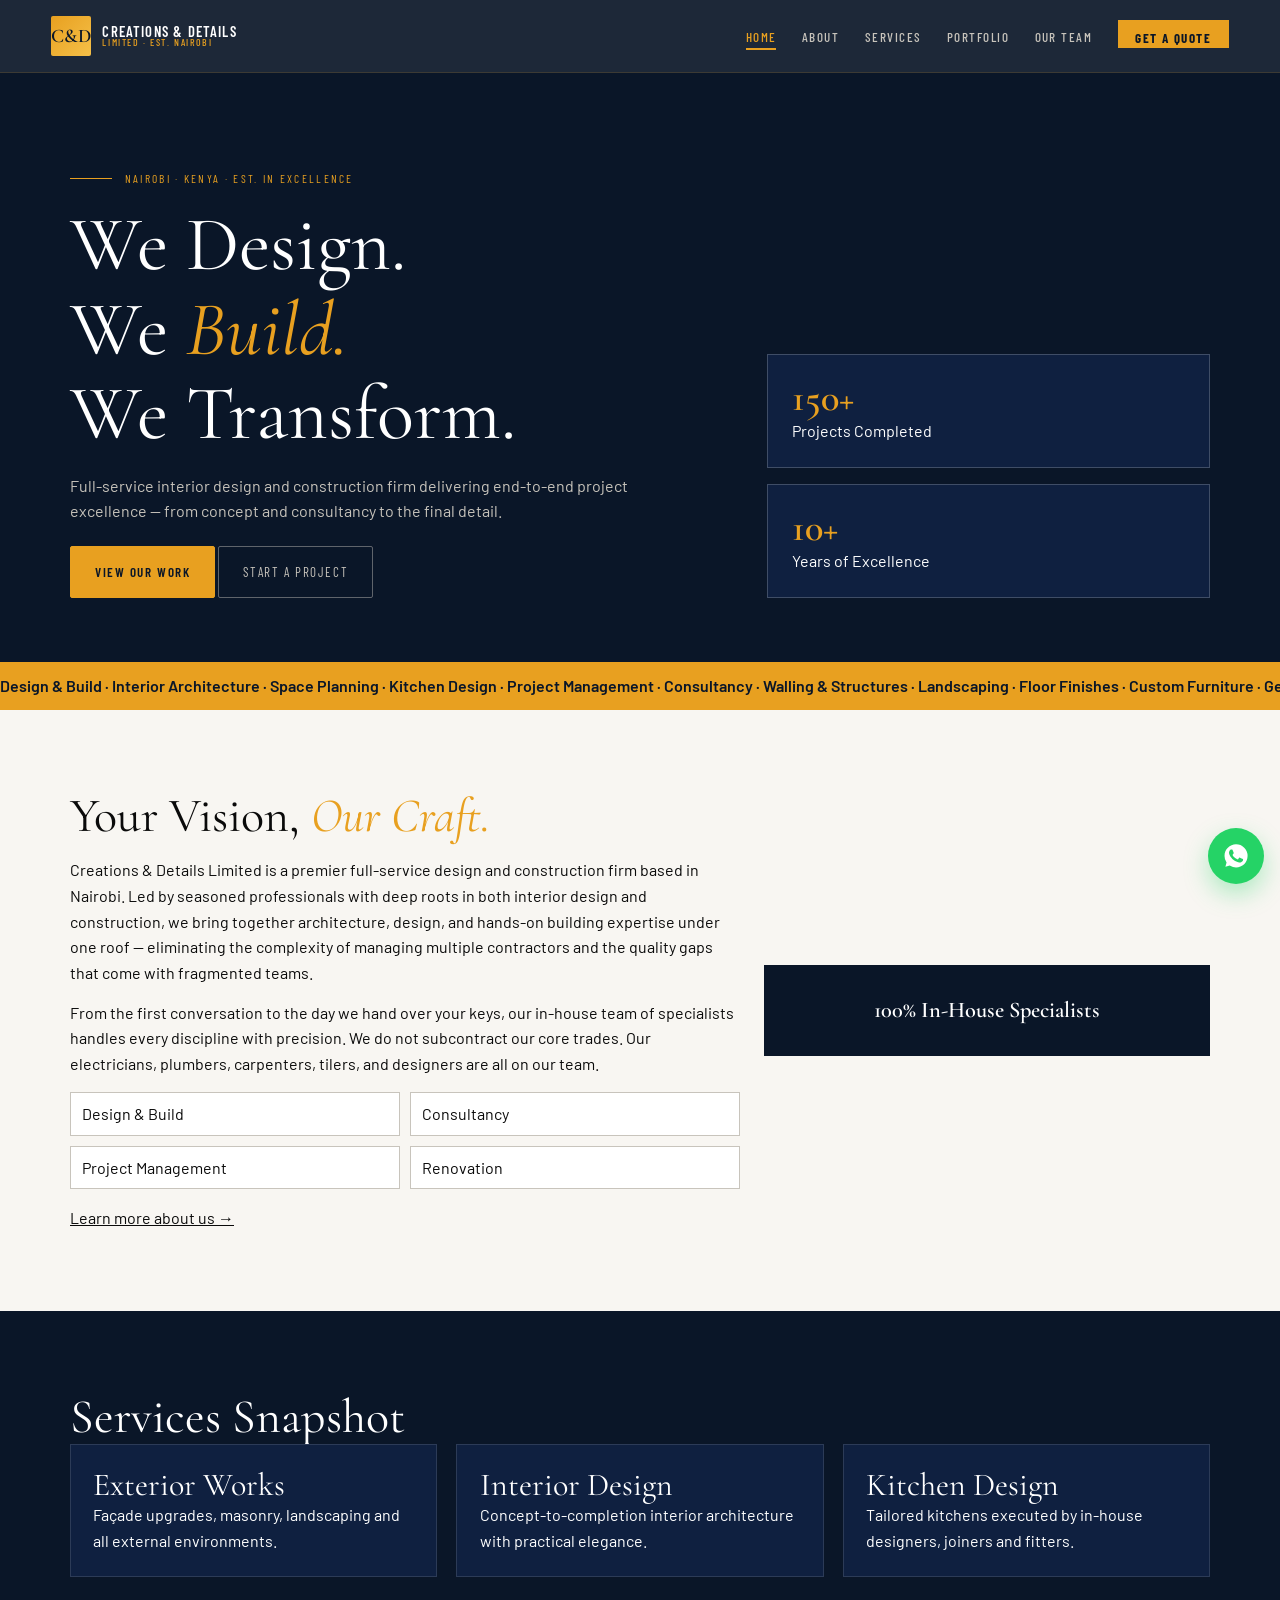
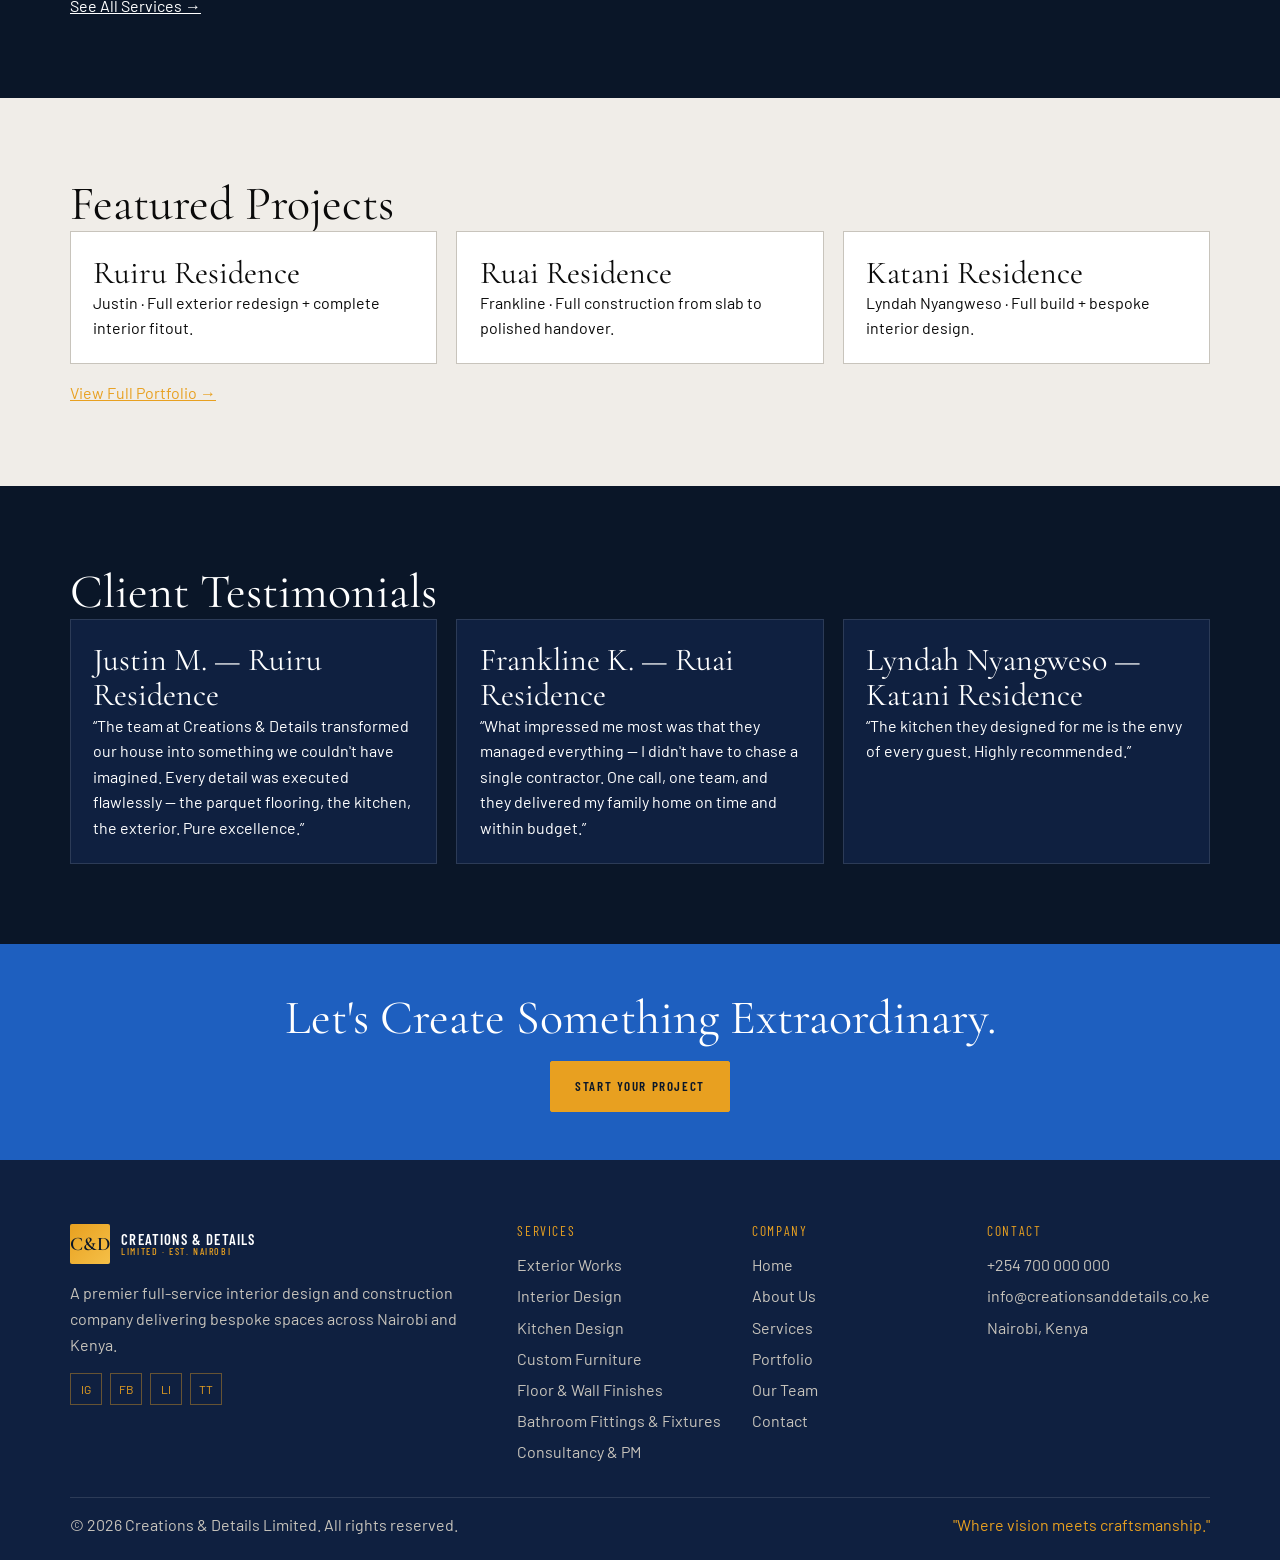
==== index.html @ 7156cb8f "Restructure site into multi-page static architecture" ====
<!DOCTYPE html>
<html lang="en">
<head>
<title>Creations & Details Limited | Interior Design & Construction Nairobi</title>
<meta name="description" content="Full-service interior design and construction company in Nairobi. Design, Build, Renovate. Expert team for kitchens, interiors, exteriors & custom furniture.">
<meta charset="UTF-8">
<meta name="viewport" content="width=device-width, initial-scale=1.0">
<link rel="preconnect" href="https://fonts.googleapis.com">
<link rel="preconnect" href="https://fonts.gstatic.com" crossorigin>
<link href="https://fonts.googleapis.com/css2?family=Cormorant+Garamond:ital,wght@0,300;0,400;0,600;1,300;1,400&family=Barlow:wght@300;400;500;600;700&family=Barlow+Condensed:wght@400;500;600;700&display=swap" rel="stylesheet">
<link rel="stylesheet" href="assets/css/global.css">
<link rel="stylesheet" href="assets/css/home.css">
</head>
<body>
<nav id="main-nav">
  <div class="nav-logo">
    <div class="logo-mark">C&amp;D</div>
    <div class="logo-text">
      <span class="logo-name">Creations &amp; Details</span>
      <span class="logo-sub">Limited · Est. Nairobi</span>
    </div>
  </div>
  <ul class="nav-links">
    <li><a href="index.html">Home</a></li>
    <li><a href="about.html">About</a></li>
    <li><a href="services.html">Services</a></li>
    <li><a href="portfolio.html">Portfolio</a></li>
    <li><a href="team.html">Our Team</a></li>
    <li><a href="contact.html" class="nav-cta">Get a Quote</a></li>
  </ul>
  <button class="nav-hamburger" aria-label="Open menu">&#9776;</button>
</nav>
<div class="nav-mobile-overlay" id="mobileMenu">
  <div class="mobile-top">
    <strong>Menu</strong>
    <button class="mobile-close" aria-label="Close menu">&times;</button>
  </div>
  <ul class="mobile-links">
    <li><a href="index.html">Home</a></li>
    <li><a href="about.html">About</a></li>
    <li><a href="services.html">Services</a></li>
    <li><a href="portfolio.html">Portfolio</a></li>
    <li><a href="team.html">Our Team</a></li>
    <li><a href="contact.html">Get a Quote</a></li>
  </ul>
</div>
<main>
<section class="home-hero">
  <div class="container hero-grid">
    <div>
      <div class="eyebrow reveal" style="animation-delay:.1s"><span class="eyebrow-line"></span><span class="eyebrow-text">Nairobi · Kenya · Est. In Excellence</span></div>
      <h1 class="reveal" style="animation-delay:.2s">We Design.<br>We <em>Build.</em><br>We Transform.</h1>
      <p class="hero-subtitle reveal" style="animation-delay:.3s">Full-service interior design and construction firm delivering end-to-end project excellence — from concept and consultancy to the final detail.</p>
      <div class="hero-actions reveal" style="animation-delay:.4s">
        <a class="btn-primary" href="portfolio.html">View Our Work</a>
        <a class="btn-outline" href="contact.html">Start a Project</a>
      </div>
    </div>
    <div class="hero-stats">
      <article class="stat-card"><strong>150+</strong><span>Projects Completed</span></article>
      <article class="stat-card"><strong>10+</strong><span>Years of Excellence</span></article>
    </div>
  </div>
</section>
<section class="marquee-strip"><div class="marquee-track"><span>Design &amp; Build · Interior Architecture · Space Planning · Kitchen Design · Project Management · Consultancy · Walling &amp; Structures · Landscaping · Floor Finishes · Custom Furniture · General Renovations · </span><span>Design &amp; Build · Interior Architecture · Space Planning · Kitchen Design · Project Management · Consultancy · Walling &amp; Structures · Landscaping · Floor Finishes · Custom Furniture · General Renovations · </span></div></section>
<section class="section section-light"><div class="container about-teaser"><div><h2>Your Vision, <em>Our Craft.</em></h2><p>Creations &amp; Details Limited is a premier full-service design and construction firm based in Nairobi. Led by seasoned professionals with deep roots in both interior design and construction, we bring together architecture, design, and hands-on building expertise under one roof — eliminating the complexity of managing multiple contractors and the quality gaps that come with fragmented teams.</p><p>From the first conversation to the day we hand over your keys, our in-house team of specialists handles every discipline with precision. We do not subcontract our core trades. Our electricians, plumbers, carpenters, tilers, and designers are all on our team.</p><div class="pillars"><span>Design &amp; Build</span><span>Consultancy</span><span>Project Management</span><span>Renovation</span></div><a href="about.html">Learn more about us →</a></div><aside class="specialist-badge">100% In-House Specialists</aside></div></section>
<section class="section section-dark"><div class="container"><h2>Services Snapshot</h2><div class="card-grid-3"><article class="card"><h3>Exterior Works</h3><p>Façade upgrades, masonry, landscaping and all external environments.</p></article><article class="card"><h3>Interior Design</h3><p>Concept-to-completion interior architecture with practical elegance.</p></article><article class="card"><h3>Kitchen Design</h3><p>Tailored kitchens executed by in-house designers, joiners and fitters.</p></article></div><p class="section-link"><a href="services.html">See All Services →</a></p></div></section>
<section class="section section-gray"><div class="container"><h2>Featured Projects</h2><div class="card-grid-3"><article class="card"><h3>Ruiru Residence</h3><p>Justin · Full exterior redesign + complete interior fitout.</p></article><article class="card"><h3>Ruai Residence</h3><p>Frankline · Full construction from slab to polished handover.</p></article><article class="card"><h3>Katani Residence</h3><p>Lyndah Nyangweso · Full build + bespoke interior design.</p></article></div><p class="section-link"><a href="portfolio.html">View Full Portfolio →</a></p></div></section>
<section class="section section-dark"><div class="container"><h2>Client Testimonials</h2><div class="card-grid-3"><article class="card"><h3>Justin M. — Ruiru Residence</h3><p>“The team at Creations &amp; Details transformed our house into something we couldn't have imagined. Every detail was executed flawlessly — the parquet flooring, the kitchen, the exterior. Pure excellence.”</p></article><article class="card"><h3>Frankline K. — Ruai Residence</h3><p>“What impressed me most was that they managed everything — I didn't have to chase a single contractor. One call, one team, and they delivered my family home on time and within budget.”</p></article><article class="card"><h3>Lyndah Nyangweso — Katani Residence</h3><p>“The kitchen they designed for me is the envy of every guest. Highly recommended.”</p></article></div></div></section>
<section class="cta-strip"><div class="container"><h2>Let's Create Something Extraordinary.</h2><a class="btn-primary" href="contact.html">Start Your Project</a></div></section>
</main>
<footer>
  <div class="footer-grid">
    <div class="footer-about">
      <div class="nav-logo">
        <div class="logo-mark">C&amp;D</div>
        <div class="logo-text">
          <span class="logo-name">Creations &amp; Details</span>
          <span class="logo-sub">Limited · Est. Nairobi</span>
        </div>
      </div>
      <p>A premier full-service interior design and construction company delivering bespoke spaces across Nairobi and Kenya.</p>
      <!-- PLACEHOLDER: Update social profile links with real handles -->
      <div class="footer-social">
        <a class="social-link" href="#" title="Instagram">IG</a>
        <a class="social-link" href="#" title="Facebook">FB</a>
        <a class="social-link" href="#" title="LinkedIn">LI</a>
        <a class="social-link" href="#" title="TikTok">TT</a>
      </div>
    </div>
    <div class="footer-col">
      <h4>Services</h4>
      <ul>
        <li><a href="services.html#exterior">Exterior Works</a></li>
        <li><a href="services.html#interior">Interior Design</a></li>
        <li><a href="services.html#kitchen">Kitchen Design</a></li>
        <li><a href="services.html#furniture">Custom Furniture</a></li>
        <li><a href="services.html#finishes">Floor &amp; Wall Finishes</a></li>
        <li><a href="services.html#fittings">Bathroom Fittings &amp; Fixtures</a></li>
        <li><a href="services.html#consultancy">Consultancy &amp; PM</a></li>
      </ul>
    </div>
    <div class="footer-col">
      <h4>Company</h4>
      <ul>
        <li><a href="index.html">Home</a></li>
        <li><a href="about.html">About Us</a></li>
        <li><a href="services.html">Services</a></li>
        <li><a href="portfolio.html">Portfolio</a></li>
        <li><a href="team.html">Our Team</a></li>
        <li><a href="contact.html">Contact</a></li>
      </ul>
    </div>
    <div class="footer-col">
      <h4>Contact</h4>
      <ul>
        <!-- PLACEHOLDER: Replace with real phone number -->
        <li><a href="tel:+254700000000">+254 700 000 000</a></li>
        <!-- PLACEHOLDER: Replace with real email address -->
        <li><a href="mailto:info@creationsanddetails.co.ke">info@creationsanddetails.co.ke</a></li>
        <!-- PLACEHOLDER: Replace with full office address -->
        <li><a href="contact.html">Nairobi, Kenya</a></li>
      </ul>
    </div>
  </div>
  <div class="footer-bottom">
    <p class="footer-copy">© 2026 Creations &amp; Details Limited. All rights reserved.</p>
    <span class="footer-tagline">"Where vision meets craftsmanship."</span>
  </div>
</footer>
<!-- PLACEHOLDER: Replace with real WhatsApp number -->
<a class="whatsapp-btn" href="https://wa.me/254700000000" target="_blank" title="Chat on WhatsApp" aria-label="Chat on WhatsApp">
  <svg width="28" height="28" viewBox="0 0 24 24" fill="currentColor" aria-hidden="true"><path d="M17.472 14.382c-.297-.149-1.758-.867-2.03-.967-.273-.099-.471-.148-.67.15-.197.297-.767.966-.94 1.164-.173.199-.347.223-.644.075-.297-.15-1.255-.463-2.39-1.475-.883-.788-1.48-1.761-1.653-2.059-.173-.297-.018-.458.13-.606.134-.133.298-.347.446-.52.149-.174.198-.298.298-.497.099-.198.05-.371-.025-.52-.075-.149-.669-1.612-.916-2.207-.242-.579-.487-.5-.669-.51-.173-.008-.371-.01-.57-.01-.198 0-.52.074-.792.372-.272.297-1.04 1.016-1.04 2.479 0 1.462 1.065 2.875 1.213 3.074.149.198 2.096 3.2 5.077 4.487.709.306 1.262.489 1.694.625.712.227 1.36.195 1.871.118.571-.085 1.758-.719 2.006-1.413.248-.694.248-1.289.173-1.413-.074-.124-.272-.198-.57-.347m-5.421 7.403h-.004a9.87 9.87 0 01-5.031-1.378l-.361-.214-3.741.982.998-3.648-.235-.374a9.86 9.86 0 01-1.51-5.26c.001-5.45 4.436-9.884 9.888-9.884 2.64 0 5.122 1.03 6.988 2.898a9.825 9.825 0 012.893 6.994c-.003 5.45-4.437 9.884-9.885 9.884"/></svg>
</a>
<script src="assets/js/global.js"></script>
<script src="assets/js/home.js"></script>
</body>
</html>
---- assets/css/global.css ----
*, *::before, *::after { box-sizing: border-box; margin: 0; padding: 0; }

:root {
  --navy: #0A1628;
  --navy-mid: #0F2040;
  --navy-light: #162B52;
  --blue: #1E5FBF;
  --blue-bright: #2B7FFF;
  --blue-glow: #4B9FFF;
  --amber: #E8A020;
  --amber-light: #F5C048;
  --off-white: #F8F6F2;
  --gray-100: #F0EDE8;
  --gray-300: #C8C4BC;
  --gray-500: #888076;
  --gray-700: #3C3830;
  --text-dark: #0A0A0A;
  --font-display: 'Cormorant Garamond', Georgia, serif;
  --font-body: 'Barlow', sans-serif;
  --font-ui: 'Barlow Condensed', sans-serif;
}

html { scroll-behavior: smooth; }
body {
  font-family: var(--font-body);
  color: var(--text-dark);
  background: #fff;
  line-height: 1.6;
}
body.menu-open { overflow: hidden; }
a { color: inherit; }
img { max-width: 100%; display: block; }
main { overflow: hidden; }

.container { width: min(1140px, 92vw); margin: 0 auto; }
.section { padding: 5rem 0; }
.section-dark { background: var(--navy); color: #fff; }
.section-light { background: var(--off-white); }
.section-gray { background: var(--gray-100); }

h1, h2, h3, h4 { font-family: var(--font-display); line-height: 1.1; font-weight: 400; }
h1 { font-size: clamp(2.1rem, 6vw, 5rem); }
h2 { font-size: clamp(1.8rem, 4vw, 3rem); }
h3 { font-size: clamp(1.35rem, 3vw, 2rem); }
p { color: inherit; }

.section-label { font-family: var(--font-ui); letter-spacing: .16em; text-transform: uppercase; font-size: .78rem; }
.eyebrow-line { width: 42px; height: 1px; background: var(--amber); }
.eyebrow-text { font-family: var(--font-ui); letter-spacing: .2em; text-transform: uppercase; font-size: .72rem; color: var(--amber); }
.eyebrow { display: flex; gap: .8rem; align-items: center; margin-bottom: 1rem; }

.btn-primary, .btn-outline {
  display: inline-flex; align-items: center; justify-content: center;
  padding: .9rem 1.5rem; text-decoration: none; border-radius: 2px;
  font-family: var(--font-ui); letter-spacing: .12em; text-transform: uppercase; font-size: .82rem;
  transition: .25s ease;
}
.btn-primary { background: var(--amber); color: var(--navy); border: 1px solid var(--amber); font-weight: 600; }
.btn-primary:hover { background: var(--amber-light); border-color: var(--amber-light); transform: translateY(-1px); }
.btn-outline { color: var(--gray-300); border: 1px solid rgba(200,196,188,.45); }
.btn-outline:hover { color: var(--amber); border-color: var(--amber); }

#main-nav {
  position: sticky; top: 0; z-index: 1000;
  background: rgba(10,22,40,.92);
  border-bottom: 1px solid rgba(232,160,32,.15);
  backdrop-filter: blur(10px);
  display: flex; justify-content: space-between; align-items: center;
  gap: 1rem; padding: 1rem 4vw;
}
#main-nav.scrolled { background: rgba(10,22,40,.98); border-bottom-color: rgba(232,160,32,.28); }
.nav-logo { display: flex; align-items: center; gap: .7rem; }
.logo-mark {
  width: 40px; height: 40px; border-radius: 2px; background: linear-gradient(135deg,var(--amber),var(--amber-light));
  display: grid; place-items: center; color: var(--navy); font-family: var(--font-display); font-size: 1.2rem; font-weight: 600;
}
.logo-text { display: grid; line-height: 1.05; }
.logo-name { font: 600 .92rem/1 var(--font-ui); letter-spacing: .08em; text-transform: uppercase; color: #fff; }
.logo-sub { font: 500 .62rem/1 var(--font-ui); letter-spacing: .16em; text-transform: uppercase; color: var(--amber); }
.nav-links { list-style: none; display: flex; gap: 1.6rem; align-items: center; }
.nav-links a {
  color: var(--gray-300); text-decoration: none; font: 500 .82rem/1 var(--font-ui); letter-spacing: .11em; text-transform: uppercase;
  border-bottom: 2px solid transparent; padding-bottom: .2rem;
}
.nav-links a:hover { color: var(--amber); }
.nav-links a.active { color: var(--amber); border-bottom-color: var(--amber); }
.nav-cta { background: var(--amber); color: var(--navy) !important; padding: .6rem 1.1rem; border-bottom: none !important; font-weight: 700 !important; }
.nav-cta.active { border-bottom-color: transparent !important; box-shadow: inset 0 -2px 0 var(--navy); }
.nav-hamburger { display: none; border: 1px solid var(--amber); background: transparent; color: var(--amber); padding: .45rem .7rem; font-size: 1.1rem; cursor: pointer; }

.nav-mobile-overlay {
  position: fixed; inset: 0; z-index: 1200;
  background: var(--amber);
  color: var(--navy);
  transform: translateY(-100%);
  transition: transform .3s ease;
  display: grid; align-content: start;
  padding: 1rem 6vw 2rem;
}
.nav-mobile-overlay.open { transform: translateY(0); }
.mobile-top { display: flex; justify-content: space-between; align-items: center; margin-bottom: 2rem; }
.mobile-close { border: 1px solid var(--navy); background: transparent; color: var(--navy); font-size: 1.2rem; padding: .35rem .6rem; cursor: pointer; }
.mobile-links { list-style: none; display: grid; gap: 1rem; }
.mobile-links a {
  text-decoration: none; color: var(--navy);
  font: 600 1.1rem/1.1 var(--font-ui); letter-spacing: .12em; text-transform: uppercase;
}
.mobile-links a.active { color: #fff; }

.page-hero-inner {
  background: var(--navy);
  color: #fff;
  text-align: center;
  padding: 6rem 0 4rem;
}
.page-hero-inner p { max-width: 760px; margin: 1rem auto 0; color: var(--gray-300); }
.breadcrumb { margin-top: 1rem; color: var(--gray-300); font-size: .9rem; }
.breadcrumb a { color: var(--amber); text-decoration: none; }

.card-grid-3 { display: grid; grid-template-columns: repeat(3, minmax(0,1fr)); gap: 1.2rem; }
.card { background: #fff; border: 1px solid var(--gray-300); padding: 1.4rem; }
.section-dark .card { background: var(--navy-mid); border-color: rgba(255,255,255,.12); }

footer { background: var(--navy-mid); color: #fff; padding: 4rem 0 1.4rem; }
.footer-grid {
  width: min(1140px, 92vw); margin: 0 auto;
  display: grid; grid-template-columns: 2fr 1fr 1fr 1fr; gap: 1.4rem;
}
.footer-about p { color: var(--gray-300); margin: 1rem 0; }
.footer-social { display: flex; gap: .5rem; }
.social-link {
  width: 2rem; height: 2rem; border: 1px solid rgba(232,160,32,.4);
  display: grid; place-items: center; text-decoration: none; color: var(--amber); font-size: .75rem;
}
.footer-col h4 { font-family: var(--font-ui); letter-spacing: .12em; text-transform: uppercase; margin-bottom: .8rem; font-size: .85rem; color: var(--amber); }
.footer-col ul { list-style: none; display: grid; gap: .35rem; }
.footer-col a { text-decoration: none; color: var(--gray-300); }
.footer-col a:hover { color: #fff; }
.footer-bottom {
  width: min(1140px, 92vw); margin: 2rem auto 0;
  border-top: 1px solid rgba(255,255,255,.12);
  padding-top: .9rem;
  display: flex; justify-content: space-between; gap: 1rem; color: var(--gray-300);
}
.footer-tagline { color: var(--amber); }

.whatsapp-btn {
  position: fixed; right: 1rem; bottom: 1rem; z-index: 1500;
  width: 56px; height: 56px; border-radius: 50%;
  display: grid; place-items: center;
  background: #25d366; color: #fff;
  box-shadow: 0 10px 24px rgba(37,211,102,.35);
}

::-webkit-scrollbar { width: 10px; }
::-webkit-scrollbar-thumb { background: var(--blue); border-radius: 30px; }
::-webkit-scrollbar-track { background: var(--gray-100); }

@media (max-width: 1024px) {
  .card-grid-3 { grid-template-columns: repeat(2, minmax(0,1fr)); }
  .footer-grid { grid-template-columns: repeat(2, minmax(0,1fr)); }
}

@media (max-width: 767px) {
  #main-nav { padding: .9rem 4vw; }
  .nav-links { display: none; }
  .nav-hamburger { display: block; }
  .section { padding: 4rem 0; }
  .card-grid-3 { grid-template-columns: 1fr; }
  .footer-grid { grid-template-columns: 1fr; }
  .footer-bottom { flex-direction: column; }
}
---- assets/css/home.css ----
body{background:#fff;color:var(--text-dark)}
.home-hero{background:var(--navy);color:#fff;padding:6rem 0 4rem}
.hero-grid{display:grid;grid-template-columns:1.2fr .8fr;gap:2rem;align-items:end}
.home-hero em{color:var(--amber);font-style:italic}.hero-subtitle{max-width:620px;color:var(--gray-300);margin:1rem 0 1.4rem}
.hero-stats{display:grid;gap:1rem}.stat-card{background:var(--navy-mid);border:1px solid rgba(255,255,255,.2);padding:1.5rem}.stat-card strong{display:block;font:600 2.4rem/1 var(--font-display);color:var(--amber)}
.reveal{opacity:0;transform:translateY(16px);animation:rise .7s ease forwards}.hero-loaded .reveal{animation-play-state:running}@keyframes rise{to{opacity:1;transform:none}}
.marquee-strip{background:var(--amber);color:var(--navy);overflow:hidden;padding:.7rem 0}.marquee-track{display:flex;white-space:nowrap;animation:marquee 24s linear infinite}.marquee-track span{padding-right:2rem;font-weight:600}
@keyframes marquee{from{transform:translateX(0)}to{transform:translateX(-50%)}}
.about-teaser{display:grid;grid-template-columns:1.2fr .8fr;gap:1.5rem;align-items:center}.about-teaser em{color:var(--amber)}.about-teaser p{margin:.9rem 0}
.pillars{display:grid;grid-template-columns:repeat(2,minmax(0,1fr));gap:.6rem;margin:1rem 0}.pillars span{background:#fff;border:1px solid var(--gray-300);padding:.5rem .7rem}
.specialist-badge{background:var(--navy);color:#fff;padding:2rem;text-align:center;font:600 1.4rem/1.2 var(--font-display)}
.section-link{margin-top:1rem}.section-link a{color:var(--amber)}
.section-dark h2,.section-dark .section-link a{color:#fff}.cta-strip{background:var(--blue);color:#fff;padding:3rem 0;text-align:center}.cta-strip h2{margin-bottom:1rem}
@media(max-width:1024px){.hero-grid,.about-teaser{grid-template-columns:1fr}.hero-stats{grid-template-columns:repeat(2,minmax(0,1fr))}}
@media(max-width:767px){.home-hero{padding:5rem 0 3.5rem}.hero-stats{grid-template-columns:1fr}}
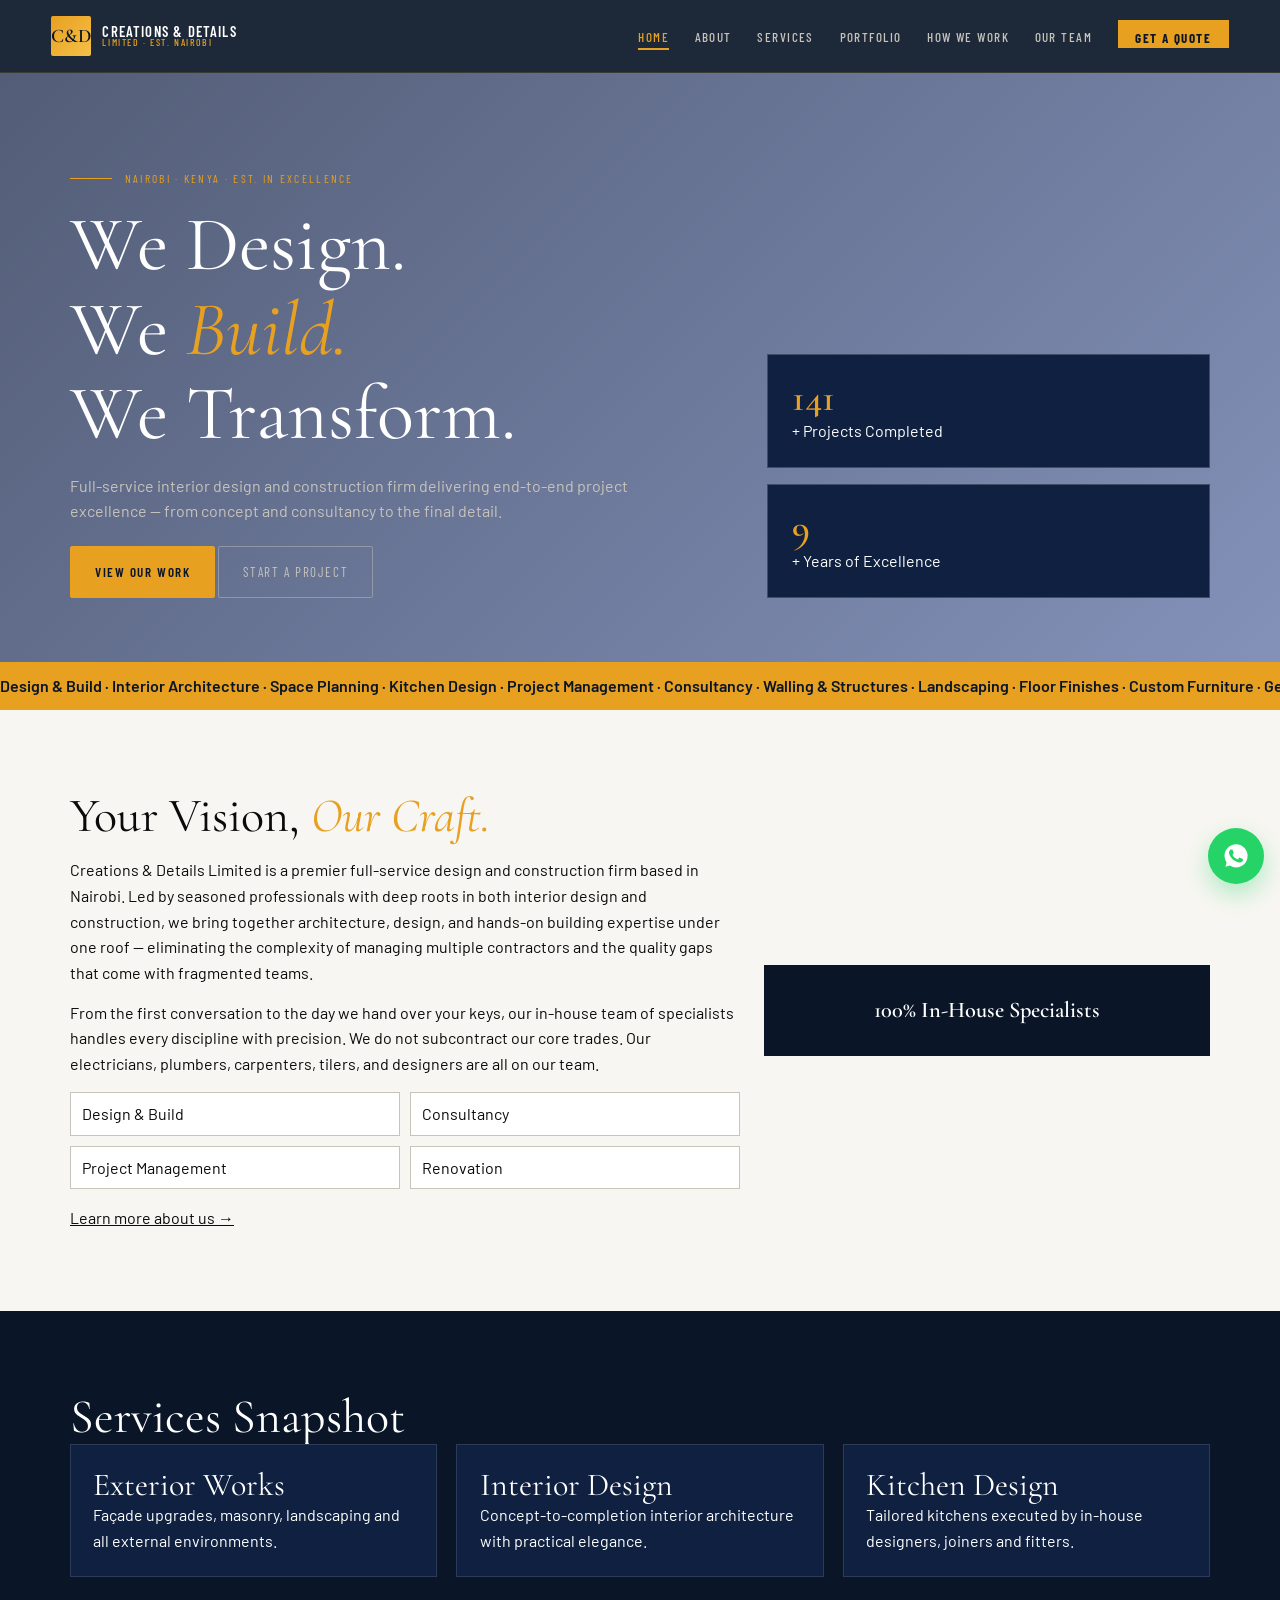
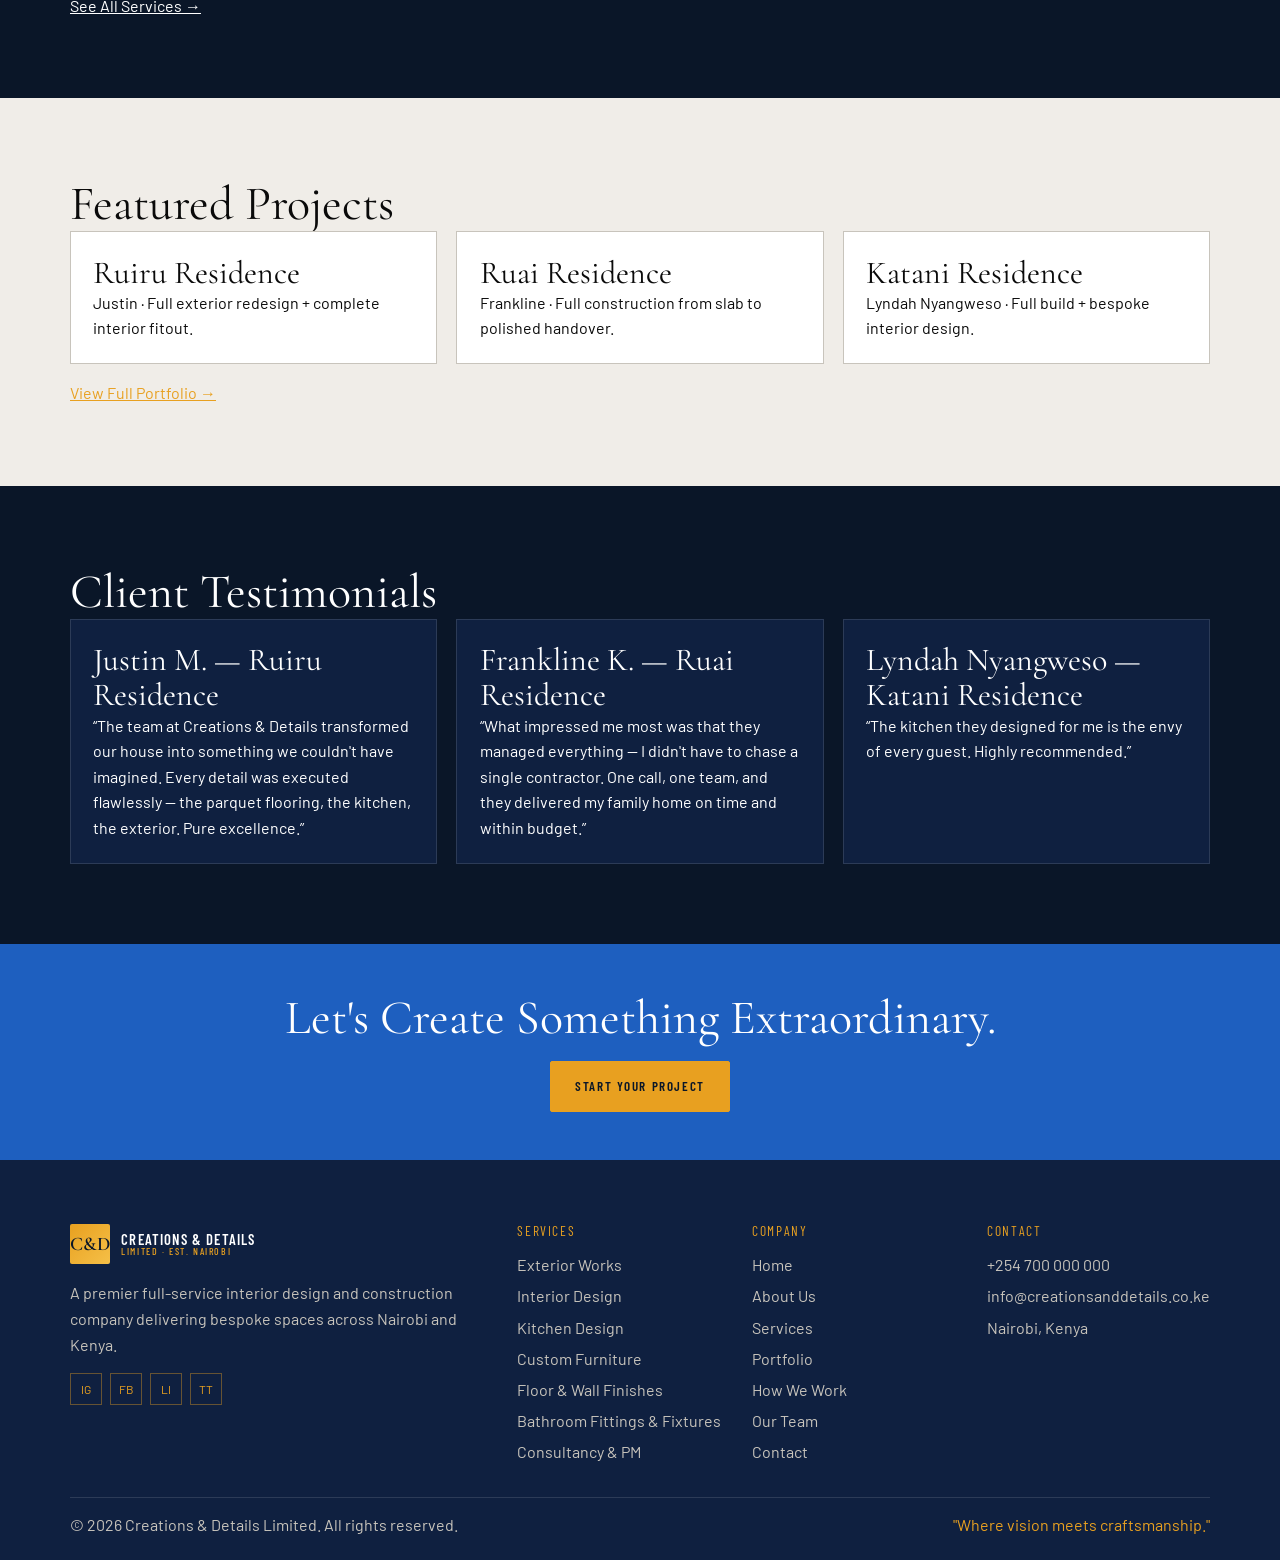
==== commit bdd6e748: "feat: implement tier 1 and tier 2 site upgrades" ====
--- a/index.html
+++ b/index.html
@@ -1,138 +1,259 @@
 <!DOCTYPE html>
 <html lang="en">
 <head>
-<title>Creations & Details Limited | Interior Design & Construction Nairobi</title>
-<meta name="description" content="Full-service interior design and construction company in Nairobi. Design, Build, Renovate. Expert team for kitchens, interiors, exteriors & custom furniture.">
-<meta charset="UTF-8">
-<meta name="viewport" content="width=device-width, initial-scale=1.0">
-<link rel="preconnect" href="https://fonts.googleapis.com">
-<link rel="preconnect" href="https://fonts.gstatic.com" crossorigin>
-<link href="https://fonts.googleapis.com/css2?family=Cormorant+Garamond:ital,wght@0,300;0,400;0,600;1,300;1,400&family=Barlow:wght@300;400;500;600;700&family=Barlow+Condensed:wght@400;500;600;700&display=swap" rel="stylesheet">
-<link rel="stylesheet" href="assets/css/global.css">
-<link rel="stylesheet" href="assets/css/home.css">
+  <title>Creations & Details Limited | Interior Design & Construction Nairobi</title>
+  <meta name="description" content="Full-service interior design and construction company in Nairobi. Design, Build, Renovate. Expert team for kitchens, interiors, exteriors & custom furniture.">
+  <meta charset="UTF-8">
+  <meta name="viewport" content="width=device-width, initial-scale=1.0">
+
+  <meta property="og:title" content="Creations & Details Limited | Interior Design Nairobi">
+  <meta property="og:description" content="Full-service design & construction firm in Nairobi. We design, build and transform spaces — one accountable in-house team.">
+  <meta property="og:image" content="https://creations-details.vercel.app/assets/images/portfolio/katani_exterior_01_completed_front.jpg">
+  <meta property="og:url" content="https://creations-details.vercel.app/index.html">
+  <meta property="og:type" content="website">
+  <meta name="twitter:card" content="summary_large_image">
+  <meta name="twitter:title" content="Creations & Details Limited">
+  <meta name="twitter:image" content="https://creations-details.vercel.app/assets/images/portfolio/katani_exterior_01_completed_front.jpg">
+  <link rel="canonical" href="https://creationsanddetails.co.ke/index.html">
+
+  <script async src="https://www.googletagmanager.com/gtag/js?id=G-XXXXXXXXXX"></script>
+  <script>
+    window.dataLayer = window.dataLayer || [];
+    function gtag(){dataLayer.push(arguments);}
+    gtag('js', new Date());
+    gtag('config', 'G-XXXXXXXXXX');
+  </script>
+
+  <script type="application/ld+json">
+  {
+    "@context": "https://schema.org",
+    "@type": "LocalBusiness",
+    "name": "Creations & Details Limited",
+    "description": "Full-service interior design and construction firm in Nairobi, Kenya.",
+    "url": "https://creationsanddetails.co.ke",
+    "telephone": "+254700000000",
+    "email": "info@creationsanddetails.co.ke",
+    "address": {
+      "@type": "PostalAddress",
+      "addressLocality": "Nairobi",
+      "addressCountry": "KE"
+    },
+    "geo": {
+      "@type": "GeoCoordinates",
+      "latitude": -1.286389,
+      "longitude": 36.817223
+    },
+    "openingHours": "Mo-Sa 08:00-18:00",
+    "priceRange": "KES 500K–5M+",
+    "image": "https://creationsanddetails.co.ke/assets/images/portfolio/katani_exterior_01_completed_front.jpg",
+    "sameAs": [
+      "https://www.instagram.com/creationsanddetails",
+      "https://www.facebook.com/creationsanddetails"
+    ]
+  }
+  </script>
+
+  <link rel="preconnect" href="https://fonts.googleapis.com">
+  <link rel="preconnect" href="https://fonts.gstatic.com" crossorigin>
+  <link href="https://fonts.googleapis.com/css2?family=Cormorant+Garamond:ital,wght@0,300;0,400;0,600;1,300;1,400&family=Barlow:wght@300;400;500;600;700&family=Barlow+Condensed:wght@400;500;600;700&display=swap" rel="stylesheet">
+  <link rel="stylesheet" href="assets/css/global.css">
+  <link rel="stylesheet" href="assets/css/home.css">
 </head>
 <body>
-<nav id="main-nav">
-  <div class="nav-logo">
-    <div class="logo-mark">C&amp;D</div>
-    <div class="logo-text">
-      <span class="logo-name">Creations &amp; Details</span>
-      <span class="logo-sub">Limited · Est. Nairobi</span>
-    </div>
+  <nav id="main-nav">
+    <div class="nav-logo">
+      <div class="logo-mark">C&amp;D</div>
+      <div class="logo-text">
+        <span class="logo-name">Creations &amp; Details</span>
+        <span class="logo-sub">Limited · Est. Nairobi</span>
+      </div>
+    </div>
+    <ul class="nav-links">
+      <li><a href="index.html">Home</a></li>
+      <li><a href="about.html">About</a></li>
+      <li><a href="services.html">Services</a></li>
+      <li><a href="portfolio.html">Portfolio</a></li>
+      <li><a href="process.html">How We Work</a></li>
+      <li><a href="team.html">Our Team</a></li>
+      <li><a href="contact.html" class="nav-cta">Get a Quote</a></li>
+    </ul>
+    <button class="nav-hamburger" aria-label="Open menu">&#9776;</button>
+  </nav>
+
+  <div class="nav-mobile-overlay" id="mobileMenu">
+    <div class="mobile-top">
+      <strong>Menu</strong>
+      <button class="mobile-close" aria-label="Close menu">&times;</button>
+    </div>
+    <ul class="mobile-links">
+      <li><a href="index.html">Home</a></li>
+      <li><a href="about.html">About</a></li>
+      <li><a href="services.html">Services</a></li>
+      <li><a href="portfolio.html">Portfolio</a></li>
+      <li><a href="process.html">How We Work</a></li>
+      <li><a href="team.html">Our Team</a></li>
+      <li><a href="contact.html">Get a Quote</a></li>
+    </ul>
   </div>
-  <ul class="nav-links">
-    <li><a href="index.html">Home</a></li>
-    <li><a href="about.html">About</a></li>
-    <li><a href="services.html">Services</a></li>
-    <li><a href="portfolio.html">Portfolio</a></li>
-    <li><a href="team.html">Our Team</a></li>
-    <li><a href="contact.html" class="nav-cta">Get a Quote</a></li>
-  </ul>
-  <button class="nav-hamburger" aria-label="Open menu">&#9776;</button>
-</nav>
-<div class="nav-mobile-overlay" id="mobileMenu">
-  <div class="mobile-top">
-    <strong>Menu</strong>
-    <button class="mobile-close" aria-label="Close menu">&times;</button>
-  </div>
-  <ul class="mobile-links">
-    <li><a href="index.html">Home</a></li>
-    <li><a href="about.html">About</a></li>
-    <li><a href="services.html">Services</a></li>
-    <li><a href="portfolio.html">Portfolio</a></li>
-    <li><a href="team.html">Our Team</a></li>
-    <li><a href="contact.html">Get a Quote</a></li>
-  </ul>
-</div>
-<main>
-<section class="home-hero">
-  <div class="container hero-grid">
-    <div>
-      <div class="eyebrow reveal" style="animation-delay:.1s"><span class="eyebrow-line"></span><span class="eyebrow-text">Nairobi · Kenya · Est. In Excellence</span></div>
-      <h1 class="reveal" style="animation-delay:.2s">We Design.<br>We <em>Build.</em><br>We Transform.</h1>
-      <p class="hero-subtitle reveal" style="animation-delay:.3s">Full-service interior design and construction firm delivering end-to-end project excellence — from concept and consultancy to the final detail.</p>
-      <div class="hero-actions reveal" style="animation-delay:.4s">
-        <a class="btn-primary" href="portfolio.html">View Our Work</a>
-        <a class="btn-outline" href="contact.html">Start a Project</a>
-      </div>
-    </div>
-    <div class="hero-stats">
-      <article class="stat-card"><strong>150+</strong><span>Projects Completed</span></article>
-      <article class="stat-card"><strong>10+</strong><span>Years of Excellence</span></article>
-    </div>
-  </div>
-</section>
-<section class="marquee-strip"><div class="marquee-track"><span>Design &amp; Build · Interior Architecture · Space Planning · Kitchen Design · Project Management · Consultancy · Walling &amp; Structures · Landscaping · Floor Finishes · Custom Furniture · General Renovations · </span><span>Design &amp; Build · Interior Architecture · Space Planning · Kitchen Design · Project Management · Consultancy · Walling &amp; Structures · Landscaping · Floor Finishes · Custom Furniture · General Renovations · </span></div></section>
-<section class="section section-light"><div class="container about-teaser"><div><h2>Your Vision, <em>Our Craft.</em></h2><p>Creations &amp; Details Limited is a premier full-service design and construction firm based in Nairobi. Led by seasoned professionals with deep roots in both interior design and construction, we bring together architecture, design, and hands-on building expertise under one roof — eliminating the complexity of managing multiple contractors and the quality gaps that come with fragmented teams.</p><p>From the first conversation to the day we hand over your keys, our in-house team of specialists handles every discipline with precision. We do not subcontract our core trades. Our electricians, plumbers, carpenters, tilers, and designers are all on our team.</p><div class="pillars"><span>Design &amp; Build</span><span>Consultancy</span><span>Project Management</span><span>Renovation</span></div><a href="about.html">Learn more about us →</a></div><aside class="specialist-badge">100% In-House Specialists</aside></div></section>
-<section class="section section-dark"><div class="container"><h2>Services Snapshot</h2><div class="card-grid-3"><article class="card"><h3>Exterior Works</h3><p>Façade upgrades, masonry, landscaping and all external environments.</p></article><article class="card"><h3>Interior Design</h3><p>Concept-to-completion interior architecture with practical elegance.</p></article><article class="card"><h3>Kitchen Design</h3><p>Tailored kitchens executed by in-house designers, joiners and fitters.</p></article></div><p class="section-link"><a href="services.html">See All Services →</a></p></div></section>
-<section class="section section-gray"><div class="container"><h2>Featured Projects</h2><div class="card-grid-3"><article class="card"><h3>Ruiru Residence</h3><p>Justin · Full exterior redesign + complete interior fitout.</p></article><article class="card"><h3>Ruai Residence</h3><p>Frankline · Full construction from slab to polished handover.</p></article><article class="card"><h3>Katani Residence</h3><p>Lyndah Nyangweso · Full build + bespoke interior design.</p></article></div><p class="section-link"><a href="portfolio.html">View Full Portfolio →</a></p></div></section>
-<section class="section section-dark"><div class="container"><h2>Client Testimonials</h2><div class="card-grid-3"><article class="card"><h3>Justin M. — Ruiru Residence</h3><p>“The team at Creations &amp; Details transformed our house into something we couldn't have imagined. Every detail was executed flawlessly — the parquet flooring, the kitchen, the exterior. Pure excellence.”</p></article><article class="card"><h3>Frankline K. — Ruai Residence</h3><p>“What impressed me most was that they managed everything — I didn't have to chase a single contractor. One call, one team, and they delivered my family home on time and within budget.”</p></article><article class="card"><h3>Lyndah Nyangweso — Katani Residence</h3><p>“The kitchen they designed for me is the envy of every guest. Highly recommended.”</p></article></div></div></section>
-<section class="cta-strip"><div class="container"><h2>Let's Create Something Extraordinary.</h2><a class="btn-primary" href="contact.html">Start Your Project</a></div></section>
-</main>
-<footer>
-  <div class="footer-grid">
-    <div class="footer-about">
-      <div class="nav-logo">
-        <div class="logo-mark">C&amp;D</div>
-        <div class="logo-text">
-          <span class="logo-name">Creations &amp; Details</span>
-          <span class="logo-sub">Limited · Est. Nairobi</span>
-        </div>
-      </div>
-      <p>A premier full-service interior design and construction company delivering bespoke spaces across Nairobi and Kenya.</p>
-      <!-- PLACEHOLDER: Update social profile links with real handles -->
-      <div class="footer-social">
-        <a class="social-link" href="#" title="Instagram">IG</a>
-        <a class="social-link" href="#" title="Facebook">FB</a>
-        <a class="social-link" href="#" title="LinkedIn">LI</a>
-        <a class="social-link" href="#" title="TikTok">TT</a>
-      </div>
-    </div>
-    <div class="footer-col">
-      <h4>Services</h4>
-      <ul>
-        <li><a href="services.html#exterior">Exterior Works</a></li>
-        <li><a href="services.html#interior">Interior Design</a></li>
-        <li><a href="services.html#kitchen">Kitchen Design</a></li>
-        <li><a href="services.html#furniture">Custom Furniture</a></li>
-        <li><a href="services.html#finishes">Floor &amp; Wall Finishes</a></li>
-        <li><a href="services.html#fittings">Bathroom Fittings &amp; Fixtures</a></li>
-        <li><a href="services.html#consultancy">Consultancy &amp; PM</a></li>
-      </ul>
-    </div>
-    <div class="footer-col">
-      <h4>Company</h4>
-      <ul>
-        <li><a href="index.html">Home</a></li>
-        <li><a href="about.html">About Us</a></li>
-        <li><a href="services.html">Services</a></li>
-        <li><a href="portfolio.html">Portfolio</a></li>
-        <li><a href="team.html">Our Team</a></li>
-        <li><a href="contact.html">Contact</a></li>
-      </ul>
-    </div>
-    <div class="footer-col">
-      <h4>Contact</h4>
-      <ul>
-        <!-- PLACEHOLDER: Replace with real phone number -->
-        <li><a href="tel:+254700000000">+254 700 000 000</a></li>
-        <!-- PLACEHOLDER: Replace with real email address -->
-        <li><a href="mailto:info@creationsanddetails.co.ke">info@creationsanddetails.co.ke</a></li>
-        <!-- PLACEHOLDER: Replace with full office address -->
-        <li><a href="contact.html">Nairobi, Kenya</a></li>
-      </ul>
-    </div>
-  </div>
-  <div class="footer-bottom">
-    <p class="footer-copy">© 2026 Creations &amp; Details Limited. All rights reserved.</p>
-    <span class="footer-tagline">"Where vision meets craftsmanship."</span>
-  </div>
-</footer>
-<!-- PLACEHOLDER: Replace with real WhatsApp number -->
-<a class="whatsapp-btn" href="https://wa.me/254700000000" target="_blank" title="Chat on WhatsApp" aria-label="Chat on WhatsApp">
-  <svg width="28" height="28" viewBox="0 0 24 24" fill="currentColor" aria-hidden="true"><path d="M17.472 14.382c-.297-.149-1.758-.867-2.03-.967-.273-.099-.471-.148-.67.15-.197.297-.767.966-.94 1.164-.173.199-.347.223-.644.075-.297-.15-1.255-.463-2.39-1.475-.883-.788-1.48-1.761-1.653-2.059-.173-.297-.018-.458.13-.606.134-.133.298-.347.446-.52.149-.174.198-.298.298-.497.099-.198.05-.371-.025-.52-.075-.149-.669-1.612-.916-2.207-.242-.579-.487-.5-.669-.51-.173-.008-.371-.01-.57-.01-.198 0-.52.074-.792.372-.272.297-1.04 1.016-1.04 2.479 0 1.462 1.065 2.875 1.213 3.074.149.198 2.096 3.2 5.077 4.487.709.306 1.262.489 1.694.625.712.227 1.36.195 1.871.118.571-.085 1.758-.719 2.006-1.413.248-.694.248-1.289.173-1.413-.074-.124-.272-.198-.57-.347m-5.421 7.403h-.004a9.87 9.87 0 01-5.031-1.378l-.361-.214-3.741.982.998-3.648-.235-.374a9.86 9.86 0 01-1.51-5.26c.001-5.45 4.436-9.884 9.888-9.884 2.64 0 5.122 1.03 6.988 2.898a9.825 9.825 0 012.893 6.994c-.003 5.45-4.437 9.884-9.885 9.884"/></svg>
-</a>
-<script src="assets/js/global.js"></script>
-<script src="assets/js/home.js"></script>
+
+  <main>
+    <section class="home-hero">
+      <div class="container hero-grid">
+        <div>
+          <div class="eyebrow reveal" style="animation-delay:.1s">
+            <span class="eyebrow-line"></span>
+            <span class="eyebrow-text">Nairobi · Kenya · Est. In Excellence</span>
+          </div>
+          <h1 class="reveal" style="animation-delay:.2s">We Design.<br>We <em>Build.</em><br>We Transform.</h1>
+          <p class="hero-subtitle reveal" style="animation-delay:.3s">Full-service interior design and construction firm delivering end-to-end project excellence — from concept and consultancy to the final detail.</p>
+          <div class="hero-actions reveal" style="animation-delay:.4s">
+            <a class="btn-primary" href="portfolio.html">View Our Work</a>
+            <a class="btn-outline" href="contact.html">Start a Project</a>
+          </div>
+        </div>
+        <div class="hero-stats">
+          <article class="stat-card stat-box">
+            <strong class="stat-number" data-target="150">0</strong>
+            <span>+ Projects Completed</span>
+          </article>
+          <article class="stat-card stat-box">
+            <strong class="stat-number" data-target="10">0</strong>
+            <span>+ Years of Excellence</span>
+          </article>
+        </div>
+      </div>
+    </section>
+
+    <section class="marquee-strip">
+      <div class="marquee-track">
+        <span>Design &amp; Build · Interior Architecture · Space Planning · Kitchen Design · Project Management · Consultancy · Walling &amp; Structures · Landscaping · Floor Finishes · Custom Furniture · General Renovations · </span>
+        <span>Design &amp; Build · Interior Architecture · Space Planning · Kitchen Design · Project Management · Consultancy · Walling &amp; Structures · Landscaping · Floor Finishes · Custom Furniture · General Renovations · </span>
+      </div>
+    </section>
+
+    <section class="section section-light">
+      <div class="container about-teaser">
+        <div>
+          <h2>Your Vision, <em>Our Craft.</em></h2>
+          <p>Creations &amp; Details Limited is a premier full-service design and construction firm based in Nairobi. Led by seasoned professionals with deep roots in both interior design and construction, we bring together architecture, design, and hands-on building expertise under one roof — eliminating the complexity of managing multiple contractors and the quality gaps that come with fragmented teams.</p>
+          <p>From the first conversation to the day we hand over your keys, our in-house team of specialists handles every discipline with precision. We do not subcontract our core trades. Our electricians, plumbers, carpenters, tilers, and designers are all on our team.</p>
+          <div class="pillars">
+            <span>Design &amp; Build</span>
+            <span>Consultancy</span>
+            <span>Project Management</span>
+            <span>Renovation</span>
+          </div>
+          <a href="about.html">Learn more about us →</a>
+        </div>
+        <aside class="specialist-badge">100% In-House Specialists</aside>
+      </div>
+    </section>
+
+    <section class="section section-dark">
+      <div class="container">
+        <h2>Services Snapshot</h2>
+        <div class="card-grid-3">
+          <article class="card service-card"><h3>Exterior Works</h3><p>Façade upgrades, masonry, landscaping and all external environments.</p></article>
+          <article class="card service-card"><h3>Interior Design</h3><p>Concept-to-completion interior architecture with practical elegance.</p></article>
+          <article class="card service-card"><h3>Kitchen Design</h3><p>Tailored kitchens executed by in-house designers, joiners and fitters.</p></article>
+        </div>
+        <p class="section-link"><a href="services.html">See All Services →</a></p>
+      </div>
+    </section>
+
+    <section class="section section-gray">
+      <div class="container">
+        <h2>Featured Projects</h2>
+        <div class="card-grid-3">
+          <article class="card portfolio-card"><h3>Ruiru Residence</h3><p>Justin · Full exterior redesign + complete interior fitout.</p></article>
+          <article class="card portfolio-card"><h3>Ruai Residence</h3><p>Frankline · Full construction from slab to polished handover.</p></article>
+          <article class="card portfolio-card"><h3>Katani Residence</h3><p>Lyndah Nyangweso · Full build + bespoke interior design.</p></article>
+        </div>
+        <p class="section-link"><a href="portfolio.html">View Full Portfolio →</a></p>
+      </div>
+    </section>
+
+    <section class="section section-dark">
+      <div class="container">
+        <h2>Client Testimonials</h2>
+        <div class="card-grid-3">
+          <article class="card testimonial-card"><h3>Justin M. — Ruiru Residence</h3><p>“The team at Creations &amp; Details transformed our house into something we couldn't have imagined. Every detail was executed flawlessly — the parquet flooring, the kitchen, the exterior. Pure excellence.”</p></article>
+          <article class="card testimonial-card"><h3>Frankline K. — Ruai Residence</h3><p>“What impressed me most was that they managed everything — I didn't have to chase a single contractor. One call, one team, and they delivered my family home on time and within budget.”</p></article>
+          <article class="card testimonial-card"><h3>Lyndah Nyangweso — Katani Residence</h3><p>“The kitchen they designed for me is the envy of every guest. Highly recommended.”</p></article>
+        </div>
+      </div>
+    </section>
+
+    <section class="cta-strip">
+      <div class="container">
+        <h2>Let's Create Something Extraordinary.</h2>
+        <a class="btn-primary" href="contact.html">Start Your Project</a>
+      </div>
+    </section>
+  </main>
+
+  <footer>
+    <div class="footer-grid">
+      <div class="footer-about">
+        <div class="nav-logo">
+          <div class="logo-mark">C&amp;D</div>
+          <div class="logo-text">
+            <span class="logo-name">Creations &amp; Details</span>
+            <span class="logo-sub">Limited · Est. Nairobi</span>
+          </div>
+        </div>
+        <p>A premier full-service interior design and construction company delivering bespoke spaces across Nairobi and Kenya.</p>
+        <div class="footer-social">
+          <a class="social-link" href="https://www.instagram.com/creationsanddetails" target="_blank" rel="noopener" title="Instagram">IG</a>
+          <a class="social-link" href="https://www.facebook.com/creationsanddetails" target="_blank" rel="noopener" title="Facebook">FB</a>
+          <a class="social-link" href="https://www.linkedin.com/company/creations-and-details" target="_blank" rel="noopener" title="LinkedIn">LI</a>
+          <a class="social-link" href="https://www.tiktok.com/@creationsanddetails" target="_blank" rel="noopener" title="TikTok">TT</a>
+        </div>
+      </div>
+      <div class="footer-col">
+        <h4>Services</h4>
+        <ul>
+          <li><a href="services.html#exterior">Exterior Works</a></li>
+          <li><a href="services.html#interior">Interior Design</a></li>
+          <li><a href="services.html#kitchen">Kitchen Design</a></li>
+          <li><a href="services.html#furniture">Custom Furniture</a></li>
+          <li><a href="services.html#finishes">Floor &amp; Wall Finishes</a></li>
+          <li><a href="services.html#fittings">Bathroom Fittings &amp; Fixtures</a></li>
+          <li><a href="services.html#consultancy">Consultancy &amp; PM</a></li>
+        </ul>
+      </div>
+      <div class="footer-col">
+        <h4>Company</h4>
+        <ul>
+          <li><a href="index.html">Home</a></li>
+          <li><a href="about.html">About Us</a></li>
+          <li><a href="services.html">Services</a></li>
+          <li><a href="portfolio.html">Portfolio</a></li>
+          <li><a href="process.html">How We Work</a></li>
+          <li><a href="team.html">Our Team</a></li>
+          <li><a href="contact.html">Contact</a></li>
+        </ul>
+      </div>
+      <div class="footer-col">
+        <h4>Contact</h4>
+        <ul>
+          <li><a href="tel:+254700000000">+254 700 000 000</a></li>
+          <li><a href="mailto:info@creationsanddetails.co.ke">info@creationsanddetails.co.ke</a></li>
+          <li><a href="contact.html">Nairobi, Kenya</a></li>
+        </ul>
+      </div>
+    </div>
+    <div class="footer-bottom">
+      <p class="footer-copy">© 2026 Creations &amp; Details Limited. All rights reserved.</p>
+      <span class="footer-tagline">"Where vision meets craftsmanship."</span>
+    </div>
+  </footer>
+
+  <a class="whatsapp-btn" href="https://wa.me/254700000000" target="_blank" rel="noopener" title="Chat on WhatsApp" aria-label="Chat on WhatsApp">
+    <svg width="28" height="28" viewBox="0 0 24 24" fill="currentColor" aria-hidden="true"><path d="M17.472 14.382c-.297-.149-1.758-.867-2.03-.967-.273-.099-.471-.148-.67.15-.197.297-.767.966-.94 1.164-.173.199-.347.223-.644.075-.297-.15-1.255-.463-2.39-1.475-.883-.788-1.48-1.761-1.653-2.059-.173-.297-.018-.458.13-.606.134-.133.298-.347.446-.52.149-.174.198-.298.298-.497.099-.198.05-.371-.025-.52-.075-.149-.669-1.612-.916-2.207-.242-.579-.487-.5-.669-.51-.173-.008-.371-.01-.57-.01-.198 0-.52.074-.792.372-.272.297-1.04 1.016-1.04 2.479 0 1.462 1.065 2.875 1.213 3.074.149.198 2.096 3.2 5.077 4.487.709.306 1.262.489 1.694.625.712.227 1.36.195 1.871.118.571-.085 1.758-.719 2.006-1.413.248-.694.248-1.289.173-1.413-.074-.124-.272-.198-.57-.347m-5.421 7.403h-.004a9.87 9.87 0 01-5.031-1.378l-.361-.214-3.741.982.998-3.648-.235-.374a9.86 9.86 0 01-1.51-5.26c.001-5.45 4.436-9.884 9.888-9.884 2.64 0 5.122 1.03 6.988 2.898a9.825 9.825 0 012.893 6.994c-.003 5.45-4.437 9.884-9.885 9.884"/></svg>
+  </a>
+
+  <script src="assets/js/global.js"></script>
+  <script src="assets/js/home.js"></script>
 </body>
 </html>
--- a/assets/css/global.css
+++ b/assets/css/global.css
@@ -27,6 +27,7 @@
   background: #fff;
   line-height: 1.6;
 }
+
 body.menu-open { overflow: hidden; }
 a { color: inherit; }
 img { max-width: 100%; display: block; }
@@ -49,39 +50,70 @@
 .eyebrow-text { font-family: var(--font-ui); letter-spacing: .2em; text-transform: uppercase; font-size: .72rem; color: var(--amber); }
 .eyebrow { display: flex; gap: .8rem; align-items: center; margin-bottom: 1rem; }
 
-.btn-primary, .btn-outline {
-  display: inline-flex; align-items: center; justify-content: center;
-  padding: .9rem 1.5rem; text-decoration: none; border-radius: 2px;
-  font-family: var(--font-ui); letter-spacing: .12em; text-transform: uppercase; font-size: .82rem;
+.btn-primary, .btn-outline, .btn-whatsapp {
+  display: inline-flex;
+  align-items: center;
+  justify-content: center;
+  padding: .9rem 1.5rem;
+  text-decoration: none;
+  border-radius: 2px;
+  font-family: var(--font-ui);
+  letter-spacing: .12em;
+  text-transform: uppercase;
+  font-size: .82rem;
   transition: .25s ease;
 }
+
 .btn-primary { background: var(--amber); color: var(--navy); border: 1px solid var(--amber); font-weight: 600; }
 .btn-primary:hover { background: var(--amber-light); border-color: var(--amber-light); transform: translateY(-1px); }
-.btn-outline { color: var(--gray-300); border: 1px solid rgba(200,196,188,.45); }
+.btn-outline { color: var(--gray-300); border: 1px solid rgba(200, 196, 188, .45); }
 .btn-outline:hover { color: var(--amber); border-color: var(--amber); }
+.btn-whatsapp { background: #25d366; color: #fff; border: 1px solid #25d366; }
+.btn-whatsapp:hover { background: #1fb657; border-color: #1fb657; }
 
 #main-nav {
-  position: sticky; top: 0; z-index: 1000;
-  background: rgba(10,22,40,.92);
-  border-bottom: 1px solid rgba(232,160,32,.15);
+  position: sticky;
+  top: 0;
+  z-index: 1000;
+  background: rgba(10, 22, 40, .92);
+  border-bottom: 1px solid rgba(232, 160, 32, .15);
   backdrop-filter: blur(10px);
-  display: flex; justify-content: space-between; align-items: center;
-  gap: 1rem; padding: 1rem 4vw;
-}
-#main-nav.scrolled { background: rgba(10,22,40,.98); border-bottom-color: rgba(232,160,32,.28); }
+  display: flex;
+  justify-content: space-between;
+  align-items: center;
+  gap: 1rem;
+  padding: 1rem 4vw;
+}
+
+#main-nav.scrolled { background: rgba(10, 22, 40, .98); border-bottom-color: rgba(232, 160, 32, .28); }
 .nav-logo { display: flex; align-items: center; gap: .7rem; }
 .logo-mark {
-  width: 40px; height: 40px; border-radius: 2px; background: linear-gradient(135deg,var(--amber),var(--amber-light));
-  display: grid; place-items: center; color: var(--navy); font-family: var(--font-display); font-size: 1.2rem; font-weight: 600;
-}
+  width: 40px;
+  height: 40px;
+  border-radius: 2px;
+  background: linear-gradient(135deg, var(--amber), var(--amber-light));
+  display: grid;
+  place-items: center;
+  color: var(--navy);
+  font-family: var(--font-display);
+  font-size: 1.2rem;
+  font-weight: 600;
+}
+
 .logo-text { display: grid; line-height: 1.05; }
 .logo-name { font: 600 .92rem/1 var(--font-ui); letter-spacing: .08em; text-transform: uppercase; color: #fff; }
 .logo-sub { font: 500 .62rem/1 var(--font-ui); letter-spacing: .16em; text-transform: uppercase; color: var(--amber); }
 .nav-links { list-style: none; display: flex; gap: 1.6rem; align-items: center; }
 .nav-links a {
-  color: var(--gray-300); text-decoration: none; font: 500 .82rem/1 var(--font-ui); letter-spacing: .11em; text-transform: uppercase;
-  border-bottom: 2px solid transparent; padding-bottom: .2rem;
-}
+  color: var(--gray-300);
+  text-decoration: none;
+  font: 500 .82rem/1 var(--font-ui);
+  letter-spacing: .11em;
+  text-transform: uppercase;
+  border-bottom: 2px solid transparent;
+  padding-bottom: .2rem;
+}
+
 .nav-links a:hover { color: var(--amber); }
 .nav-links a.active { color: var(--amber); border-bottom-color: var(--amber); }
 .nav-cta { background: var(--amber); color: var(--navy) !important; padding: .6rem 1.1rem; border-bottom: none !important; font-weight: 700 !important; }
@@ -89,22 +121,30 @@
 .nav-hamburger { display: none; border: 1px solid var(--amber); background: transparent; color: var(--amber); padding: .45rem .7rem; font-size: 1.1rem; cursor: pointer; }
 
 .nav-mobile-overlay {
-  position: fixed; inset: 0; z-index: 1200;
+  position: fixed;
+  inset: 0;
+  z-index: 1200;
   background: var(--amber);
   color: var(--navy);
   transform: translateY(-100%);
   transition: transform .3s ease;
-  display: grid; align-content: start;
+  display: grid;
+  align-content: start;
   padding: 1rem 6vw 2rem;
 }
+
 .nav-mobile-overlay.open { transform: translateY(0); }
 .mobile-top { display: flex; justify-content: space-between; align-items: center; margin-bottom: 2rem; }
 .mobile-close { border: 1px solid var(--navy); background: transparent; color: var(--navy); font-size: 1.2rem; padding: .35rem .6rem; cursor: pointer; }
 .mobile-links { list-style: none; display: grid; gap: 1rem; }
 .mobile-links a {
-  text-decoration: none; color: var(--navy);
-  font: 600 1.1rem/1.1 var(--font-ui); letter-spacing: .12em; text-transform: uppercase;
-}
+  text-decoration: none;
+  color: var(--navy);
+  font: 600 1.1rem/1.1 var(--font-ui);
+  letter-spacing: .12em;
+  text-transform: uppercase;
+}
+
 .mobile-links a.active { color: #fff; }
 
 .page-hero-inner {
@@ -113,43 +153,128 @@
   text-align: center;
   padding: 6rem 0 4rem;
 }
+
 .page-hero-inner p { max-width: 760px; margin: 1rem auto 0; color: var(--gray-300); }
 .breadcrumb { margin-top: 1rem; color: var(--gray-300); font-size: .9rem; }
 .breadcrumb a { color: var(--amber); text-decoration: none; }
 
-.card-grid-3 { display: grid; grid-template-columns: repeat(3, minmax(0,1fr)); gap: 1.2rem; }
+.page-hero {
+  color: #fff;
+  padding: 6rem 0 4rem;
+  background-size: cover;
+  background-position: center;
+}
+
+.page-hero p { max-width: 760px; color: var(--gray-300); margin-top: .8rem; }
+
+.card-grid-3 { display: grid; grid-template-columns: repeat(3, minmax(0, 1fr)); gap: 1.2rem; }
 .card { background: #fff; border: 1px solid var(--gray-300); padding: 1.4rem; }
-.section-dark .card { background: var(--navy-mid); border-color: rgba(255,255,255,.12); }
+.section-dark .card { background: var(--navy-mid); border-color: rgba(255, 255, 255, .12); }
+
+.service-card, .service-item, .portfolio-card, .team-card, .testimonial-card, .process-step, .stat-box, .card {
+  opacity: 0;
+  transform: translateY(24px);
+  transition: opacity .5s ease, transform .5s ease;
+}
+
+.service-card.revealed,
+.service-item.revealed,
+.portfolio-card.revealed,
+.team-card.revealed,
+.testimonial-card.revealed,
+.process-step.revealed,
+.stat-box.revealed,
+.card.revealed {
+  opacity: 1;
+  transform: translateY(0);
+}
+
+.process-detail-step {
+  display: grid;
+  grid-template-columns: 1fr 1fr;
+  gap: 4rem;
+  align-items: center;
+  padding: 4rem 0;
+  border-bottom: 1px solid #eee;
+}
+
+.process-detail-step.reverse { direction: rtl; }
+.process-detail-step.reverse > * { direction: ltr; }
+
+.process-detail-img {
+  height: 380px;
+  border-radius: 12px;
+  background-size: cover;
+  background-position: center;
+  box-shadow: 0 8px 32px rgba(0, 0, 0, .12);
+}
+
+.step-number {
+  display: inline-block;
+  font-size: .75rem;
+  font-weight: 700;
+  letter-spacing: .15em;
+  text-transform: uppercase;
+  color: #f59e0b;
+  margin-bottom: .5rem;
+}
+
+.process-detail-content h2 { font-size: 2rem; margin: .25rem 0 1rem; color: #0d1b3e; }
+.process-detail-content ul { margin-top: 1rem; padding-left: 1.25rem; color: #555; }
+.process-detail-content ul li { margin-bottom: .4rem; }
 
 footer { background: var(--navy-mid); color: #fff; padding: 4rem 0 1.4rem; }
 .footer-grid {
-  width: min(1140px, 92vw); margin: 0 auto;
-  display: grid; grid-template-columns: 2fr 1fr 1fr 1fr; gap: 1.4rem;
-}
+  width: min(1140px, 92vw);
+  margin: 0 auto;
+  display: grid;
+  grid-template-columns: 2fr 1fr 1fr 1fr;
+  gap: 1.4rem;
+}
+
 .footer-about p { color: var(--gray-300); margin: 1rem 0; }
 .footer-social { display: flex; gap: .5rem; }
 .social-link {
-  width: 2rem; height: 2rem; border: 1px solid rgba(232,160,32,.4);
-  display: grid; place-items: center; text-decoration: none; color: var(--amber); font-size: .75rem;
-}
+  width: 2rem;
+  height: 2rem;
+  border: 1px solid rgba(232, 160, 32, .4);
+  display: grid;
+  place-items: center;
+  text-decoration: none;
+  color: var(--amber);
+  font-size: .75rem;
+}
+
 .footer-col h4 { font-family: var(--font-ui); letter-spacing: .12em; text-transform: uppercase; margin-bottom: .8rem; font-size: .85rem; color: var(--amber); }
 .footer-col ul { list-style: none; display: grid; gap: .35rem; }
 .footer-col a { text-decoration: none; color: var(--gray-300); }
 .footer-col a:hover { color: #fff; }
 .footer-bottom {
-  width: min(1140px, 92vw); margin: 2rem auto 0;
-  border-top: 1px solid rgba(255,255,255,.12);
+  width: min(1140px, 92vw);
+  margin: 2rem auto 0;
+  border-top: 1px solid rgba(255, 255, 255, .12);
   padding-top: .9rem;
-  display: flex; justify-content: space-between; gap: 1rem; color: var(--gray-300);
-}
+  display: flex;
+  justify-content: space-between;
+  gap: 1rem;
+  color: var(--gray-300);
+}
+
 .footer-tagline { color: var(--amber); }
 
 .whatsapp-btn {
-  position: fixed; right: 1rem; bottom: 1rem; z-index: 1500;
-  width: 56px; height: 56px; border-radius: 50%;
-  display: grid; place-items: center;
-  background: #25d366; color: #fff;
-  box-shadow: 0 10px 24px rgba(37,211,102,.35);
+  position: fixed;
+  right: 1rem;
+  bottom: 1rem;
+  z-index: 1500;
+  width: 56px;
+  height: 56px;
+  border-radius: 50%;
+  display: grid;
+  place-items: center;
+  background: #25d366;
+  color: #fff;
+  box-shadow: 0 10px 24px rgba(37, 211, 102, .35);
 }
 
 ::-webkit-scrollbar { width: 10px; }
@@ -157,8 +282,20 @@
 ::-webkit-scrollbar-track { background: var(--gray-100); }
 
 @media (max-width: 1024px) {
-  .card-grid-3 { grid-template-columns: repeat(2, minmax(0,1fr)); }
-  .footer-grid { grid-template-columns: repeat(2, minmax(0,1fr)); }
+  .card-grid-3 { grid-template-columns: repeat(2, minmax(0, 1fr)); }
+  .footer-grid { grid-template-columns: repeat(2, minmax(0, 1fr)); }
+}
+
+@media (max-width: 768px) {
+  .process-detail-step,
+  .process-detail-step.reverse {
+    grid-template-columns: 1fr;
+    direction: ltr;
+    gap: 2rem;
+    padding: 2rem 0;
+  }
+
+  .process-detail-img { height: 240px; }
 }
 
 @media (max-width: 767px) {
--- a/assets/css/home.css
+++ b/assets/css/home.css
@@ -1,15 +1,55 @@
-body{background:#fff;color:var(--text-dark)}
-.home-hero{background:var(--navy);color:#fff;padding:6rem 0 4rem}
-.hero-grid{display:grid;grid-template-columns:1.2fr .8fr;gap:2rem;align-items:end}
-.home-hero em{color:var(--amber);font-style:italic}.hero-subtitle{max-width:620px;color:var(--gray-300);margin:1rem 0 1.4rem}
-.hero-stats{display:grid;gap:1rem}.stat-card{background:var(--navy-mid);border:1px solid rgba(255,255,255,.2);padding:1.5rem}.stat-card strong{display:block;font:600 2.4rem/1 var(--font-display);color:var(--amber)}
-.reveal{opacity:0;transform:translateY(16px);animation:rise .7s ease forwards}.hero-loaded .reveal{animation-play-state:running}@keyframes rise{to{opacity:1;transform:none}}
-.marquee-strip{background:var(--amber);color:var(--navy);overflow:hidden;padding:.7rem 0}.marquee-track{display:flex;white-space:nowrap;animation:marquee 24s linear infinite}.marquee-track span{padding-right:2rem;font-weight:600}
-@keyframes marquee{from{transform:translateX(0)}to{transform:translateX(-50%)}}
-.about-teaser{display:grid;grid-template-columns:1.2fr .8fr;gap:1.5rem;align-items:center}.about-teaser em{color:var(--amber)}.about-teaser p{margin:.9rem 0}
-.pillars{display:grid;grid-template-columns:repeat(2,minmax(0,1fr));gap:.6rem;margin:1rem 0}.pillars span{background:#fff;border:1px solid var(--gray-300);padding:.5rem .7rem}
-.specialist-badge{background:var(--navy);color:#fff;padding:2rem;text-align:center;font:600 1.4rem/1.2 var(--font-display)}
-.section-link{margin-top:1rem}.section-link a{color:var(--amber)}
-.section-dark h2,.section-dark .section-link a{color:#fff}.cta-strip{background:var(--blue);color:#fff;padding:3rem 0;text-align:center}.cta-strip h2{margin-bottom:1rem}
-@media(max-width:1024px){.hero-grid,.about-teaser{grid-template-columns:1fr}.hero-stats{grid-template-columns:repeat(2,minmax(0,1fr))}}
-@media(max-width:767px){.home-hero{padding:5rem 0 3.5rem}.hero-stats{grid-template-columns:1fr}}
+body { background: #fff; color: var(--text-dark); }
+
+.home-hero {
+  background-image:
+    linear-gradient(135deg, rgba(13, 27, 62, 0.75) 0%, rgba(30, 58, 138, 0.55) 100%),
+    url('/assets/images/portfolio/katani_exterior_01_completed_front.jpg');
+  background-size: cover;
+  background-position: center 40%;
+  background-attachment: fixed;
+  color: #fff;
+  padding: 6rem 0 4rem;
+  transition: background-image 1.5s ease-in-out;
+}
+
+.hero-grid { display: grid; grid-template-columns: 1.2fr .8fr; gap: 2rem; align-items: end; }
+.home-hero em { color: var(--amber); font-style: italic; }
+.hero-subtitle { max-width: 620px; color: var(--gray-300); margin: 1rem 0 1.4rem; }
+
+.hero-stats { display: grid; gap: 1rem; }
+.stat-card { background: var(--navy-mid); border: 1px solid rgba(255, 255, 255, .2); padding: 1.5rem; }
+.stat-card strong { display: block; font: 600 2.4rem/1 var(--font-display); color: var(--amber); }
+.stat-card span { color: #fff; }
+
+.reveal { opacity: 0; transform: translateY(16px); animation: rise .7s ease forwards; }
+.hero-loaded .reveal { animation-play-state: running; }
+@keyframes rise { to { opacity: 1; transform: none; } }
+
+.marquee-strip { background: var(--amber); color: var(--navy); overflow: hidden; padding: .7rem 0; }
+.marquee-track { display: flex; white-space: nowrap; animation: marquee 24s linear infinite; }
+.marquee-track span { padding-right: 2rem; font-weight: 600; }
+@keyframes marquee { from { transform: translateX(0); } to { transform: translateX(-50%); } }
+
+.about-teaser { display: grid; grid-template-columns: 1.2fr .8fr; gap: 1.5rem; align-items: center; }
+.about-teaser em { color: var(--amber); }
+.about-teaser p { margin: .9rem 0; }
+.pillars { display: grid; grid-template-columns: repeat(2, minmax(0, 1fr)); gap: .6rem; margin: 1rem 0; }
+.pillars span { background: #fff; border: 1px solid var(--gray-300); padding: .5rem .7rem; }
+.specialist-badge { background: var(--navy); color: #fff; padding: 2rem; text-align: center; font: 600 1.4rem/1.2 var(--font-display); }
+.section-link { margin-top: 1rem; }
+.section-link a { color: var(--amber); }
+.section-dark h2,
+.section-dark .section-link a { color: #fff; }
+.cta-strip { background: var(--blue); color: #fff; padding: 3rem 0; text-align: center; }
+.cta-strip h2 { margin-bottom: 1rem; }
+
+@media (max-width: 1024px) {
+  .hero-grid,
+  .about-teaser { grid-template-columns: 1fr; }
+  .hero-stats { grid-template-columns: repeat(2, minmax(0, 1fr)); }
+}
+
+@media (max-width: 767px) {
+  .home-hero { padding: 5rem 0 3.5rem; background-attachment: scroll; }
+  .hero-stats { grid-template-columns: 1fr; }
+}
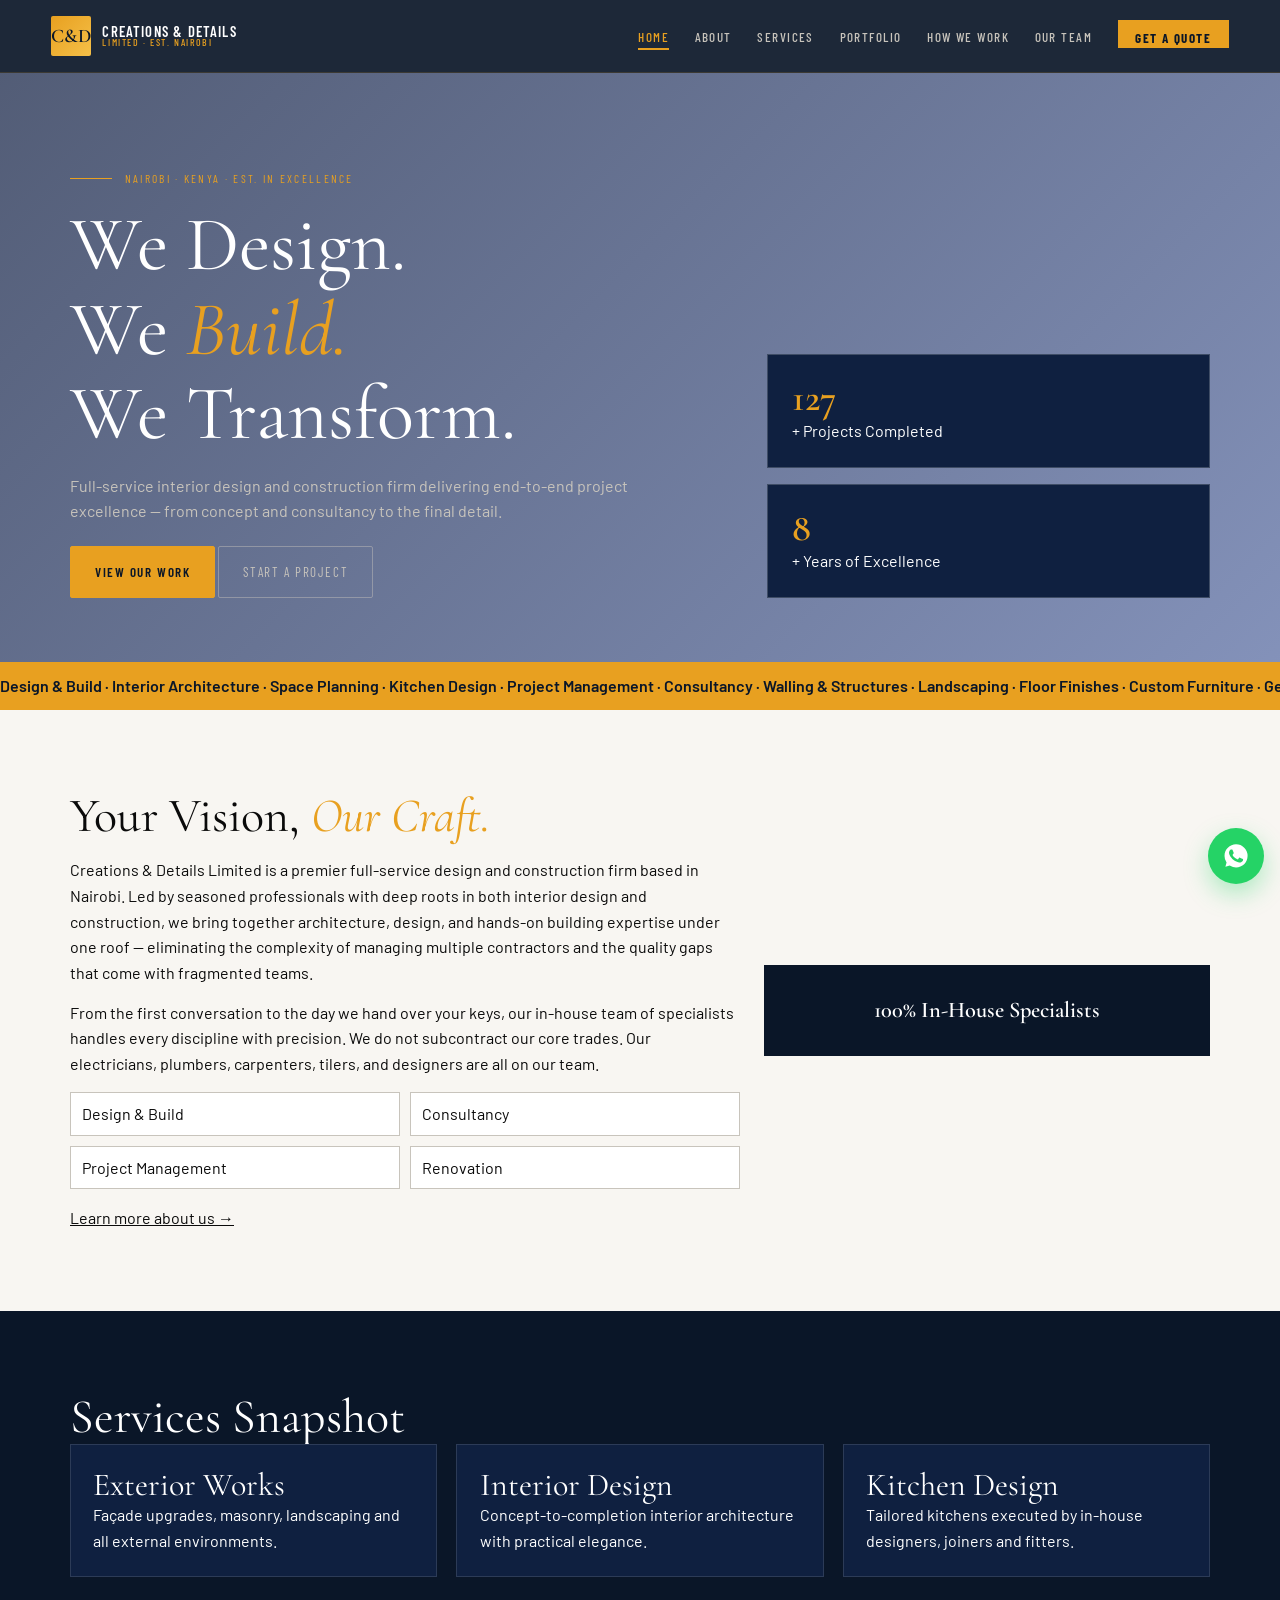
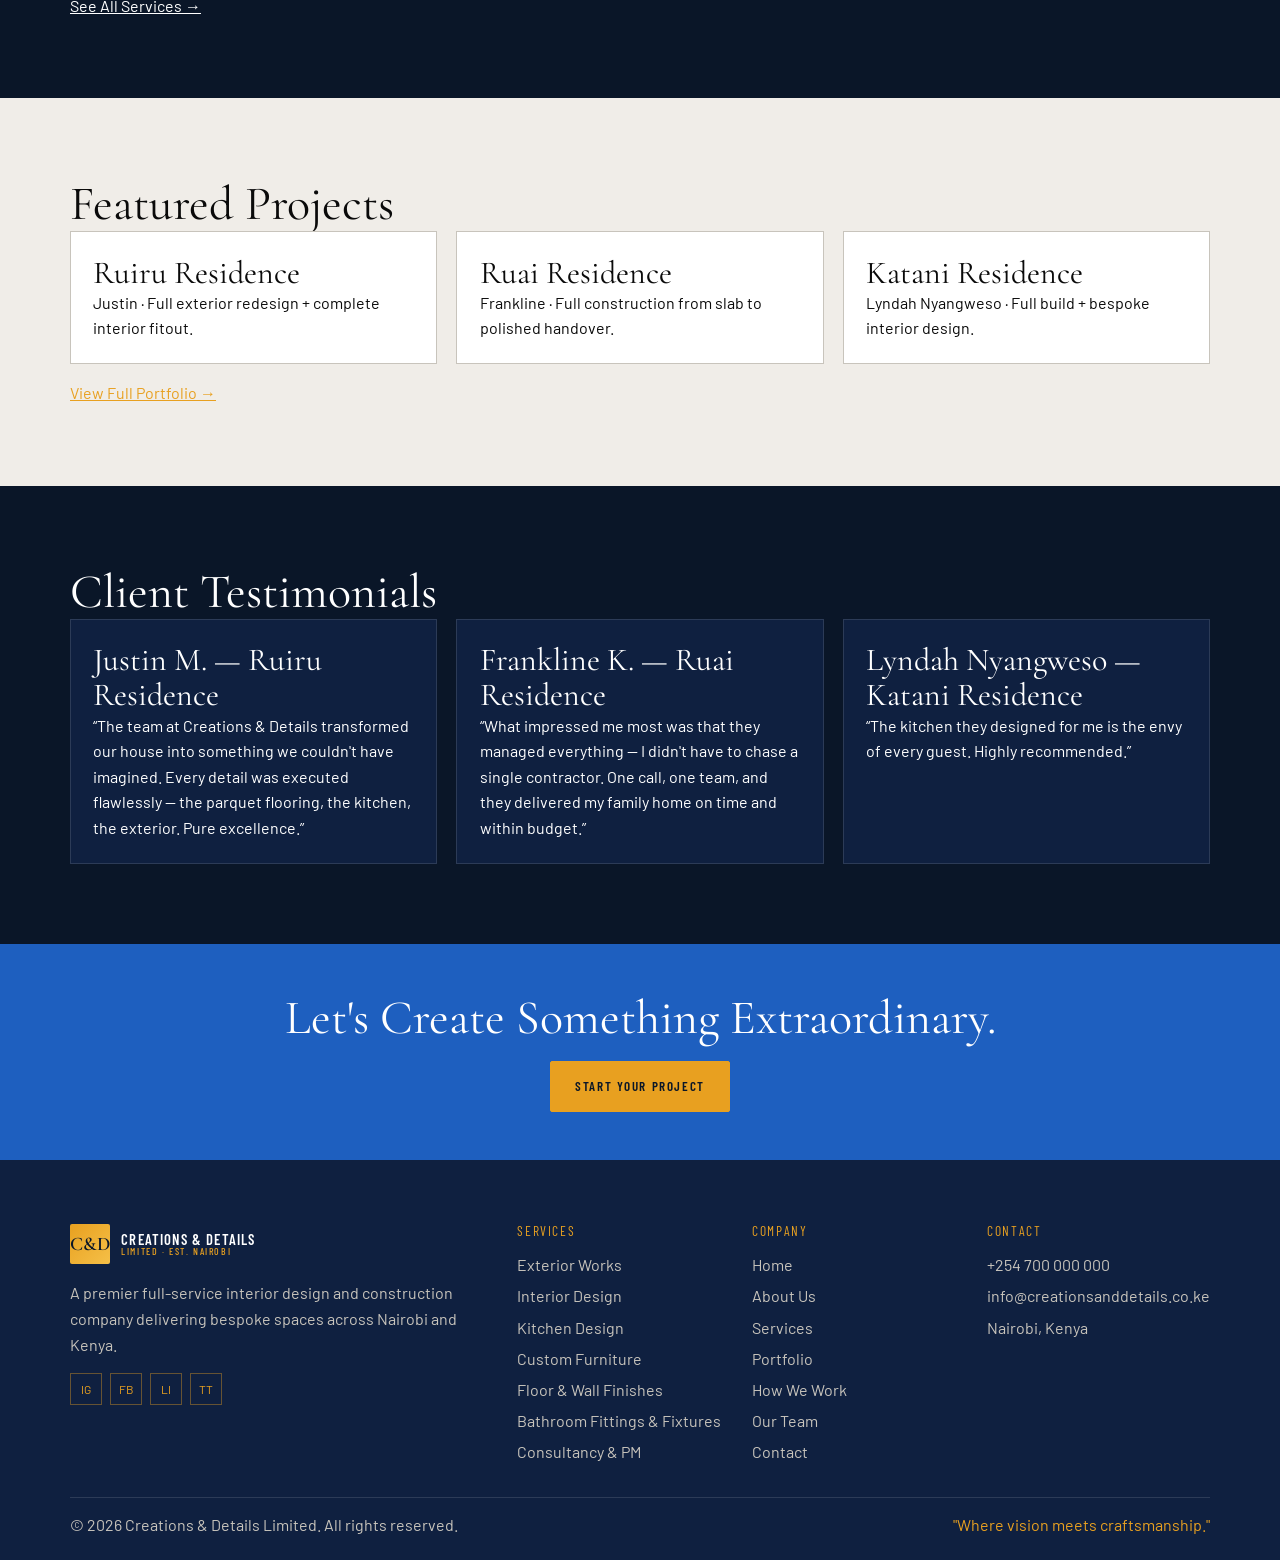
==== commit 86c17010: "chore: harden CSP by externalizing inline scripts" ====
--- a/index.html
+++ b/index.html
@@ -17,41 +17,10 @@
   <link rel="canonical" href="https://creationsanddetails.co.ke/index.html">
 
   <script async src="https://www.googletagmanager.com/gtag/js?id=G-XXXXXXXXXX"></script>
-  <script>
-    window.dataLayer = window.dataLayer || [];
-    function gtag(){dataLayer.push(arguments);}
-    gtag('js', new Date());
-    gtag('config', 'G-XXXXXXXXXX');
-  </script>
-
-  <script type="application/ld+json">
-  {
-    "@context": "https://schema.org",
-    "@type": "LocalBusiness",
-    "name": "Creations & Details Limited",
-    "description": "Full-service interior design and construction firm in Nairobi, Kenya.",
-    "url": "https://creationsanddetails.co.ke",
-    "telephone": "+254700000000",
-    "email": "info@creationsanddetails.co.ke",
-    "address": {
-      "@type": "PostalAddress",
-      "addressLocality": "Nairobi",
-      "addressCountry": "KE"
-    },
-    "geo": {
-      "@type": "GeoCoordinates",
-      "latitude": -1.286389,
-      "longitude": 36.817223
-    },
-    "openingHours": "Mo-Sa 08:00-18:00",
-    "priceRange": "KES 500K–5M+",
-    "image": "https://creationsanddetails.co.ke/assets/images/portfolio/katani_exterior_01_completed_front.jpg",
-    "sameAs": [
-      "https://www.instagram.com/creationsanddetails",
-      "https://www.facebook.com/creationsanddetails"
-    ]
-  }
-  </script>
+  <script src="assets/js/analytics.js" defer></script>
+
+  <script src="assets/js/structured-data.js" defer></script>
+
 
   <link rel="preconnect" href="https://fonts.googleapis.com">
   <link rel="preconnect" href="https://fonts.gstatic.com" crossorigin>
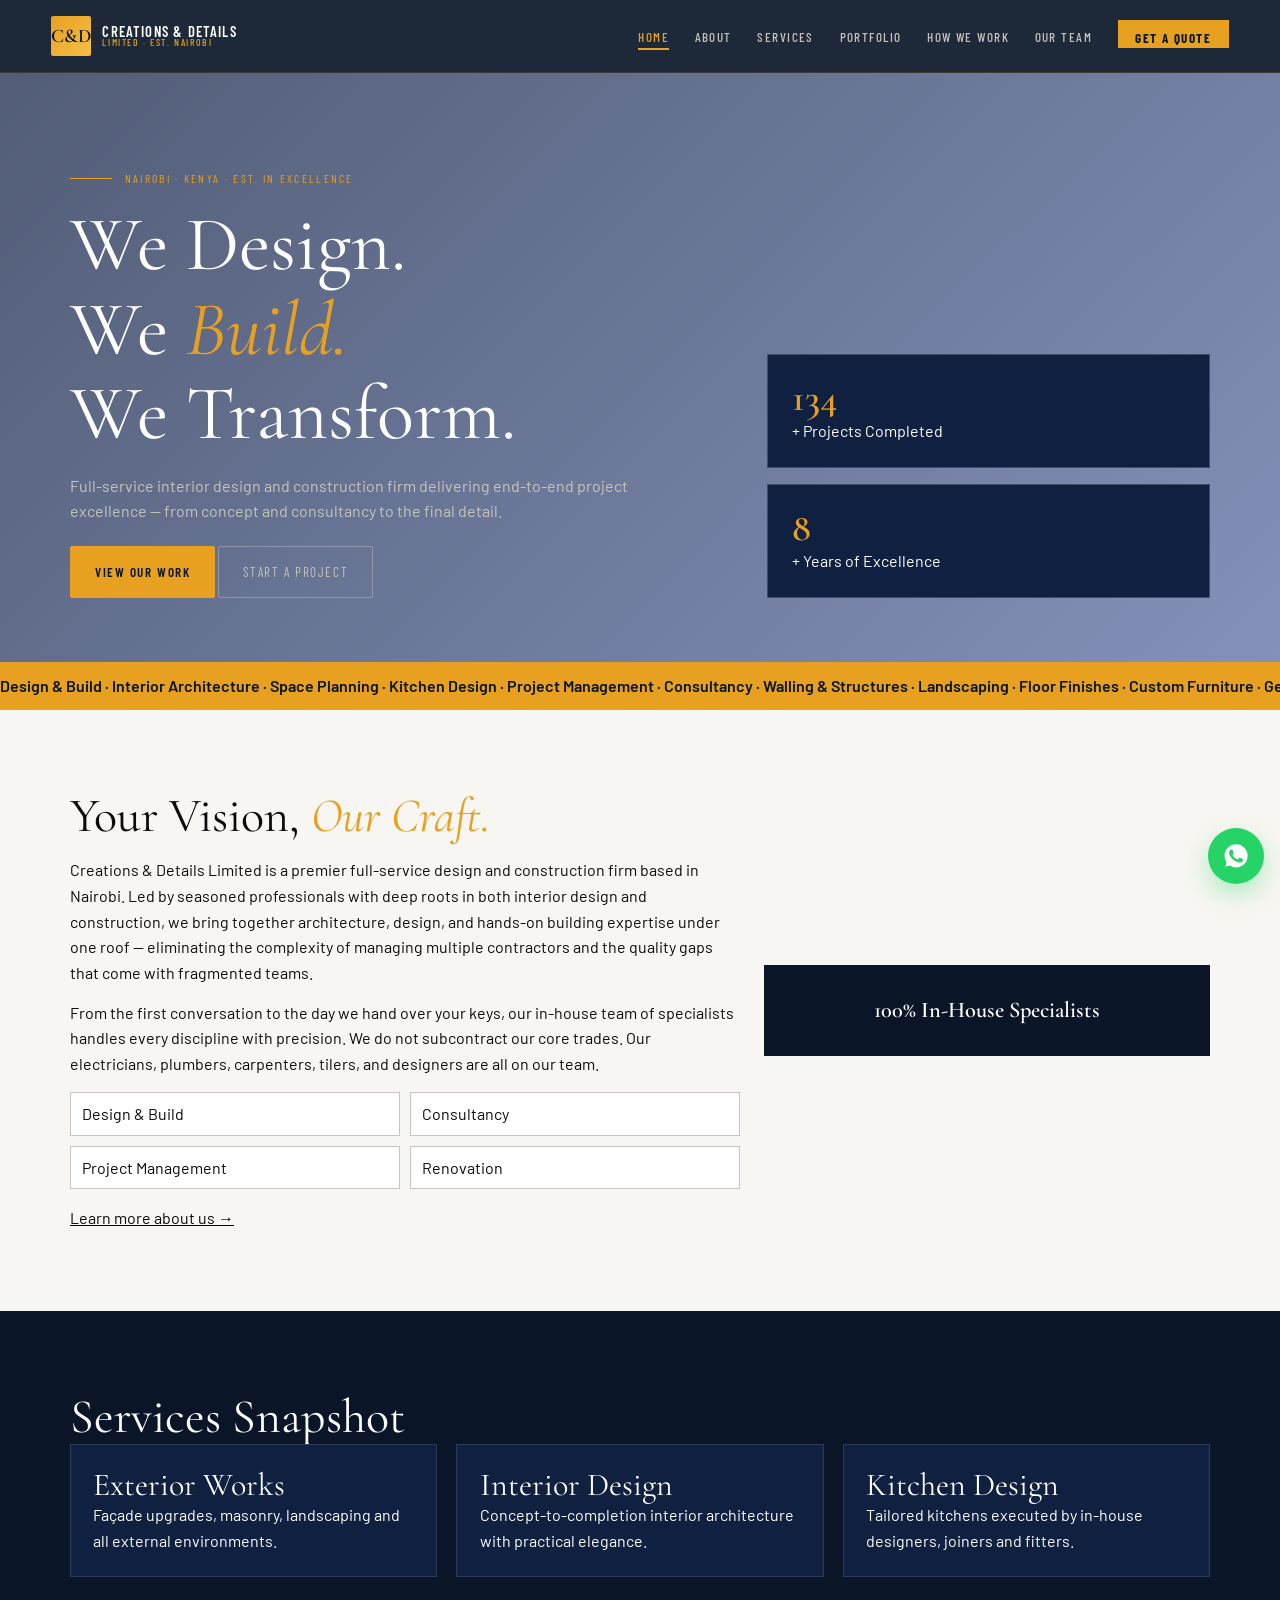
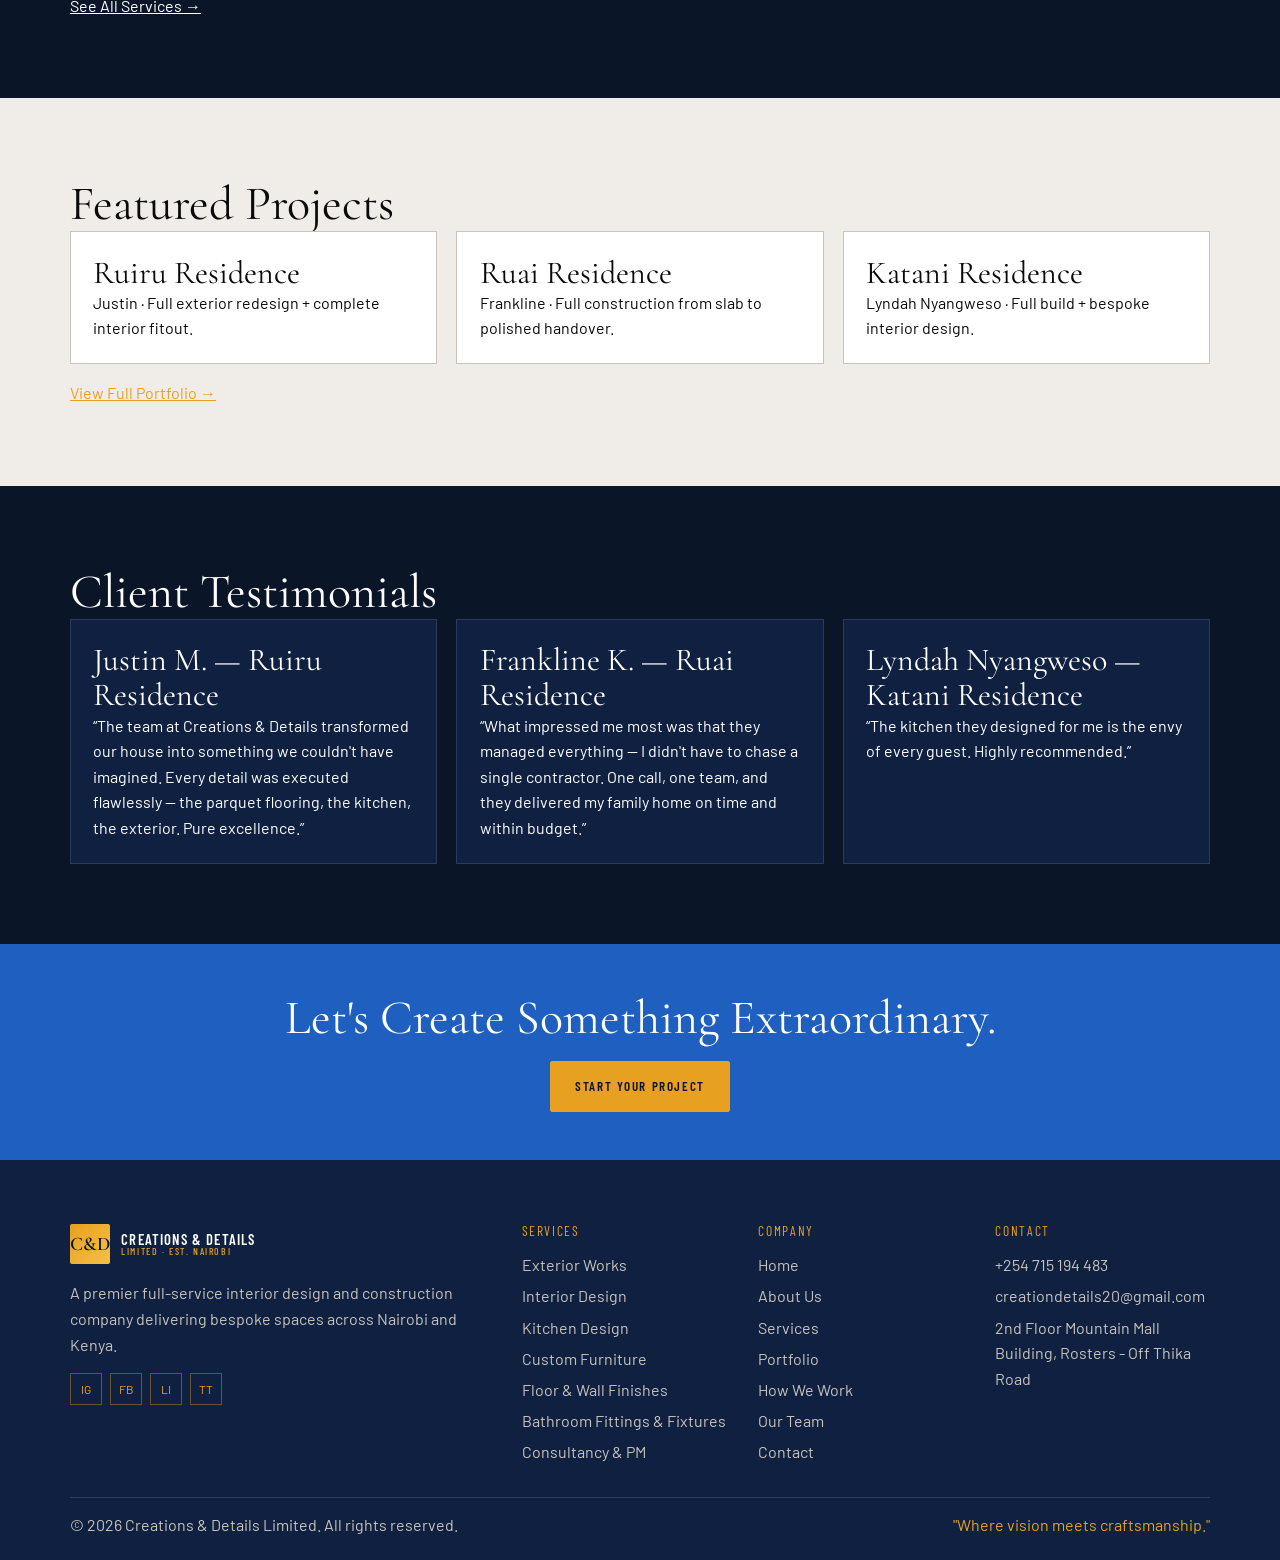
==== commit ef1d1a2e: "Update live contact and form details" ====
--- a/index.html
+++ b/index.html
@@ -206,9 +206,9 @@
       <div class="footer-col">
         <h4>Contact</h4>
         <ul>
-          <li><a href="tel:+254700000000">+254 700 000 000</a></li>
-          <li><a href="mailto:info@creationsanddetails.co.ke">info@creationsanddetails.co.ke</a></li>
-          <li><a href="contact.html">Nairobi, Kenya</a></li>
+          <li><a href="tel:+254715194483">+254 715 194 483</a></li>
+          <li><a href="mailto:creationdetails20@gmail.com">creationdetails20@gmail.com</a></li>
+          <li><a href="contact.html">2nd Floor Mountain Mall Building, Rosters - Off Thika Road</a></li>
         </ul>
       </div>
     </div>
@@ -218,7 +218,7 @@
     </div>
   </footer>
 
-  <a class="whatsapp-btn" href="https://wa.me/254700000000" target="_blank" rel="noopener" title="Chat on WhatsApp" aria-label="Chat on WhatsApp">
+  <a class="whatsapp-btn" href="https://wa.me/254715194483" target="_blank" rel="noopener" title="Chat on WhatsApp" aria-label="Chat on WhatsApp">
     <svg width="28" height="28" viewBox="0 0 24 24" fill="currentColor" aria-hidden="true"><path d="M17.472 14.382c-.297-.149-1.758-.867-2.03-.967-.273-.099-.471-.148-.67.15-.197.297-.767.966-.94 1.164-.173.199-.347.223-.644.075-.297-.15-1.255-.463-2.39-1.475-.883-.788-1.48-1.761-1.653-2.059-.173-.297-.018-.458.13-.606.134-.133.298-.347.446-.52.149-.174.198-.298.298-.497.099-.198.05-.371-.025-.52-.075-.149-.669-1.612-.916-2.207-.242-.579-.487-.5-.669-.51-.173-.008-.371-.01-.57-.01-.198 0-.52.074-.792.372-.272.297-1.04 1.016-1.04 2.479 0 1.462 1.065 2.875 1.213 3.074.149.198 2.096 3.2 5.077 4.487.709.306 1.262.489 1.694.625.712.227 1.36.195 1.871.118.571-.085 1.758-.719 2.006-1.413.248-.694.248-1.289.173-1.413-.074-.124-.272-.198-.57-.347m-5.421 7.403h-.004a9.87 9.87 0 01-5.031-1.378l-.361-.214-3.741.982.998-3.648-.235-.374a9.86 9.86 0 01-1.51-5.26c.001-5.45 4.436-9.884 9.888-9.884 2.64 0 5.122 1.03 6.988 2.898a9.825 9.825 0 012.893 6.994c-.003 5.45-4.437 9.884-9.885 9.884"/></svg>
   </a>
 
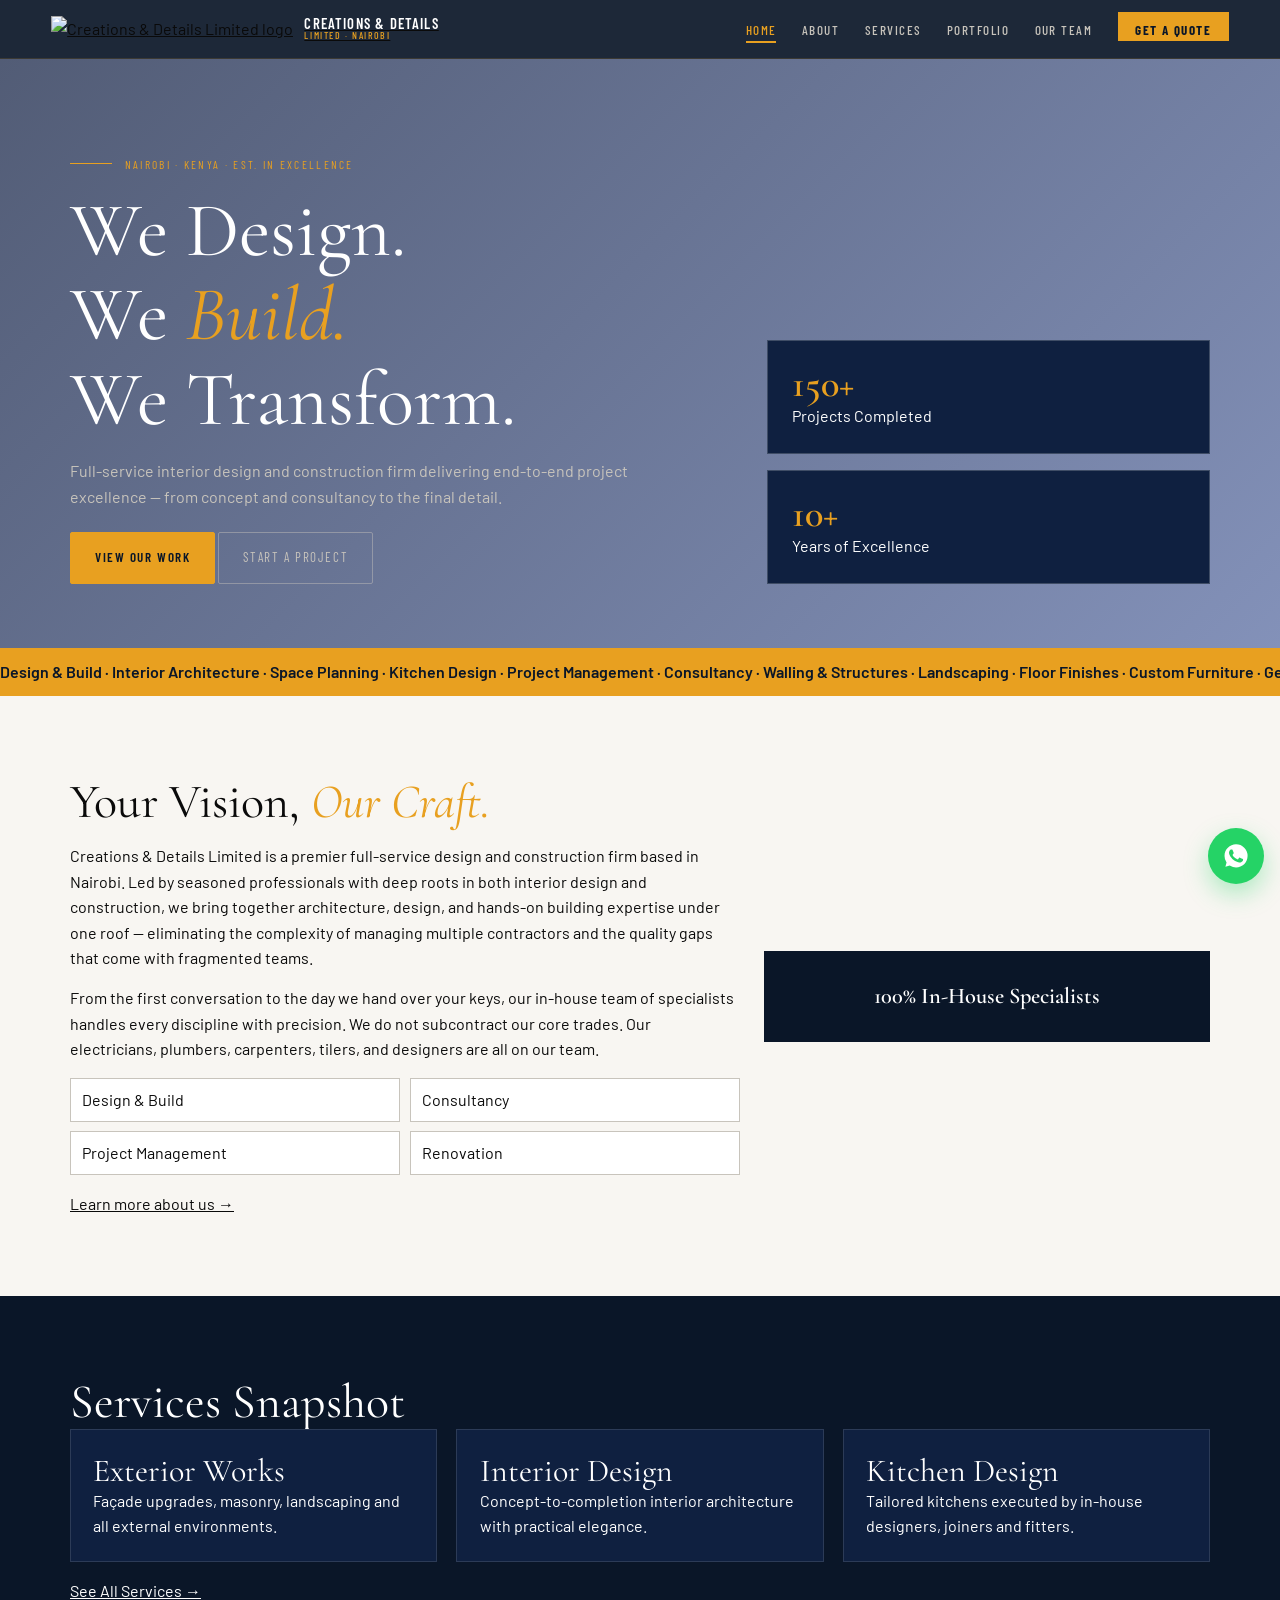
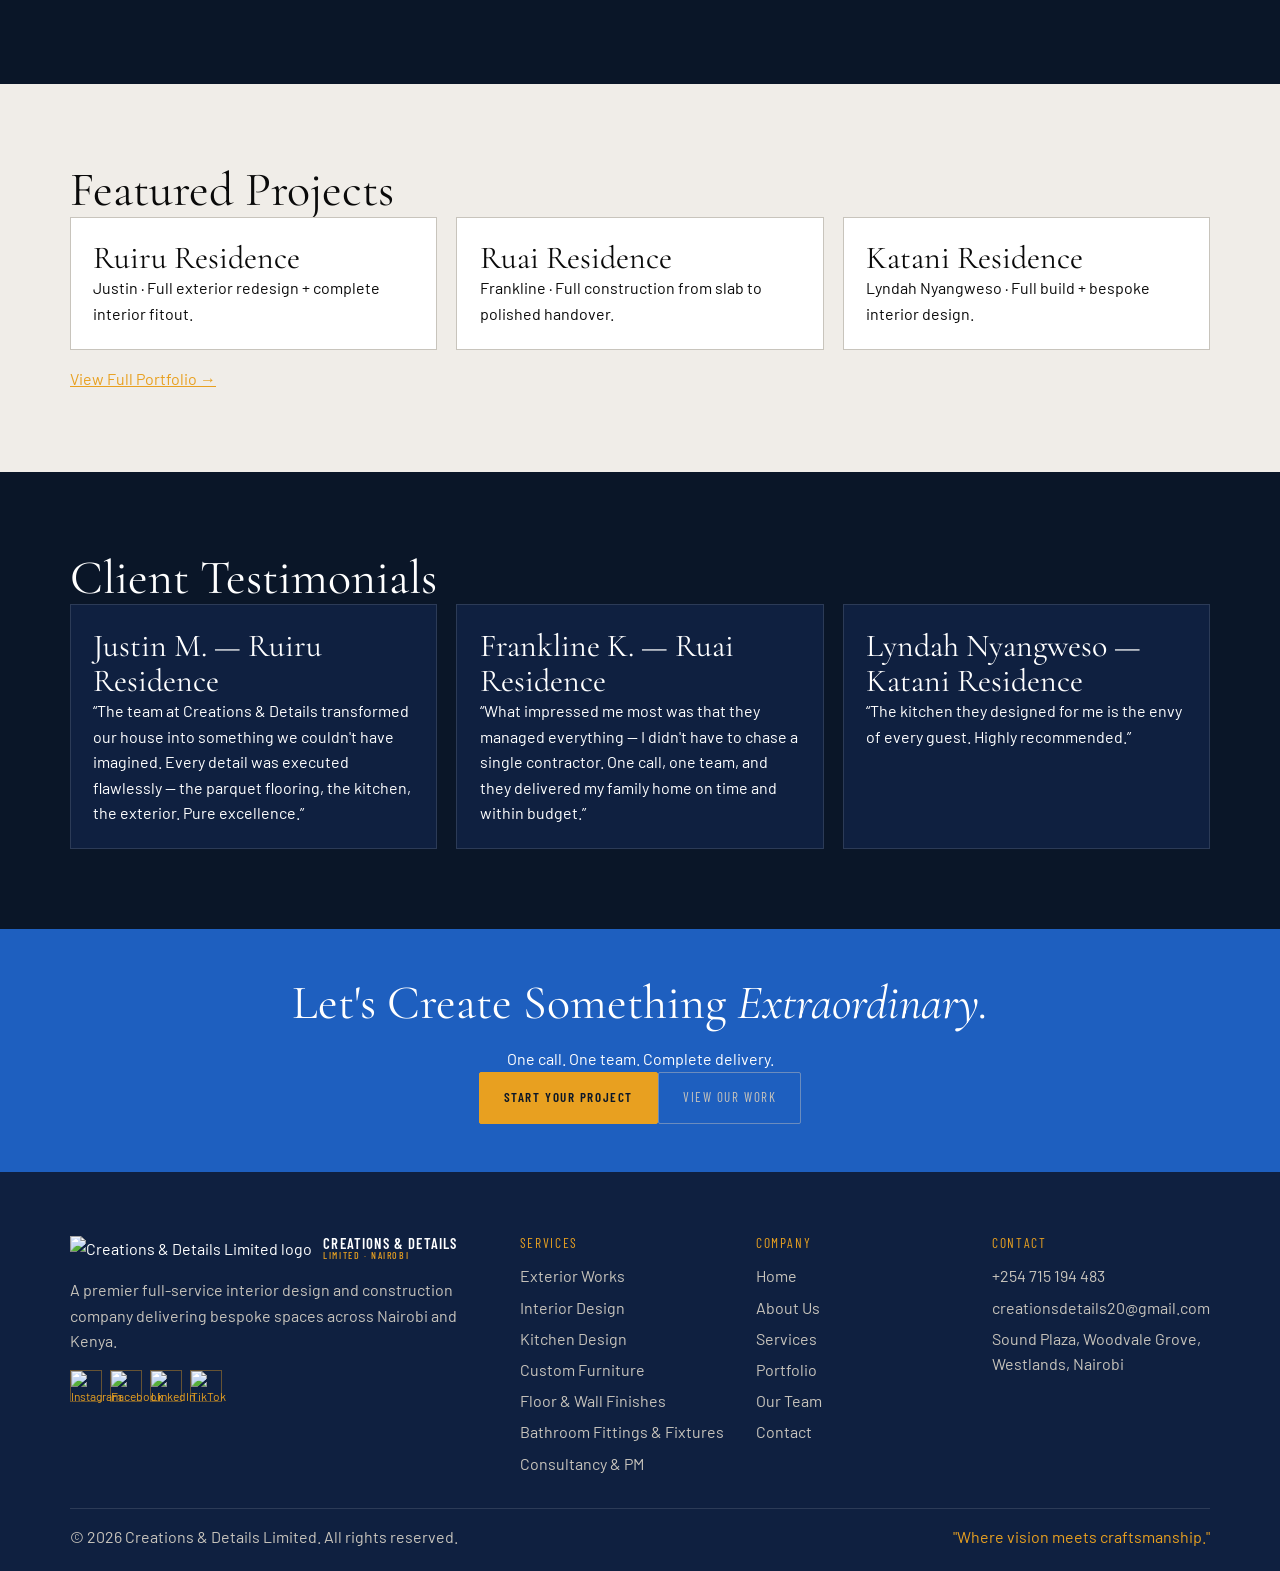
==== commit 01a583aa: "Enhance index.html with meta tags and navigation updates Updated the index.html file to include addi" ====
--- a/index.html
+++ b/index.html
@@ -1,228 +1,136 @@
 <!DOCTYPE html>
 <html lang="en">
 <head>
-  <title>Creations & Details Limited | Interior Design & Construction Nairobi</title>
-  <meta name="description" content="Full-service interior design and construction company in Nairobi. Design, Build, Renovate. Expert team for kitchens, interiors, exteriors & custom furniture.">
-  <meta charset="UTF-8">
-  <meta name="viewport" content="width=device-width, initial-scale=1.0">
-
-  <meta property="og:title" content="Creations & Details Limited | Interior Design Nairobi">
-  <meta property="og:description" content="Full-service design & construction firm in Nairobi. We design, build and transform spaces — one accountable in-house team.">
-  <meta property="og:image" content="https://creations-details.vercel.app/assets/images/portfolio/katani_exterior_01_completed_front.jpg">
-  <meta property="og:url" content="https://creations-details.vercel.app/index.html">
-  <meta property="og:type" content="website">
-  <meta name="twitter:card" content="summary_large_image">
-  <meta name="twitter:title" content="Creations & Details Limited">
-  <meta name="twitter:image" content="https://creations-details.vercel.app/assets/images/portfolio/katani_exterior_01_completed_front.jpg">
-  <link rel="canonical" href="https://creationsanddetails.co.ke/index.html">
-
-  <script async src="https://www.googletagmanager.com/gtag/js?id=G-XXXXXXXXXX"></script>
-  <script src="assets/js/analytics.js" defer></script>
-
-  <script src="assets/js/structured-data.js" defer></script>
-
-
-  <link rel="preconnect" href="https://fonts.googleapis.com">
-  <link rel="preconnect" href="https://fonts.gstatic.com" crossorigin>
-  <link href="https://fonts.googleapis.com/css2?family=Cormorant+Garamond:ital,wght@0,300;0,400;0,600;1,300;1,400&family=Barlow:wght@300;400;500;600;700&family=Barlow+Condensed:wght@400;500;600;700&display=swap" rel="stylesheet">
-  <link rel="stylesheet" href="assets/css/global.css">
-  <link rel="stylesheet" href="assets/css/home.css">
+<title>Creations & Details Limited | Interior Design & Construction Nairobi</title>
+<meta name="description" content="Full-service interior design and construction company in Nairobi. Design, Build, Renovate. Expert team for kitchens, interiors, exteriors & custom furniture.">
+<meta charset="UTF-8">
+<link rel="icon" type="image/png" href="assets/images/logo.png">
+<meta name="theme-color" content="#0A1628">
+<meta name="viewport" content="width=device-width, initial-scale=1.0">
+<link rel="preconnect" href="https://fonts.googleapis.com">
+<link rel="preconnect" href="https://fonts.gstatic.com" crossorigin>
+<link href="https://fonts.googleapis.com/css2?family=Cormorant+Garamond:ital,wght@0,300;0,400;0,600;1,300;1,400&family=Barlow:wght@300;400;500;600;700&family=Barlow+Condensed:wght@400;500;600;700&display=swap" rel="stylesheet">
+<link rel="stylesheet" href="assets/css/global.css">
+<link rel="stylesheet" href="assets/css/home.css">
 </head>
 <body>
-  <nav id="main-nav">
-    <div class="nav-logo">
-      <div class="logo-mark">C&amp;D</div>
-      <div class="logo-text">
-        <span class="logo-name">Creations &amp; Details</span>
-        <span class="logo-sub">Limited · Est. Nairobi</span>
+<nav id="main-nav">
+  <a class="nav-logo" href="index.html">
+    <img class="logo-img" src="assets/images/logo.png" alt="Creations &amp; Details Limited logo">
+    <div class="logo-text">
+      <span class="logo-name">Creations &amp; Details</span>
+      <span class="logo-sub">Limited · Nairobi</span>
+    </div>
+  </a>
+  <ul class="nav-links">
+    <li><a href="index.html">Home</a></li>
+    <li><a href="about.html">About</a></li>
+    <li><a href="services.html">Services</a></li>
+    <li><a href="portfolio.html">Portfolio</a></li>
+    <li><a href="team.html">Our Team</a></li>
+    <li><a href="contact.html" class="nav-cta">Get a Quote</a></li>
+  </ul>
+  <button class="nav-hamburger" aria-label="Open menu">&#9776;</button>
+</nav>
+<div class="nav-mobile-overlay" id="mobileMenu">
+  <div class="mobile-top">
+    <strong>Menu</strong>
+    <button class="mobile-close" aria-label="Close menu">&times;</button>
+  </div>
+  <ul class="mobile-links">
+    <li><a href="index.html">Home</a></li>
+    <li><a href="about.html">About</a></li>
+    <li><a href="services.html">Services</a></li>
+    <li><a href="portfolio.html">Portfolio</a></li>
+    <li><a href="team.html">Our Team</a></li>
+    <li><a href="contact.html">Get a Quote</a></li>
+  </ul>
+</div>
+<main>
+<section class="home-hero">
+  <div class="container hero-grid">
+    <div>
+      <div class="eyebrow reveal delay-1"><span class="eyebrow-line"></span><span class="eyebrow-text">Nairobi · Kenya · Est. In Excellence</span></div>
+      <h1 class="reveal delay-2">We Design.<br>We <em>Build.</em><br>We Transform.</h1>
+      <p class="hero-subtitle reveal delay-3">Full-service interior design and construction firm delivering end-to-end project excellence — from concept and consultancy to the final detail.</p>
+      <div class="hero-actions reveal delay-4">
+        <a class="btn-primary" href="portfolio.html">View Our Work</a>
+        <a class="btn-outline" href="contact.html">Start a Project</a>
       </div>
     </div>
-    <ul class="nav-links">
-      <li><a href="index.html">Home</a></li>
-      <li><a href="about.html">About</a></li>
-      <li><a href="services.html">Services</a></li>
-      <li><a href="portfolio.html">Portfolio</a></li>
-      <li><a href="process.html">How We Work</a></li>
-      <li><a href="team.html">Our Team</a></li>
-      <li><a href="contact.html" class="nav-cta">Get a Quote</a></li>
-    </ul>
-    <button class="nav-hamburger" aria-label="Open menu">&#9776;</button>
-  </nav>
-
-  <div class="nav-mobile-overlay" id="mobileMenu">
-    <div class="mobile-top">
-      <strong>Menu</strong>
-      <button class="mobile-close" aria-label="Close menu">&times;</button>
+    <div class="hero-stats">
+      <article class="stat-card"><strong>150+</strong><span>Projects Completed</span></article>
+      <article class="stat-card"><strong>10+</strong><span>Years of Excellence</span></article>
     </div>
-    <ul class="mobile-links">
-      <li><a href="index.html">Home</a></li>
-      <li><a href="about.html">About</a></li>
-      <li><a href="services.html">Services</a></li>
-      <li><a href="portfolio.html">Portfolio</a></li>
-      <li><a href="process.html">How We Work</a></li>
-      <li><a href="team.html">Our Team</a></li>
-      <li><a href="contact.html">Get a Quote</a></li>
-    </ul>
   </div>
-
-  <main>
-    <section class="home-hero">
-      <div class="container hero-grid">
-        <div>
-          <div class="eyebrow reveal" style="animation-delay:.1s">
-            <span class="eyebrow-line"></span>
-            <span class="eyebrow-text">Nairobi · Kenya · Est. In Excellence</span>
-          </div>
-          <h1 class="reveal" style="animation-delay:.2s">We Design.<br>We <em>Build.</em><br>We Transform.</h1>
-          <p class="hero-subtitle reveal" style="animation-delay:.3s">Full-service interior design and construction firm delivering end-to-end project excellence — from concept and consultancy to the final detail.</p>
-          <div class="hero-actions reveal" style="animation-delay:.4s">
-            <a class="btn-primary" href="portfolio.html">View Our Work</a>
-            <a class="btn-outline" href="contact.html">Start a Project</a>
-          </div>
-        </div>
-        <div class="hero-stats">
-          <article class="stat-card stat-box">
-            <strong class="stat-number" data-target="150">0</strong>
-            <span>+ Projects Completed</span>
-          </article>
-          <article class="stat-card stat-box">
-            <strong class="stat-number" data-target="10">0</strong>
-            <span>+ Years of Excellence</span>
-          </article>
+</section>
+<section class="marquee-strip"><div class="marquee-track"><span>Design &amp; Build · Interior Architecture · Space Planning · Kitchen Design · Project Management · Consultancy · Walling &amp; Structures · Landscaping · Floor Finishes · Custom Furniture · General Renovations · </span><span>Design &amp; Build · Interior Architecture · Space Planning · Kitchen Design · Project Management · Consultancy · Walling &amp; Structures · Landscaping · Floor Finishes · Custom Furniture · General Renovations · </span></div></section>
+<section class="section section-light"><div class="container about-teaser"><div><h2>Your Vision, <em>Our Craft.</em></h2><p>Creations &amp; Details Limited is a premier full-service design and construction firm based in Nairobi. Led by seasoned professionals with deep roots in both interior design and construction, we bring together architecture, design, and hands-on building expertise under one roof — eliminating the complexity of managing multiple contractors and the quality gaps that come with fragmented teams.</p><p>From the first conversation to the day we hand over your keys, our in-house team of specialists handles every discipline with precision. We do not subcontract our core trades. Our electricians, plumbers, carpenters, tilers, and designers are all on our team.</p><div class="pillars"><span>Design &amp; Build</span><span>Consultancy</span><span>Project Management</span><span>Renovation</span></div><a href="about.html">Learn more about us →</a></div><aside class="specialist-badge">100% In-House Specialists</aside></div></section>
+<section class="section section-dark"><div class="container"><h2>Services Snapshot</h2><div class="card-grid-3"><article class="card"><h3>Exterior Works</h3><p>Façade upgrades, masonry, landscaping and all external environments.</p></article><article class="card"><h3>Interior Design</h3><p>Concept-to-completion interior architecture with practical elegance.</p></article><article class="card"><h3>Kitchen Design</h3><p>Tailored kitchens executed by in-house designers, joiners and fitters.</p></article></div><p class="section-link"><a href="services.html">See All Services →</a></p></div></section>
+<section class="section section-gray"><div class="container"><h2>Featured Projects</h2><div class="card-grid-3"><article class="card"><h3>Ruiru Residence</h3><p>Justin · Full exterior redesign + complete interior fitout.</p></article><article class="card"><h3>Ruai Residence</h3><p>Frankline · Full construction from slab to polished handover.</p></article><article class="card"><h3>Katani Residence</h3><p>Lyndah Nyangweso · Full build + bespoke interior design.</p></article></div><p class="section-link"><a href="portfolio.html">View Full Portfolio →</a></p></div></section>
+<section class="section section-dark"><div class="container"><h2>Client Testimonials</h2><div class="card-grid-3"><article class="card"><h3>Justin M. — Ruiru Residence</h3><p>“The team at Creations &amp; Details transformed our house into something we couldn't have imagined. Every detail was executed flawlessly — the parquet flooring, the kitchen, the exterior. Pure excellence.”</p></article><article class="card"><h3>Frankline K. — Ruai Residence</h3><p>“What impressed me most was that they managed everything — I didn't have to chase a single contractor. One call, one team, and they delivered my family home on time and within budget.”</p></article><article class="card"><h3>Lyndah Nyangweso — Katani Residence</h3><p>“The kitchen they designed for me is the envy of every guest. Highly recommended.”</p></article></div></div></section>
+<section class="cta-strip"><div class="container"><h2>Let's Create Something <em>Extraordinary.</em></h2><p class="cta-copy">One call. One team. Complete delivery.</p><a class="btn-primary" href="contact.html">Start Your Project</a><a class="btn-outline" href="portfolio.html">View Our Work</a></div></section>
+</main>
+<footer>
+  <div class="footer-grid">
+    <div class="footer-about">
+      <div class="nav-logo">
+        <img class="logo-img" src="assets/images/logo.png" alt="Creations &amp; Details Limited logo">
+        <div class="logo-text">
+          <span class="logo-name">Creations &amp; Details</span>
+          <span class="logo-sub">Limited · Nairobi</span>
         </div>
       </div>
-    </section>
-
-    <section class="marquee-strip">
-      <div class="marquee-track">
-        <span>Design &amp; Build · Interior Architecture · Space Planning · Kitchen Design · Project Management · Consultancy · Walling &amp; Structures · Landscaping · Floor Finishes · Custom Furniture · General Renovations · </span>
-        <span>Design &amp; Build · Interior Architecture · Space Planning · Kitchen Design · Project Management · Consultancy · Walling &amp; Structures · Landscaping · Floor Finishes · Custom Furniture · General Renovations · </span>
-      </div>
-    </section>
-
-    <section class="section section-light">
-      <div class="container about-teaser">
-        <div>
-          <h2>Your Vision, <em>Our Craft.</em></h2>
-          <p>Creations &amp; Details Limited is a premier full-service design and construction firm based in Nairobi. Led by seasoned professionals with deep roots in both interior design and construction, we bring together architecture, design, and hands-on building expertise under one roof — eliminating the complexity of managing multiple contractors and the quality gaps that come with fragmented teams.</p>
-          <p>From the first conversation to the day we hand over your keys, our in-house team of specialists handles every discipline with precision. We do not subcontract our core trades. Our electricians, plumbers, carpenters, tilers, and designers are all on our team.</p>
-          <div class="pillars">
-            <span>Design &amp; Build</span>
-            <span>Consultancy</span>
-            <span>Project Management</span>
-            <span>Renovation</span>
-          </div>
-          <a href="about.html">Learn more about us →</a>
-        </div>
-        <aside class="specialist-badge">100% In-House Specialists</aside>
-      </div>
-    </section>
-
-    <section class="section section-dark">
-      <div class="container">
-        <h2>Services Snapshot</h2>
-        <div class="card-grid-3">
-          <article class="card service-card"><h3>Exterior Works</h3><p>Façade upgrades, masonry, landscaping and all external environments.</p></article>
-          <article class="card service-card"><h3>Interior Design</h3><p>Concept-to-completion interior architecture with practical elegance.</p></article>
-          <article class="card service-card"><h3>Kitchen Design</h3><p>Tailored kitchens executed by in-house designers, joiners and fitters.</p></article>
-        </div>
-        <p class="section-link"><a href="services.html">See All Services →</a></p>
-      </div>
-    </section>
-
-    <section class="section section-gray">
-      <div class="container">
-        <h2>Featured Projects</h2>
-        <div class="card-grid-3">
-          <article class="card portfolio-card"><h3>Ruiru Residence</h3><p>Justin · Full exterior redesign + complete interior fitout.</p></article>
-          <article class="card portfolio-card"><h3>Ruai Residence</h3><p>Frankline · Full construction from slab to polished handover.</p></article>
-          <article class="card portfolio-card"><h3>Katani Residence</h3><p>Lyndah Nyangweso · Full build + bespoke interior design.</p></article>
-        </div>
-        <p class="section-link"><a href="portfolio.html">View Full Portfolio →</a></p>
-      </div>
-    </section>
-
-    <section class="section section-dark">
-      <div class="container">
-        <h2>Client Testimonials</h2>
-        <div class="card-grid-3">
-          <article class="card testimonial-card"><h3>Justin M. — Ruiru Residence</h3><p>“The team at Creations &amp; Details transformed our house into something we couldn't have imagined. Every detail was executed flawlessly — the parquet flooring, the kitchen, the exterior. Pure excellence.”</p></article>
-          <article class="card testimonial-card"><h3>Frankline K. — Ruai Residence</h3><p>“What impressed me most was that they managed everything — I didn't have to chase a single contractor. One call, one team, and they delivered my family home on time and within budget.”</p></article>
-          <article class="card testimonial-card"><h3>Lyndah Nyangweso — Katani Residence</h3><p>“The kitchen they designed for me is the envy of every guest. Highly recommended.”</p></article>
-        </div>
-      </div>
-    </section>
-
-    <section class="cta-strip">
-      <div class="container">
-        <h2>Let's Create Something Extraordinary.</h2>
-        <a class="btn-primary" href="contact.html">Start Your Project</a>
-      </div>
-    </section>
-  </main>
-
-  <footer>
-    <div class="footer-grid">
-      <div class="footer-about">
-        <div class="nav-logo">
-          <div class="logo-mark">C&amp;D</div>
-          <div class="logo-text">
-            <span class="logo-name">Creations &amp; Details</span>
-            <span class="logo-sub">Limited · Est. Nairobi</span>
-          </div>
-        </div>
-        <p>A premier full-service interior design and construction company delivering bespoke spaces across Nairobi and Kenya.</p>
-        <div class="footer-social">
-          <a class="social-link" href="https://www.instagram.com/creationsanddetails" target="_blank" rel="noopener" title="Instagram">IG</a>
-          <a class="social-link" href="https://www.facebook.com/creationsanddetails" target="_blank" rel="noopener" title="Facebook">FB</a>
-          <a class="social-link" href="https://www.linkedin.com/company/creations-and-details" target="_blank" rel="noopener" title="LinkedIn">LI</a>
-          <a class="social-link" href="https://www.tiktok.com/@creationsanddetails" target="_blank" rel="noopener" title="TikTok">TT</a>
-        </div>
-      </div>
-      <div class="footer-col">
-        <h4>Services</h4>
-        <ul>
-          <li><a href="services.html#exterior">Exterior Works</a></li>
-          <li><a href="services.html#interior">Interior Design</a></li>
-          <li><a href="services.html#kitchen">Kitchen Design</a></li>
-          <li><a href="services.html#furniture">Custom Furniture</a></li>
-          <li><a href="services.html#finishes">Floor &amp; Wall Finishes</a></li>
-          <li><a href="services.html#fittings">Bathroom Fittings &amp; Fixtures</a></li>
-          <li><a href="services.html#consultancy">Consultancy &amp; PM</a></li>
-        </ul>
-      </div>
-      <div class="footer-col">
-        <h4>Company</h4>
-        <ul>
-          <li><a href="index.html">Home</a></li>
-          <li><a href="about.html">About Us</a></li>
-          <li><a href="services.html">Services</a></li>
-          <li><a href="portfolio.html">Portfolio</a></li>
-          <li><a href="process.html">How We Work</a></li>
-          <li><a href="team.html">Our Team</a></li>
-          <li><a href="contact.html">Contact</a></li>
-        </ul>
-      </div>
-      <div class="footer-col">
-        <h4>Contact</h4>
-        <ul>
-          <li><a href="tel:+254715194483">+254 715 194 483</a></li>
-          <li><a href="mailto:creationdetails20@gmail.com">creationdetails20@gmail.com</a></li>
-          <li><a href="contact.html">2nd Floor Mountain Mall Building, Rosters - Off Thika Road</a></li>
-        </ul>
+      <p>A premier full-service interior design and construction company delivering bespoke spaces across Nairobi and Kenya.</p>
+      <!-- PLACEHOLDER: Update social profile links with real handles -->
+      <div class="footer-social">
+        <a class="social-link" href="#" title="Instagram"><img src="assets/images/ig-logo.jpg" alt="Instagram"></a>
+        <a class="social-link" href="#" title="Facebook"><img src="assets/images/fb-logo.jpg" alt="Facebook"></a>
+        <a class="social-link" href="#" title="LinkedIn"><img src="assets/images/linkedin-logo.jpg" alt="LinkedIn"></a>
+        <a class="social-link" href="#" title="TikTok"><img src="assets/images/tiktok-logo.jpg" alt="TikTok"></a>
       </div>
     </div>
-    <div class="footer-bottom">
-      <p class="footer-copy">© 2026 Creations &amp; Details Limited. All rights reserved.</p>
-      <span class="footer-tagline">"Where vision meets craftsmanship."</span>
+    <div class="footer-col">
+      <h4>Services</h4>
+      <ul>
+        <li><a href="services.html#exterior">Exterior Works</a></li>
+        <li><a href="services.html#interior">Interior Design</a></li>
+        <li><a href="services.html#kitchen">Kitchen Design</a></li>
+        <li><a href="services.html#furniture">Custom Furniture</a></li>
+        <li><a href="services.html#finishes">Floor &amp; Wall Finishes</a></li>
+        <li><a href="services.html#fittings">Bathroom Fittings &amp; Fixtures</a></li>
+        <li><a href="services.html#consultancy">Consultancy &amp; PM</a></li>
+      </ul>
     </div>
-  </footer>
-
-  <a class="whatsapp-btn" href="https://wa.me/254715194483" target="_blank" rel="noopener" title="Chat on WhatsApp" aria-label="Chat on WhatsApp">
-    <svg width="28" height="28" viewBox="0 0 24 24" fill="currentColor" aria-hidden="true"><path d="M17.472 14.382c-.297-.149-1.758-.867-2.03-.967-.273-.099-.471-.148-.67.15-.197.297-.767.966-.94 1.164-.173.199-.347.223-.644.075-.297-.15-1.255-.463-2.39-1.475-.883-.788-1.48-1.761-1.653-2.059-.173-.297-.018-.458.13-.606.134-.133.298-.347.446-.52.149-.174.198-.298.298-.497.099-.198.05-.371-.025-.52-.075-.149-.669-1.612-.916-2.207-.242-.579-.487-.5-.669-.51-.173-.008-.371-.01-.57-.01-.198 0-.52.074-.792.372-.272.297-1.04 1.016-1.04 2.479 0 1.462 1.065 2.875 1.213 3.074.149.198 2.096 3.2 5.077 4.487.709.306 1.262.489 1.694.625.712.227 1.36.195 1.871.118.571-.085 1.758-.719 2.006-1.413.248-.694.248-1.289.173-1.413-.074-.124-.272-.198-.57-.347m-5.421 7.403h-.004a9.87 9.87 0 01-5.031-1.378l-.361-.214-3.741.982.998-3.648-.235-.374a9.86 9.86 0 01-1.51-5.26c.001-5.45 4.436-9.884 9.888-9.884 2.64 0 5.122 1.03 6.988 2.898a9.825 9.825 0 012.893 6.994c-.003 5.45-4.437 9.884-9.885 9.884"/></svg>
-  </a>
-
-  <script src="assets/js/global.js"></script>
-  <script src="assets/js/home.js"></script>
+    <div class="footer-col">
+      <h4>Company</h4>
+      <ul>
+        <li><a href="index.html">Home</a></li>
+        <li><a href="about.html">About Us</a></li>
+        <li><a href="services.html">Services</a></li>
+        <li><a href="portfolio.html">Portfolio</a></li>
+        <li><a href="team.html">Our Team</a></li>
+        <li><a href="contact.html">Contact</a></li>
+      </ul>
+    </div>
+    <div class="footer-col">
+      <h4>Contact</h4>
+      <ul>
+        <li><a href="tel:+254715194483">+254 715 194 483</a></li>
+        <li><a href="mailto:creationsdetails20@gmail.com">creationsdetails20@gmail.com</a></li>
+        <li><a href="contact.html">Sound Plaza, Woodvale Grove, Westlands, Nairobi</a></li>
+      </ul>
+    </div>
+  </div>
+  <div class="footer-bottom">
+    <p class="footer-copy">© 2026 Creations &amp; Details Limited. All rights reserved.</p>
+    <span class="footer-tagline">"Where vision meets craftsmanship."</span>
+  </div>
+</footer>
+<a class="whatsapp-btn" href="https://wa.me/254715194483" target="_blank" rel="noopener noreferrer" title="Chat on WhatsApp" aria-label="Chat on WhatsApp">
+  <svg width="28" height="28" viewBox="0 0 24 24" fill="currentColor" aria-hidden="true"><path d="M17.472 14.382c-.297-.149-1.758-.867-2.03-.967-.273-.099-.471-.148-.67.15-.197.297-.767.966-.94 1.164-.173.199-.347.223-.644.075-.297-.15-1.255-.463-2.39-1.475-.883-.788-1.48-1.761-1.653-2.059-.173-.297-.018-.458.13-.606.134-.133.298-.347.446-.52.149-.174.198-.298.298-.497.099-.198.05-.371-.025-.52-.075-.149-.669-1.612-.916-2.207-.242-.579-.487-.5-.669-.51-.173-.008-.371-.01-.57-.01-.198 0-.52.074-.792.372-.272.297-1.04 1.016-1.04 2.479 0 1.462 1.065 2.875 1.213 3.074.149.198 2.096 3.2 5.077 4.487.709.306 1.262.489 1.694.625.712.227 1.36.195 1.871.118.571-.085 1.758-.719 2.006-1.413.248-.694.248-1.289.173-1.413-.074-.124-.272-.198-.57-.347m-5.421 7.403h-.004a9.87 9.87 0 01-5.031-1.378l-.361-.214-3.741.982.998-3.648-.235-.374a9.86 9.86 0 01-1.51-5.26c.001-5.45 4.436-9.884 9.888-9.884 2.64 0 5.122 1.03 6.988 2.898a9.825 9.825 0 012.893 6.994c-.003 5.45-4.437 9.884-9.885 9.884"/></svg>
+</a>
+<script src="assets/js/global.js"></script>
+<script src="assets/js/home.js"></script>
 </body>
 </html>
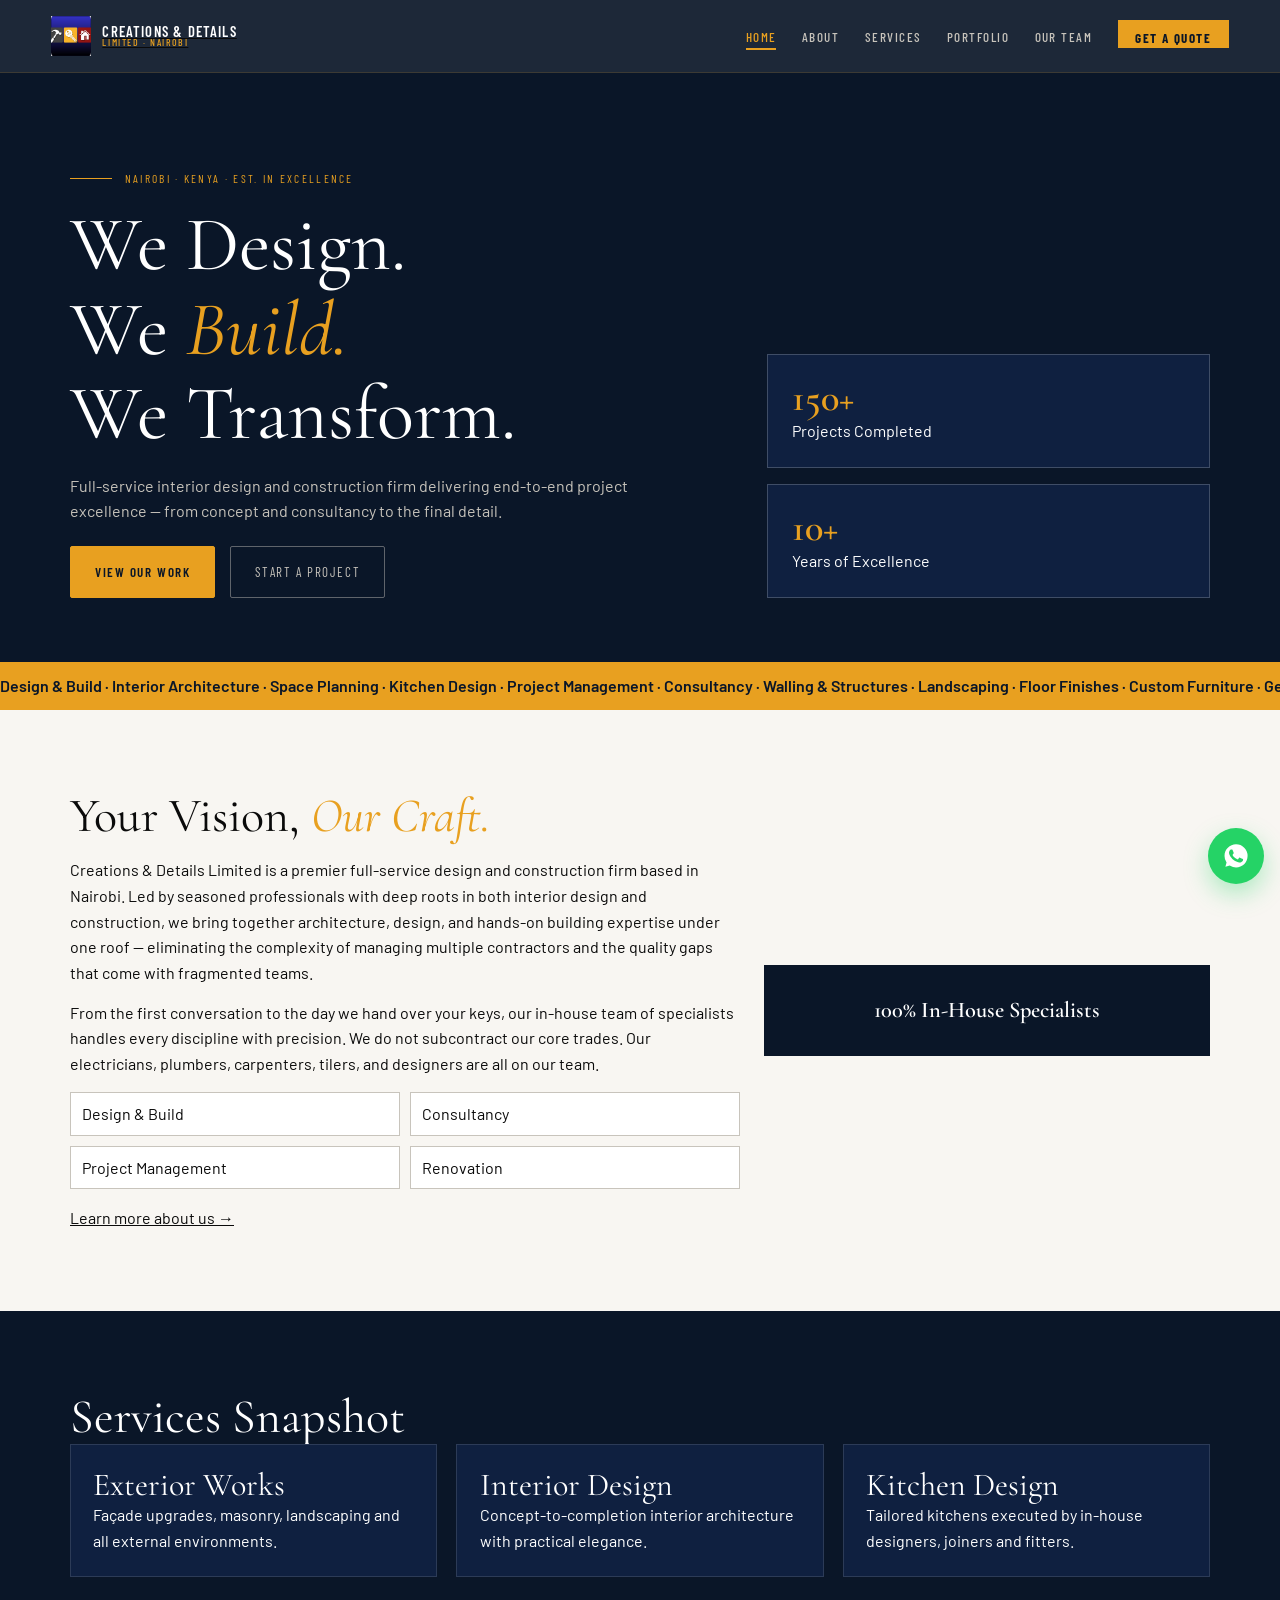
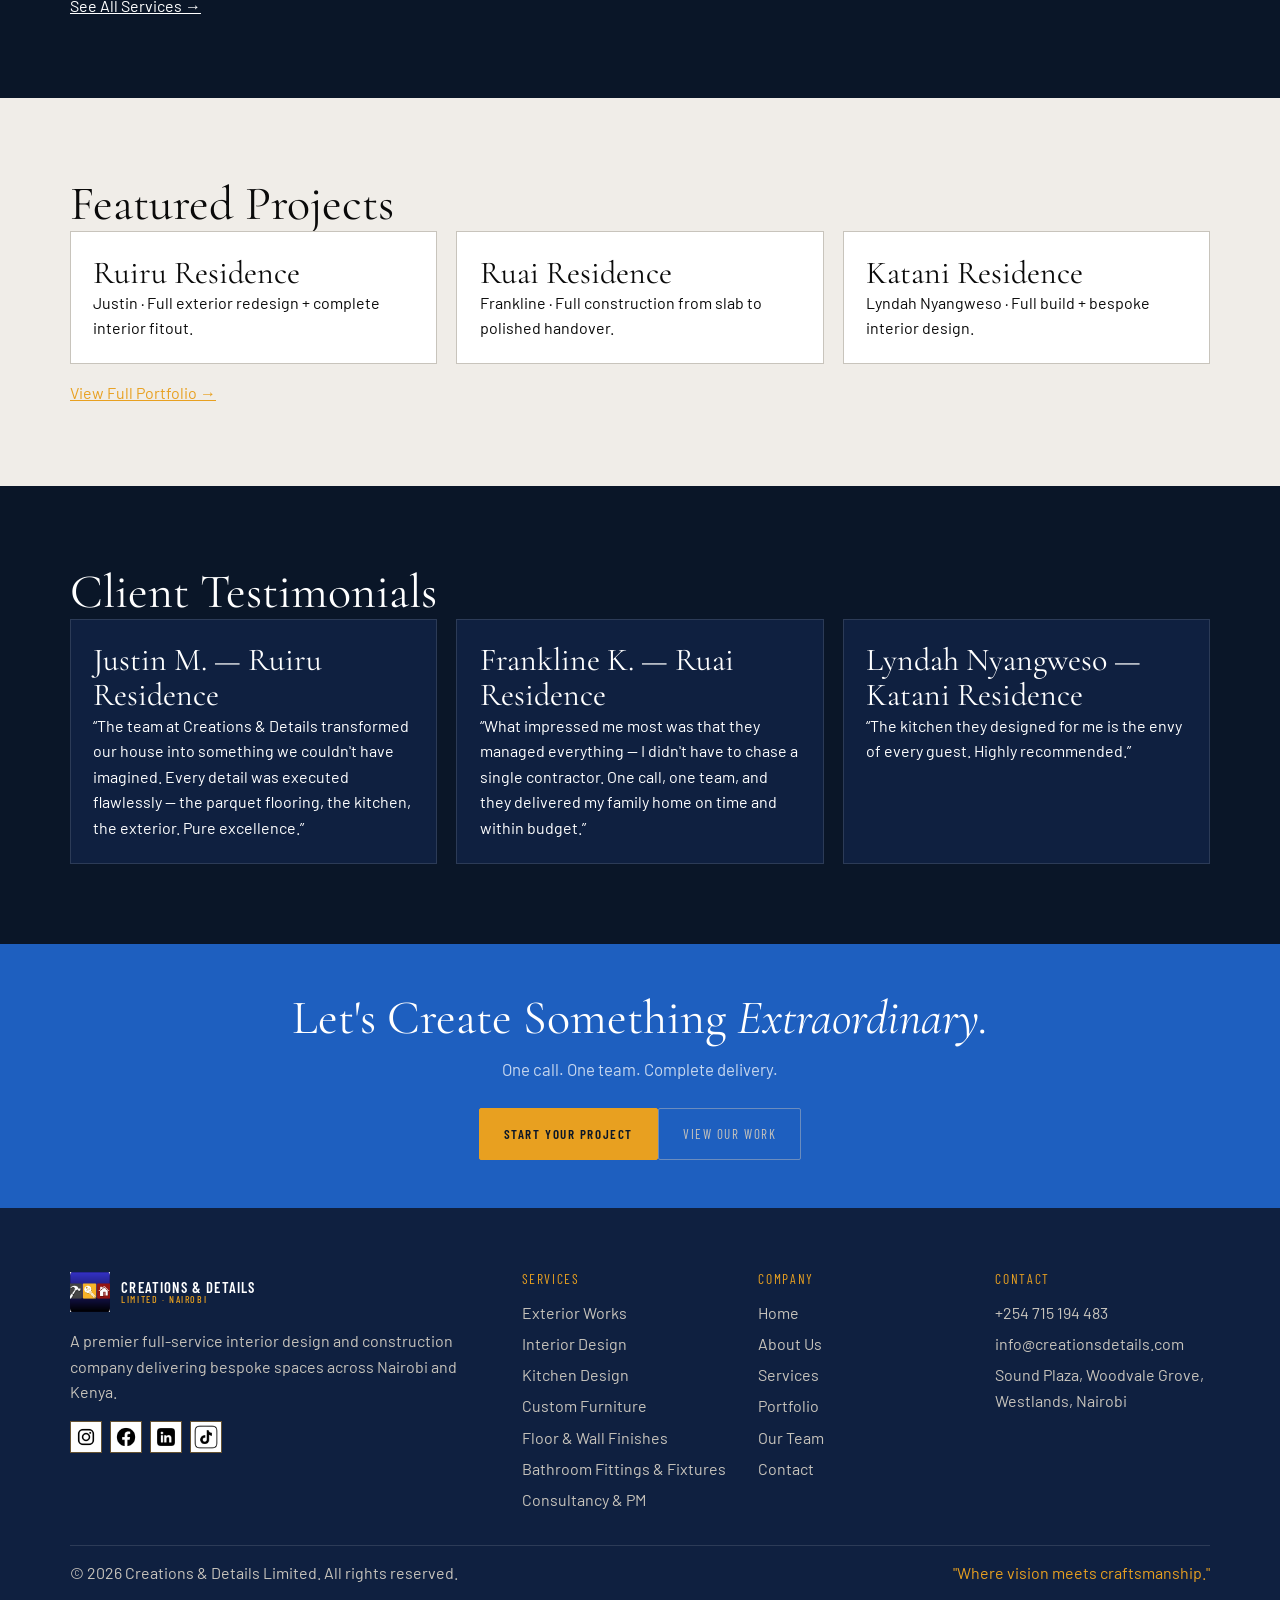
==== commit a524f38f: "Update contact email to info@creationsdetails.com" ====
--- a/index.html
+++ b/index.html
@@ -117,7 +117,7 @@
       <h4>Contact</h4>
       <ul>
         <li><a href="tel:+254715194483">+254 715 194 483</a></li>
-        <li><a href="mailto:creationsdetails20@gmail.com">creationsdetails20@gmail.com</a></li>
+        <li><a href="mailto:info@creationsdetails.com">info@creationsdetails.com</a></li>
         <li><a href="contact.html">Sound Plaza, Woodvale Grove, Westlands, Nairobi</a></li>
       </ul>
     </div>
--- a/assets/css/global.css
+++ b/assets/css/global.css
@@ -27,7 +27,6 @@
   background: #fff;
   line-height: 1.6;
 }
-
 body.menu-open { overflow: hidden; }
 a { color: inherit; }
 img { max-width: 100%; display: block; }
@@ -49,71 +48,43 @@
 .eyebrow-line { width: 42px; height: 1px; background: var(--amber); }
 .eyebrow-text { font-family: var(--font-ui); letter-spacing: .2em; text-transform: uppercase; font-size: .72rem; color: var(--amber); }
 .eyebrow { display: flex; gap: .8rem; align-items: center; margin-bottom: 1rem; }
+.eyebrow.centered { justify-content: center; }
 
-.btn-primary, .btn-outline, .btn-whatsapp {
-  display: inline-flex;
-  align-items: center;
-  justify-content: center;
-  padding: .9rem 1.5rem;
-  text-decoration: none;
-  border-radius: 2px;
-  font-family: var(--font-ui);
-  letter-spacing: .12em;
-  text-transform: uppercase;
-  font-size: .82rem;
+.btn-primary, .btn-outline {
+  display: inline-flex; align-items: center; justify-content: center;
+  padding: .9rem 1.5rem; text-decoration: none; border-radius: 2px;
+  font-family: var(--font-ui); letter-spacing: .12em; text-transform: uppercase; font-size: .82rem;
   transition: .25s ease;
 }
-
 .btn-primary { background: var(--amber); color: var(--navy); border: 1px solid var(--amber); font-weight: 600; }
 .btn-primary:hover { background: var(--amber-light); border-color: var(--amber-light); transform: translateY(-1px); }
-.btn-outline { color: var(--gray-300); border: 1px solid rgba(200, 196, 188, .45); }
+.btn-outline { color: var(--gray-300); border: 1px solid rgba(200,196,188,.45); }
 .btn-outline:hover { color: var(--amber); border-color: var(--amber); }
-.btn-whatsapp { background: #25d366; color: #fff; border: 1px solid #25d366; }
-.btn-whatsapp:hover { background: #1fb657; border-color: #1fb657; }
 
 #main-nav {
-  position: sticky;
-  top: 0;
-  z-index: 1000;
-  background: rgba(10, 22, 40, .92);
-  border-bottom: 1px solid rgba(232, 160, 32, .15);
+  position: sticky; top: 0; z-index: 1000;
+  background: rgba(10,22,40,.92);
+  border-bottom: 1px solid rgba(232,160,32,.15);
+  -webkit-backdrop-filter: blur(10px);
   backdrop-filter: blur(10px);
-  display: flex;
-  justify-content: space-between;
-  align-items: center;
-  gap: 1rem;
-  padding: 1rem 4vw;
+  display: flex; justify-content: space-between; align-items: center;
+  gap: 1rem; padding: 1rem 4vw;
 }
-
-#main-nav.scrolled { background: rgba(10, 22, 40, .98); border-bottom-color: rgba(232, 160, 32, .28); }
+#main-nav.scrolled { background: rgba(10,22,40,.98); border-bottom-color: rgba(232,160,32,.28); }
 .nav-logo { display: flex; align-items: center; gap: .7rem; }
+.logo-img { width: 40px; height: 40px; object-fit: contain; }
 .logo-mark {
-  width: 40px;
-  height: 40px;
-  border-radius: 2px;
-  background: linear-gradient(135deg, var(--amber), var(--amber-light));
-  display: grid;
-  place-items: center;
-  color: var(--navy);
-  font-family: var(--font-display);
-  font-size: 1.2rem;
-  font-weight: 600;
+  width: 40px; height: 40px; border-radius: 2px; background: linear-gradient(135deg,var(--amber),var(--amber-light));
+  display: grid; place-items: center; color: var(--navy); font-family: var(--font-display); font-size: 1.2rem; font-weight: 600;
 }
-
 .logo-text { display: grid; line-height: 1.05; }
 .logo-name { font: 600 .92rem/1 var(--font-ui); letter-spacing: .08em; text-transform: uppercase; color: #fff; }
 .logo-sub { font: 500 .62rem/1 var(--font-ui); letter-spacing: .16em; text-transform: uppercase; color: var(--amber); }
 .nav-links { list-style: none; display: flex; gap: 1.6rem; align-items: center; }
 .nav-links a {
-  color: var(--gray-300);
-  text-decoration: none;
-  font: 500 .82rem/1 var(--font-ui);
-  letter-spacing: .11em;
-  text-transform: uppercase;
-  border-bottom: 2px solid transparent;
-  padding-bottom: .2rem;
+  color: var(--gray-300); text-decoration: none; font: 500 .82rem/1 var(--font-ui); letter-spacing: .11em; text-transform: uppercase;
+  border-bottom: 2px solid transparent; padding-bottom: .2rem;
 }
-
 .nav-links a:hover { color: var(--amber); }
 .nav-links a.active { color: var(--amber); border-bottom-color: var(--amber); }
 .nav-cta { background: var(--amber); color: var(--navy) !important; padding: .6rem 1.1rem; border-bottom: none !important; font-weight: 700 !important; }
@@ -121,30 +92,22 @@
 .nav-hamburger { display: none; border: 1px solid var(--amber); background: transparent; color: var(--amber); padding: .45rem .7rem; font-size: 1.1rem; cursor: pointer; }
 
 .nav-mobile-overlay {
-  position: fixed;
-  inset: 0;
-  z-index: 1200;
+  position: fixed; inset: 0; z-index: 1200;
   background: var(--amber);
   color: var(--navy);
   transform: translateY(-100%);
   transition: transform .3s ease;
-  display: grid;
-  align-content: start;
+  display: grid; align-content: start;
   padding: 1rem 6vw 2rem;
 }
-
 .nav-mobile-overlay.open { transform: translateY(0); }
 .mobile-top { display: flex; justify-content: space-between; align-items: center; margin-bottom: 2rem; }
 .mobile-close { border: 1px solid var(--navy); background: transparent; color: var(--navy); font-size: 1.2rem; padding: .35rem .6rem; cursor: pointer; }
 .mobile-links { list-style: none; display: grid; gap: 1rem; }
 .mobile-links a {
-  text-decoration: none;
-  color: var(--navy);
-  font: 600 1.1rem/1.1 var(--font-ui);
-  letter-spacing: .12em;
-  text-transform: uppercase;
+  text-decoration: none; color: var(--navy);
+  font: 600 1.1rem/1.1 var(--font-ui); letter-spacing: .12em; text-transform: uppercase;
 }
-
 .mobile-links a.active { color: #fff; }
 
 .page-hero-inner {
@@ -153,128 +116,43 @@
   text-align: center;
   padding: 6rem 0 4rem;
 }
-
 .page-hero-inner p { max-width: 760px; margin: 1rem auto 0; color: var(--gray-300); }
 .breadcrumb { margin-top: 1rem; color: var(--gray-300); font-size: .9rem; }
 .breadcrumb a { color: var(--amber); text-decoration: none; }
 
-.page-hero {
-  color: #fff;
-  padding: 6rem 0 4rem;
-  background-size: cover;
-  background-position: center;
-}
-
-.page-hero p { max-width: 760px; color: var(--gray-300); margin-top: .8rem; }
-
-.card-grid-3 { display: grid; grid-template-columns: repeat(3, minmax(0, 1fr)); gap: 1.2rem; }
+.card-grid-3 { display: grid; grid-template-columns: repeat(3, minmax(0,1fr)); gap: 1.2rem; }
 .card { background: #fff; border: 1px solid var(--gray-300); padding: 1.4rem; }
-.section-dark .card { background: var(--navy-mid); border-color: rgba(255, 255, 255, .12); }
-
-.service-card, .service-item, .portfolio-card, .team-card, .testimonial-card, .process-step, .stat-box, .card {
-  opacity: 0;
-  transform: translateY(24px);
-  transition: opacity .5s ease, transform .5s ease;
-}
-
-.service-card.revealed,
-.service-item.revealed,
-.portfolio-card.revealed,
-.team-card.revealed,
-.testimonial-card.revealed,
-.process-step.revealed,
-.stat-box.revealed,
-.card.revealed {
-  opacity: 1;
-  transform: translateY(0);
-}
-
-.process-detail-step {
-  display: grid;
-  grid-template-columns: 1fr 1fr;
-  gap: 4rem;
-  align-items: center;
-  padding: 4rem 0;
-  border-bottom: 1px solid #eee;
-}
-
-.process-detail-step.reverse { direction: rtl; }
-.process-detail-step.reverse > * { direction: ltr; }
-
-.process-detail-img {
-  height: 380px;
-  border-radius: 12px;
-  background-size: cover;
-  background-position: center;
-  box-shadow: 0 8px 32px rgba(0, 0, 0, .12);
-}
-
-.step-number {
-  display: inline-block;
-  font-size: .75rem;
-  font-weight: 700;
-  letter-spacing: .15em;
-  text-transform: uppercase;
-  color: #f59e0b;
-  margin-bottom: .5rem;
-}
-
-.process-detail-content h2 { font-size: 2rem; margin: .25rem 0 1rem; color: #0d1b3e; }
-.process-detail-content ul { margin-top: 1rem; padding-left: 1.25rem; color: #555; }
-.process-detail-content ul li { margin-bottom: .4rem; }
+.section-dark .card { background: var(--navy-mid); border-color: rgba(255,255,255,.12); }
 
 footer { background: var(--navy-mid); color: #fff; padding: 4rem 0 1.4rem; }
 .footer-grid {
-  width: min(1140px, 92vw);
-  margin: 0 auto;
-  display: grid;
-  grid-template-columns: 2fr 1fr 1fr 1fr;
-  gap: 1.4rem;
+  width: min(1140px, 92vw); margin: 0 auto;
+  display: grid; grid-template-columns: 2fr 1fr 1fr 1fr; gap: 1.4rem;
 }
-
 .footer-about p { color: var(--gray-300); margin: 1rem 0; }
 .footer-social { display: flex; gap: .5rem; }
 .social-link {
-  width: 2rem;
-  height: 2rem;
-  border: 1px solid rgba(232, 160, 32, .4);
-  display: grid;
-  place-items: center;
-  text-decoration: none;
-  color: var(--amber);
-  font-size: .75rem;
+  width: 2rem; height: 2rem; border: 1px solid rgba(232,160,32,.4);
+  display: grid; place-items: center; text-decoration: none; color: var(--amber); font-size: .75rem;
 }
-
 .footer-col h4 { font-family: var(--font-ui); letter-spacing: .12em; text-transform: uppercase; margin-bottom: .8rem; font-size: .85rem; color: var(--amber); }
 .footer-col ul { list-style: none; display: grid; gap: .35rem; }
 .footer-col a { text-decoration: none; color: var(--gray-300); }
 .footer-col a:hover { color: #fff; }
 .footer-bottom {
-  width: min(1140px, 92vw);
-  margin: 2rem auto 0;
-  border-top: 1px solid rgba(255, 255, 255, .12);
+  width: min(1140px, 92vw); margin: 2rem auto 0;
+  border-top: 1px solid rgba(255,255,255,.12);
   padding-top: .9rem;
-  display: flex;
-  justify-content: space-between;
-  gap: 1rem;
-  color: var(--gray-300);
+  display: flex; justify-content: space-between; gap: 1rem; color: var(--gray-300);
 }
-
 .footer-tagline { color: var(--amber); }
 
 .whatsapp-btn {
-  position: fixed;
-  right: 1rem;
-  bottom: 1rem;
-  z-index: 1500;
-  width: 56px;
-  height: 56px;
-  border-radius: 50%;
-  display: grid;
-  place-items: center;
-  background: #25d366;
-  color: #fff;
-  box-shadow: 0 10px 24px rgba(37, 211, 102, .35);
+  position: fixed; right: 1rem; bottom: 1rem; z-index: 1500;
+  width: 56px; height: 56px; border-radius: 50%;
+  display: grid; place-items: center;
+  background: #25d366; color: #fff;
+  box-shadow: 0 10px 24px rgba(37,211,102,.35);
 }
 
 ::-webkit-scrollbar { width: 10px; }
@@ -282,20 +160,8 @@
 ::-webkit-scrollbar-track { background: var(--gray-100); }
 
 @media (max-width: 1024px) {
-  .card-grid-3 { grid-template-columns: repeat(2, minmax(0, 1fr)); }
-  .footer-grid { grid-template-columns: repeat(2, minmax(0, 1fr)); }
-}
-
-@media (max-width: 768px) {
-  .process-detail-step,
-  .process-detail-step.reverse {
-    grid-template-columns: 1fr;
-    direction: ltr;
-    gap: 2rem;
-    padding: 2rem 0;
-  }
-
-  .process-detail-img { height: 240px; }
+  .card-grid-3 { grid-template-columns: repeat(2, minmax(0,1fr)); }
+  .footer-grid { grid-template-columns: repeat(2, minmax(0,1fr)); }
 }
 
 @media (max-width: 767px) {
--- a/assets/css/home.css
+++ b/assets/css/home.css
@@ -1,55 +1,23 @@
-body { background: #fff; color: var(--text-dark); }
-
-.home-hero {
-  background-image:
-    linear-gradient(135deg, rgba(13, 27, 62, 0.75) 0%, rgba(30, 58, 138, 0.55) 100%),
-    url('/assets/images/portfolio/katani_exterior_01_completed_front.jpg');
-  background-size: cover;
-  background-position: center 40%;
-  background-attachment: fixed;
-  color: #fff;
-  padding: 6rem 0 4rem;
-  transition: background-image 1.5s ease-in-out;
-}
-
-.hero-grid { display: grid; grid-template-columns: 1.2fr .8fr; gap: 2rem; align-items: end; }
-.home-hero em { color: var(--amber); font-style: italic; }
-.hero-subtitle { max-width: 620px; color: var(--gray-300); margin: 1rem 0 1.4rem; }
-
-.hero-stats { display: grid; gap: 1rem; }
-.stat-card { background: var(--navy-mid); border: 1px solid rgba(255, 255, 255, .2); padding: 1.5rem; }
-.stat-card strong { display: block; font: 600 2.4rem/1 var(--font-display); color: var(--amber); }
-.stat-card span { color: #fff; }
-
-.reveal { opacity: 0; transform: translateY(16px); animation: rise .7s ease forwards; }
-.hero-loaded .reveal { animation-play-state: running; }
-@keyframes rise { to { opacity: 1; transform: none; } }
-
-.marquee-strip { background: var(--amber); color: var(--navy); overflow: hidden; padding: .7rem 0; }
-.marquee-track { display: flex; white-space: nowrap; animation: marquee 24s linear infinite; }
-.marquee-track span { padding-right: 2rem; font-weight: 600; }
-@keyframes marquee { from { transform: translateX(0); } to { transform: translateX(-50%); } }
-
-.about-teaser { display: grid; grid-template-columns: 1.2fr .8fr; gap: 1.5rem; align-items: center; }
-.about-teaser em { color: var(--amber); }
-.about-teaser p { margin: .9rem 0; }
-.pillars { display: grid; grid-template-columns: repeat(2, minmax(0, 1fr)); gap: .6rem; margin: 1rem 0; }
-.pillars span { background: #fff; border: 1px solid var(--gray-300); padding: .5rem .7rem; }
-.specialist-badge { background: var(--navy); color: #fff; padding: 2rem; text-align: center; font: 600 1.4rem/1.2 var(--font-display); }
-.section-link { margin-top: 1rem; }
-.section-link a { color: var(--amber); }
-.section-dark h2,
-.section-dark .section-link a { color: #fff; }
-.cta-strip { background: var(--blue); color: #fff; padding: 3rem 0; text-align: center; }
-.cta-strip h2 { margin-bottom: 1rem; }
-
-@media (max-width: 1024px) {
-  .hero-grid,
-  .about-teaser { grid-template-columns: 1fr; }
-  .hero-stats { grid-template-columns: repeat(2, minmax(0, 1fr)); }
-}
-
-@media (max-width: 767px) {
-  .home-hero { padding: 5rem 0 3.5rem; background-attachment: scroll; }
-  .hero-stats { grid-template-columns: 1fr; }
-}
+body{background:#fff;color:var(--text-dark)}
+.home-hero{background:var(--navy);color:#fff;padding:6rem 0 4rem}
+.hero-grid{display:grid;grid-template-columns:1.2fr .8fr;gap:2rem;align-items:end}
+.home-hero em{color:var(--amber);font-style:italic}.hero-subtitle{max-width:620px;color:var(--gray-300);margin:1rem 0 1.4rem}
+.hero-stats{display:grid;gap:1rem}.stat-card{background:var(--navy-mid);border:1px solid rgba(255,255,255,.2);padding:1.5rem}.stat-card strong{display:block;font:600 2.4rem/1 var(--font-display);color:var(--amber)}
+.reveal{opacity:0;transform:translateY(16px);animation:rise .7s ease forwards;}
+.reveal.delay-1{animation-delay:.1s;}
+.reveal.delay-2{animation-delay:.2s;}
+.reveal.delay-3{animation-delay:.3s;}
+.reveal.delay-4{animation-delay:.4s;}
+.hero-loaded .reveal{animation-play-state:running;}
+@keyframes rise{to{opacity:1;transform:none}}
+.hero-actions .btn-outline{margin-left:.75rem;}
+.cta-copy{color:rgba(255,255,255,.75);margin:-.3rem 0 1.6rem;font-size:1.05rem;}
+.marquee-strip{background:var(--amber);color:var(--navy);overflow:hidden;padding:.7rem 0}.marquee-track{display:flex;white-space:nowrap;animation:marquee 24s linear infinite}.marquee-track span{padding-right:2rem;font-weight:600}
+@keyframes marquee{from{transform:translateX(0)}to{transform:translateX(-50%)}}
+.about-teaser{display:grid;grid-template-columns:1.2fr .8fr;gap:1.5rem;align-items:center}.about-teaser em{color:var(--amber)}.about-teaser p{margin:.9rem 0}
+.pillars{display:grid;grid-template-columns:repeat(2,minmax(0,1fr));gap:.6rem;margin:1rem 0}.pillars span{background:#fff;border:1px solid var(--gray-300);padding:.5rem .7rem}
+.specialist-badge{background:var(--navy);color:#fff;padding:2rem;text-align:center;font:600 1.4rem/1.2 var(--font-display)}
+.section-link{margin-top:1rem}.section-link a{color:var(--amber)}
+.section-dark h2,.section-dark .section-link a{color:#fff}.cta-strip{background:var(--blue);color:#fff;padding:3rem 0;text-align:center}.cta-strip h2{margin-bottom:1rem}
+@media(max-width:1024px){.hero-grid,.about-teaser{grid-template-columns:1fr}.hero-stats{grid-template-columns:repeat(2,minmax(0,1fr))}}
+@media(max-width:767px){.home-hero{padding:5rem 0 3.5rem}.hero-stats{grid-template-columns:1fr}}
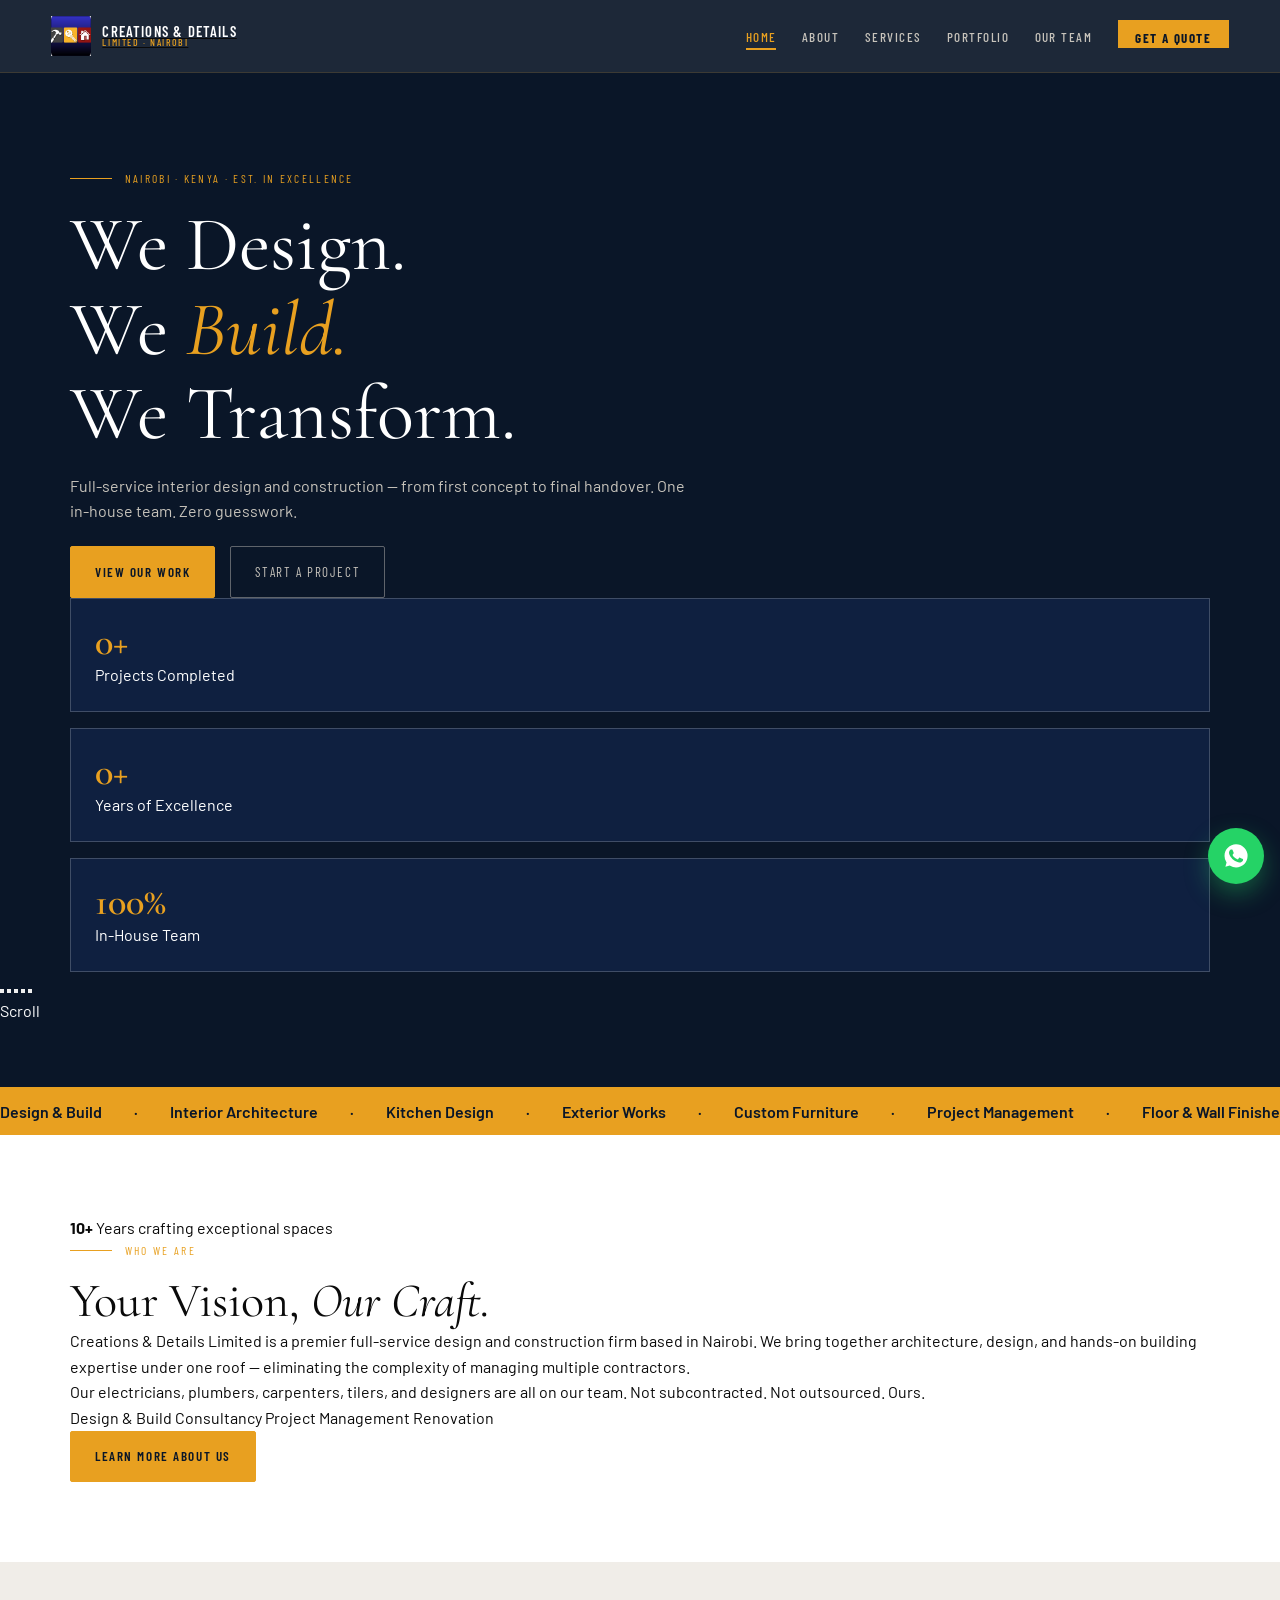
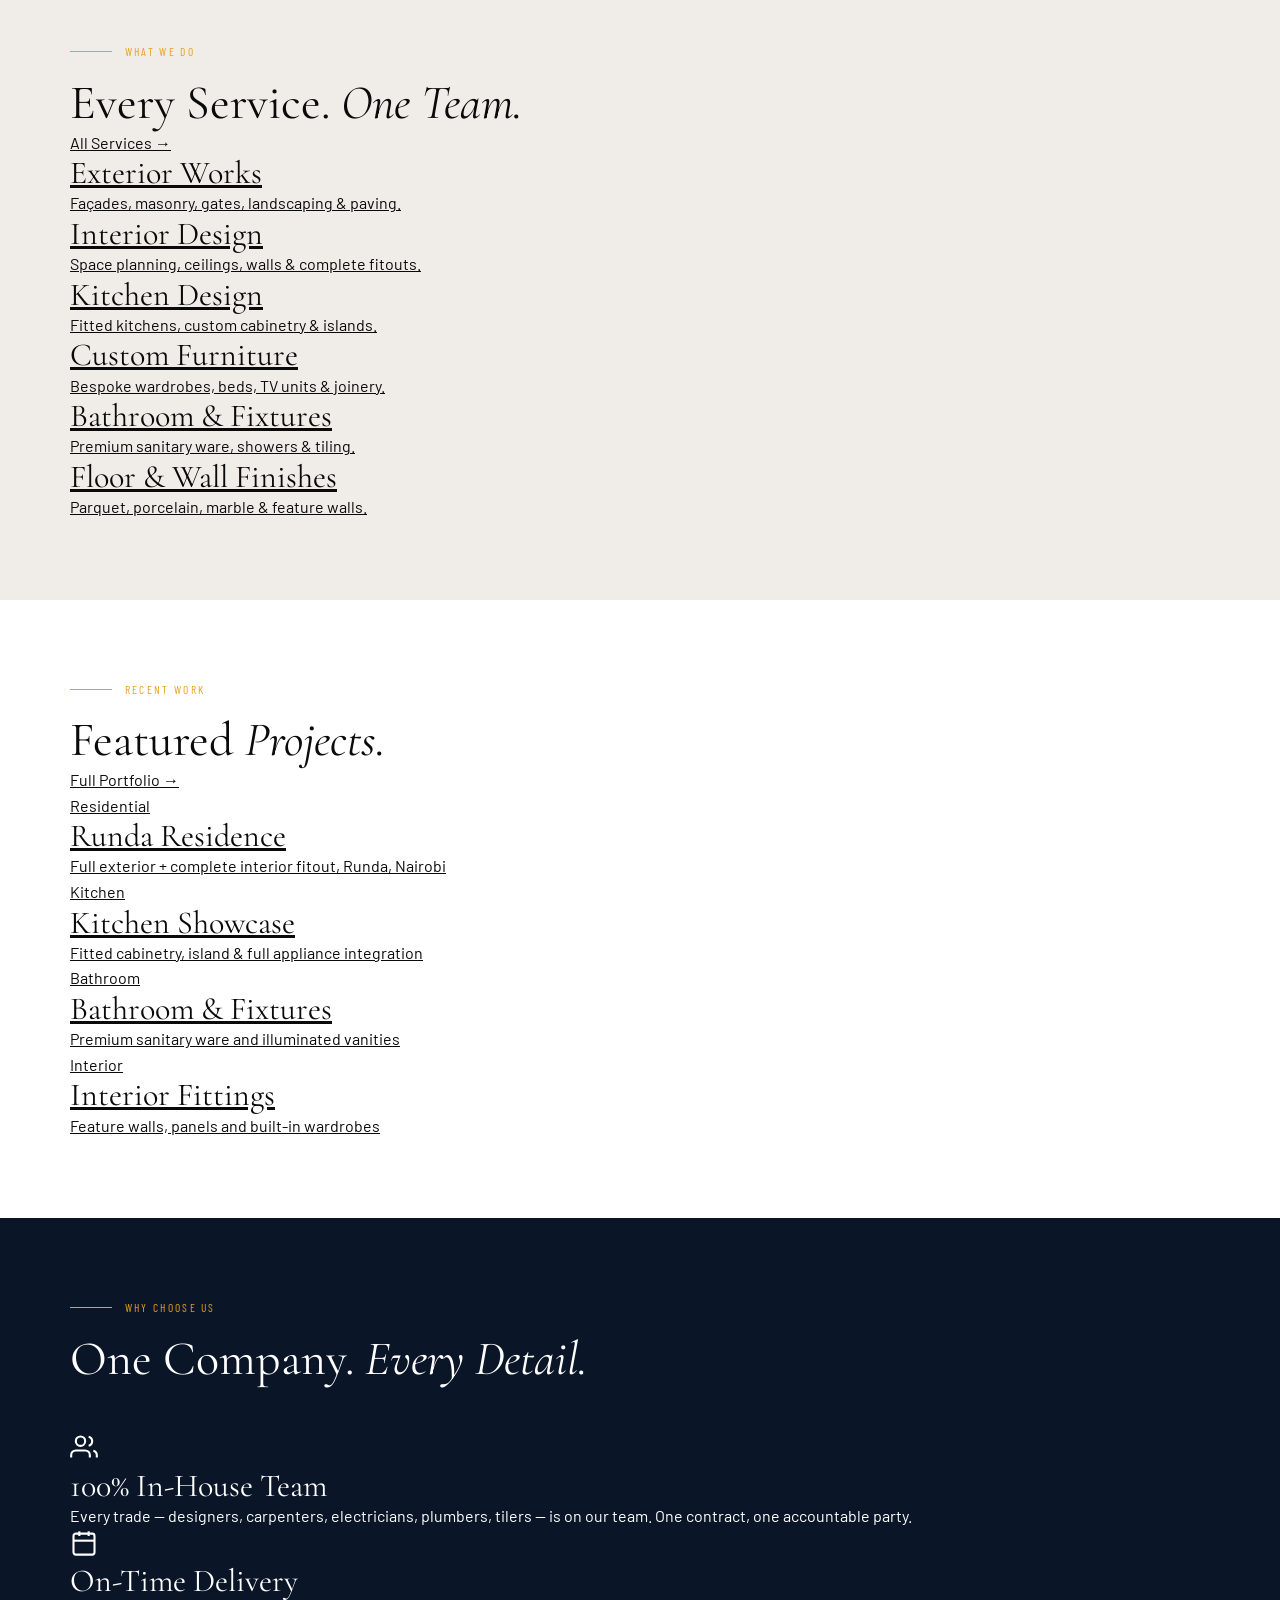
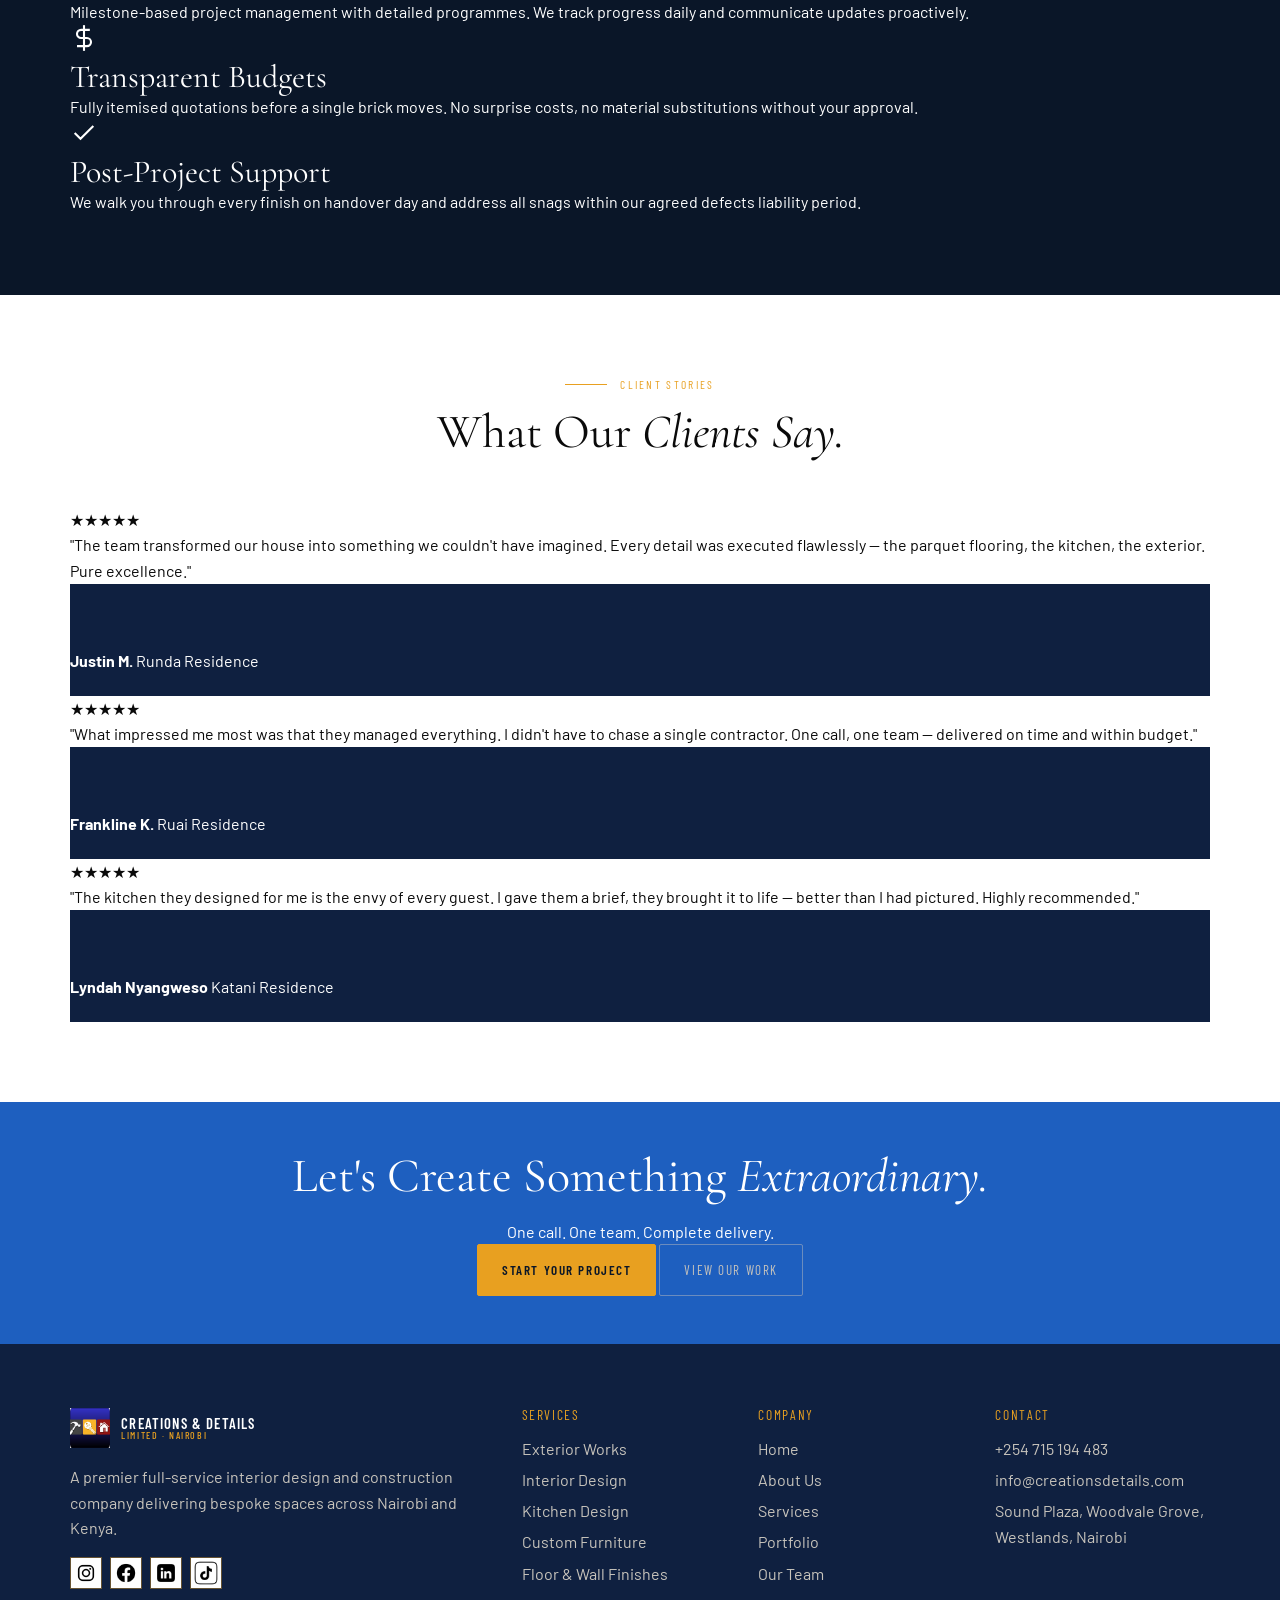
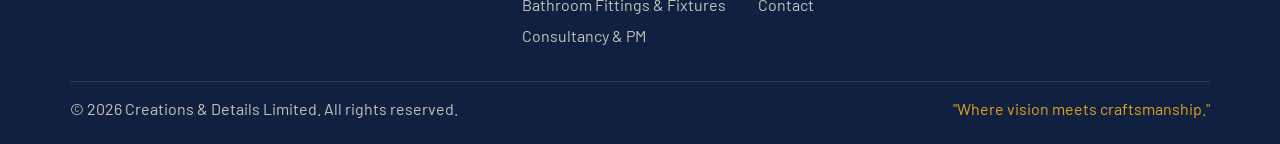
==== commit 44bb7f81: "Elevate homepage: hero slideshow, image sections, editorial grid" ====
--- a/index.html
+++ b/index.html
@@ -2,18 +2,50 @@
 <html lang="en">
 <head>
 <title>Creations & Details Limited | Interior Design & Construction Nairobi</title>
-<meta name="description" content="Full-service interior design and construction company in Nairobi. Design, Build, Renovate. Expert team for kitchens, interiors, exteriors & custom furniture.">
+<meta name="description" content="Full-service interior design and construction company in Nairobi. We design, build and transform spaces — kitchens, interiors, exteriors and custom furniture. One in-house team.">
 <meta charset="UTF-8">
 <link rel="icon" type="image/png" href="assets/images/logo.png">
 <meta name="theme-color" content="#0A1628">
 <meta name="viewport" content="width=device-width, initial-scale=1.0">
+<meta property="og:title" content="Creations &amp; Details Limited | Interior Design &amp; Construction Nairobi">
+<meta property="og:description" content="Full-service interior design and construction firm in Nairobi. We design, build and transform spaces — one accountable in-house team.">
+<meta property="og:image" content="https://creationsdetails.com/assets/images/projects/interior/IMG-20260602-WA0043.jpg">
+<meta property="og:url" content="https://creationsdetails.com">
+<meta property="og:type" content="website">
+<meta name="twitter:card" content="summary_large_image">
+<link rel="canonical" href="https://creationsdetails.com">
 <link rel="preconnect" href="https://fonts.googleapis.com">
 <link rel="preconnect" href="https://fonts.gstatic.com" crossorigin>
 <link href="https://fonts.googleapis.com/css2?family=Cormorant+Garamond:ital,wght@0,300;0,400;0,600;1,300;1,400&family=Barlow:wght@300;400;500;600;700&family=Barlow+Condensed:wght@400;500;600;700&display=swap" rel="stylesheet">
 <link rel="stylesheet" href="assets/css/global.css">
 <link rel="stylesheet" href="assets/css/home.css">
+<script type="application/ld+json">
+{
+  "@context": "https://schema.org",
+  "@type": "LocalBusiness",
+  "name": "Creations & Details Limited",
+  "description": "Full-service interior design and construction firm in Nairobi, Kenya.",
+  "url": "https://creationsdetails.com",
+  "telephone": "+254715194483",
+  "email": "info@creationsdetails.com",
+  "address": {
+    "@type": "PostalAddress",
+    "streetAddress": "Sound Plaza, Woodvale Grove, Westlands",
+    "addressLocality": "Nairobi",
+    "addressCountry": "KE"
+  },
+  "openingHours": "Mo-Sa 08:00-18:00",
+  "sameAs": [
+    "https://www.instagram.com/creationsanddetailsltd",
+    "https://www.facebook.com/creationsanddetailsltd",
+    "https://www.tiktok.com/@creationsanddetailsltd"
+  ]
+}
+</script>
 </head>
 <body>
+
+<!-- NAV -->
 <nav id="main-nav">
   <a class="nav-logo" href="index.html">
     <img class="logo-img" src="assets/images/logo.png" alt="Creations &amp; Details Limited logo">
@@ -33,10 +65,7 @@
   <button class="nav-hamburger" aria-label="Open menu">&#9776;</button>
 </nav>
 <div class="nav-mobile-overlay" id="mobileMenu">
-  <div class="mobile-top">
-    <strong>Menu</strong>
-    <button class="mobile-close" aria-label="Close menu">&times;</button>
-  </div>
+  <div class="mobile-top"><strong>Menu</strong><button class="mobile-close" aria-label="Close menu">&times;</button></div>
   <ul class="mobile-links">
     <li><a href="index.html">Home</a></li>
     <li><a href="about.html">About</a></li>
@@ -46,35 +75,313 @@
     <li><a href="contact.html">Get a Quote</a></li>
   </ul>
 </div>
+
 <main>
-<section class="home-hero">
-  <div class="container hero-grid">
-    <div>
-      <div class="eyebrow reveal delay-1"><span class="eyebrow-line"></span><span class="eyebrow-text">Nairobi · Kenya · Est. In Excellence</span></div>
-      <h1 class="reveal delay-2">We Design.<br>We <em>Build.</em><br>We Transform.</h1>
-      <p class="hero-subtitle reveal delay-3">Full-service interior design and construction firm delivering end-to-end project excellence — from concept and consultancy to the final detail.</p>
-      <div class="hero-actions reveal delay-4">
+
+<!-- ══════════════════════════════════════════
+     HERO — full-screen image with slideshow
+══════════════════════════════════════════ -->
+<section class="home-hero" id="hero">
+  <!-- Slideshow backgrounds -->
+  <div class="hero-slides">
+    <div class="hero-slide active" style="background-image:url('assets/images/projects/interior/IMG-20260602-WA0043.jpg')"></div>
+    <div class="hero-slide" style="background-image:url('assets/images/projects/exterior/IMG-20260602-WA0084.jpg')"></div>
+    <div class="hero-slide" style="background-image:url('assets/images/projects/kitchen/IMG-20260602-WA0057.jpg')"></div>
+    <div class="hero-slide" style="background-image:url('assets/images/projects/bathroom&fixtures/IMG-20260602-WA0029.jpg')"></div>
+    <div class="hero-slide" style="background-image:url('assets/images/projects/furniture/IMG-20260602-WA0079.jpg')"></div>
+  </div>
+  <div class="hero-overlay"></div>
+
+  <div class="container hero-content">
+    <div class="hero-text">
+      <div class="eyebrow reveal">
+        <span class="eyebrow-line"></span>
+        <span class="eyebrow-text">Nairobi · Kenya · Est. In Excellence</span>
+      </div>
+      <h1 class="reveal">We Design.<br>We <em>Build.</em><br>We Transform.</h1>
+      <p class="hero-subtitle reveal">Full-service interior design and construction — from first concept to final handover. One in-house team. Zero guesswork.</p>
+      <div class="hero-actions reveal">
         <a class="btn-primary" href="portfolio.html">View Our Work</a>
         <a class="btn-outline" href="contact.html">Start a Project</a>
       </div>
     </div>
     <div class="hero-stats">
-      <article class="stat-card"><strong>150+</strong><span>Projects Completed</span></article>
-      <article class="stat-card"><strong>10+</strong><span>Years of Excellence</span></article>
-    </div>
-  </div>
-</section>
-<section class="marquee-strip"><div class="marquee-track"><span>Design &amp; Build · Interior Architecture · Space Planning · Kitchen Design · Project Management · Consultancy · Walling &amp; Structures · Landscaping · Floor Finishes · Custom Furniture · General Renovations · </span><span>Design &amp; Build · Interior Architecture · Space Planning · Kitchen Design · Project Management · Consultancy · Walling &amp; Structures · Landscaping · Floor Finishes · Custom Furniture · General Renovations · </span></div></section>
-<section class="section section-light"><div class="container about-teaser"><div><h2>Your Vision, <em>Our Craft.</em></h2><p>Creations &amp; Details Limited is a premier full-service design and construction firm based in Nairobi. Led by seasoned professionals with deep roots in both interior design and construction, we bring together architecture, design, and hands-on building expertise under one roof — eliminating the complexity of managing multiple contractors and the quality gaps that come with fragmented teams.</p><p>From the first conversation to the day we hand over your keys, our in-house team of specialists handles every discipline with precision. We do not subcontract our core trades. Our electricians, plumbers, carpenters, tilers, and designers are all on our team.</p><div class="pillars"><span>Design &amp; Build</span><span>Consultancy</span><span>Project Management</span><span>Renovation</span></div><a href="about.html">Learn more about us →</a></div><aside class="specialist-badge">100% In-House Specialists</aside></div></section>
-<section class="section section-dark"><div class="container"><h2>Services Snapshot</h2><div class="card-grid-3"><article class="card"><h3>Exterior Works</h3><p>Façade upgrades, masonry, landscaping and all external environments.</p></article><article class="card"><h3>Interior Design</h3><p>Concept-to-completion interior architecture with practical elegance.</p></article><article class="card"><h3>Kitchen Design</h3><p>Tailored kitchens executed by in-house designers, joiners and fitters.</p></article></div><p class="section-link"><a href="services.html">See All Services →</a></p></div></section>
-<section class="section section-gray"><div class="container"><h2>Featured Projects</h2><div class="card-grid-3"><article class="card"><h3>Ruiru Residence</h3><p>Justin · Full exterior redesign + complete interior fitout.</p></article><article class="card"><h3>Ruai Residence</h3><p>Frankline · Full construction from slab to polished handover.</p></article><article class="card"><h3>Katani Residence</h3><p>Lyndah Nyangweso · Full build + bespoke interior design.</p></article></div><p class="section-link"><a href="portfolio.html">View Full Portfolio →</a></p></div></section>
-<section class="section section-dark"><div class="container"><h2>Client Testimonials</h2><div class="card-grid-3"><article class="card"><h3>Justin M. — Ruiru Residence</h3><p>“The team at Creations &amp; Details transformed our house into something we couldn't have imagined. Every detail was executed flawlessly — the parquet flooring, the kitchen, the exterior. Pure excellence.”</p></article><article class="card"><h3>Frankline K. — Ruai Residence</h3><p>“What impressed me most was that they managed everything — I didn't have to chase a single contractor. One call, one team, and they delivered my family home on time and within budget.”</p></article><article class="card"><h3>Lyndah Nyangweso — Katani Residence</h3><p>“The kitchen they designed for me is the envy of every guest. Highly recommended.”</p></article></div></div></section>
-<section class="cta-strip"><div class="container"><h2>Let's Create Something <em>Extraordinary.</em></h2><p class="cta-copy">One call. One team. Complete delivery.</p><a class="btn-primary" href="contact.html">Start Your Project</a><a class="btn-outline" href="portfolio.html">View Our Work</a></div></section>
+      <div class="stat-card reveal">
+        <strong><span class="count-up" data-target="150">0</span>+</strong>
+        <span>Projects Completed</span>
+      </div>
+      <div class="stat-card reveal">
+        <strong><span class="count-up" data-target="10">0</span>+</strong>
+        <span>Years of Excellence</span>
+      </div>
+      <div class="stat-card reveal">
+        <strong>100%</strong>
+        <span>In-House Team</span>
+      </div>
+    </div>
+  </div>
+
+  <!-- Slide indicators -->
+  <div class="hero-dots">
+    <button class="hero-dot active" data-slide="0" aria-label="Slide 1"></button>
+    <button class="hero-dot" data-slide="1" aria-label="Slide 2"></button>
+    <button class="hero-dot" data-slide="2" aria-label="Slide 3"></button>
+    <button class="hero-dot" data-slide="3" aria-label="Slide 4"></button>
+    <button class="hero-dot" data-slide="4" aria-label="Slide 5"></button>
+  </div>
+
+  <!-- Scroll cue -->
+  <div class="hero-scroll-cue">
+    <span>Scroll</span>
+    <div class="scroll-line"></div>
+  </div>
+</section>
+
+<!-- ══════════════════════════════════════════
+     MARQUEE
+══════════════════════════════════════════ -->
+<div class="marquee-strip">
+  <div class="marquee-track">
+    <span>Design &amp; Build</span><span class="marquee-dot">·</span>
+    <span>Interior Architecture</span><span class="marquee-dot">·</span>
+    <span>Kitchen Design</span><span class="marquee-dot">·</span>
+    <span>Exterior Works</span><span class="marquee-dot">·</span>
+    <span>Custom Furniture</span><span class="marquee-dot">·</span>
+    <span>Project Management</span><span class="marquee-dot">·</span>
+    <span>Floor &amp; Wall Finishes</span><span class="marquee-dot">·</span>
+    <span>Bathroom Fitouts</span><span class="marquee-dot">·</span>
+    <span>General Renovations</span><span class="marquee-dot">·</span>
+    <!-- Duplicate for seamless loop -->
+    <span>Design &amp; Build</span><span class="marquee-dot">·</span>
+    <span>Interior Architecture</span><span class="marquee-dot">·</span>
+    <span>Kitchen Design</span><span class="marquee-dot">·</span>
+    <span>Exterior Works</span><span class="marquee-dot">·</span>
+    <span>Custom Furniture</span><span class="marquee-dot">·</span>
+    <span>Project Management</span><span class="marquee-dot">·</span>
+    <span>Floor &amp; Wall Finishes</span><span class="marquee-dot">·</span>
+    <span>Bathroom Fitouts</span><span class="marquee-dot">·</span>
+    <span>General Renovations</span><span class="marquee-dot">·</span>
+  </div>
+</div>
+
+<!-- ══════════════════════════════════════════
+     ABOUT TEASER — split with real image
+══════════════════════════════════════════ -->
+<section class="section about-section">
+  <div class="container about-grid">
+    <div class="about-images reveal-on-scroll">
+      <div class="about-img-main" style="background-image:url('assets/images/projects/residences/IMG-20260602-WA0106.jpg')"></div>
+      <div class="about-img-accent" style="background-image:url('assets/images/projects/interior/IMG-20260602-WA0055.jpg')"></div>
+      <div class="about-badge">
+        <strong>10+</strong>
+        <span>Years crafting exceptional spaces</span>
+      </div>
+    </div>
+    <div class="about-text reveal-on-scroll">
+      <div class="eyebrow"><span class="eyebrow-line"></span><span class="eyebrow-text">Who We Are</span></div>
+      <h2>Your Vision, <em>Our Craft.</em></h2>
+      <p>Creations &amp; Details Limited is a premier full-service design and construction firm based in Nairobi. We bring together architecture, design, and hands-on building expertise under one roof — eliminating the complexity of managing multiple contractors.</p>
+      <p>Our electricians, plumbers, carpenters, tilers, and designers are all on our team. Not subcontracted. Not outsourced. Ours.</p>
+      <div class="about-pillars">
+        <span>Design &amp; Build</span>
+        <span>Consultancy</span>
+        <span>Project Management</span>
+        <span>Renovation</span>
+      </div>
+      <a class="btn-primary" href="about.html">Learn More About Us</a>
+    </div>
+  </div>
+</section>
+
+<!-- ══════════════════════════════════════════
+     SERVICES — image cards
+══════════════════════════════════════════ -->
+<section class="section section-gray services-section">
+  <div class="container">
+    <div class="section-header">
+      <div>
+        <div class="eyebrow"><span class="eyebrow-line"></span><span class="eyebrow-text">What We Do</span></div>
+        <h2>Every Service. <em>One Team.</em></h2>
+      </div>
+      <a class="btn-outline-dark" href="services.html">All Services →</a>
+    </div>
+    <div class="services-grid">
+      <a class="service-card reveal-on-scroll" href="services.html#exterior" style="background-image:url('assets/images/projects/exterior/IMG-20260602-WA0099.jpg')">
+        <div class="service-card-body"><h3>Exterior Works</h3><p>Façades, masonry, gates, landscaping &amp; paving.</p></div>
+      </a>
+      <a class="service-card reveal-on-scroll" href="services.html#interior" style="background-image:url('assets/images/projects/interior/IMG-20260602-WA0043.jpg')">
+        <div class="service-card-body"><h3>Interior Design</h3><p>Space planning, ceilings, walls &amp; complete fitouts.</p></div>
+      </a>
+      <a class="service-card reveal-on-scroll" href="services.html#kitchen" style="background-image:url('assets/images/projects/kitchen/IMG-20260602-WA0057.jpg')">
+        <div class="service-card-body"><h3>Kitchen Design</h3><p>Fitted kitchens, custom cabinetry &amp; islands.</p></div>
+      </a>
+      <a class="service-card reveal-on-scroll" href="services.html#furniture" style="background-image:url('assets/images/projects/furniture/IMG-20260602-WA0079.jpg')">
+        <div class="service-card-body"><h3>Custom Furniture</h3><p>Bespoke wardrobes, beds, TV units &amp; joinery.</p></div>
+      </a>
+      <a class="service-card reveal-on-scroll" href="services.html#fittings" style="background-image:url('assets/images/projects/bathroom&fixtures/IMG-20260602-WA0029.jpg')">
+        <div class="service-card-body"><h3>Bathroom &amp; Fixtures</h3><p>Premium sanitary ware, showers &amp; tiling.</p></div>
+      </a>
+      <a class="service-card reveal-on-scroll" href="services.html#finishes" style="background-image:url('assets/images/projects/interior/IMG-20260602-WA0034.jpg')">
+        <div class="service-card-body"><h3>Floor &amp; Wall Finishes</h3><p>Parquet, porcelain, marble &amp; feature walls.</p></div>
+      </a>
+    </div>
+  </div>
+</section>
+
+<!-- ══════════════════════════════════════════
+     FEATURED PROJECTS — editorial grid
+══════════════════════════════════════════ -->
+<section class="section projects-section">
+  <div class="container">
+    <div class="section-header">
+      <div>
+        <div class="eyebrow"><span class="eyebrow-line"></span><span class="eyebrow-text">Recent Work</span></div>
+        <h2>Featured <em>Projects.</em></h2>
+      </div>
+      <a class="btn-outline-dark" href="portfolio.html">Full Portfolio →</a>
+    </div>
+    <div class="featured-grid">
+      <!-- Large left -->
+      <a class="featured-card featured-card-large reveal-on-scroll" href="portfolio.html">
+        <div class="featured-img" style="background-image:url('assets/images/projects/residences/IMG-20260602-WA0106.jpg')"></div>
+        <div class="featured-body">
+          <span class="featured-tag">Residential</span>
+          <h3>Runda Residence</h3>
+          <p>Full exterior + complete interior fitout, Runda, Nairobi</p>
+        </div>
+      </a>
+      <!-- Right stack -->
+      <div class="featured-stack">
+        <a class="featured-card reveal-on-scroll" href="portfolio.html">
+          <div class="featured-img" style="background-image:url('assets/images/projects/kitchen/IMG-20260602-WA0057.jpg')"></div>
+          <div class="featured-body">
+            <span class="featured-tag">Kitchen</span>
+            <h3>Kitchen Showcase</h3>
+            <p>Fitted cabinetry, island &amp; full appliance integration</p>
+          </div>
+        </a>
+        <a class="featured-card reveal-on-scroll" href="portfolio.html">
+          <div class="featured-img" style="background-image:url('assets/images/projects/bathroom&fixtures/IMG-20260602-WA0029.jpg')"></div>
+          <div class="featured-body">
+            <span class="featured-tag">Bathroom</span>
+            <h3>Bathroom &amp; Fixtures</h3>
+            <p>Premium sanitary ware and illuminated vanities</p>
+          </div>
+        </a>
+        <a class="featured-card reveal-on-scroll" href="portfolio.html">
+          <div class="featured-img" style="background-image:url('assets/images/projects/furniture/IMG-20260602-WA0042.jpg')"></div>
+          <div class="featured-body">
+            <span class="featured-tag">Interior</span>
+            <h3>Interior Fittings</h3>
+            <p>Feature walls, panels and built-in wardrobes</p>
+          </div>
+        </a>
+      </div>
+    </div>
+  </div>
+</section>
+
+<!-- ══════════════════════════════════════════
+     WHY US — dark proof section
+══════════════════════════════════════════ -->
+<section class="section section-dark why-section">
+  <div class="container">
+    <div class="section-header" style="margin-bottom:3rem">
+      <div>
+        <div class="eyebrow"><span class="eyebrow-line"></span><span class="eyebrow-text">Why Choose Us</span></div>
+        <h2 style="color:#fff">One Company. <em>Every Detail.</em></h2>
+      </div>
+    </div>
+    <div class="why-grid">
+      <div class="why-card reveal-on-scroll">
+        <div class="why-icon">
+          <svg width="28" height="28" viewBox="0 0 24 24" fill="none" stroke="currentColor" stroke-width="1.8"><path d="M17 21v-2a4 4 0 0 0-4-4H5a4 4 0 0 0-4 4v2"/><circle cx="9" cy="7" r="4"/><path d="M23 21v-2a4 4 0 0 0-3-3.87"/><path d="M16 3.13a4 4 0 0 1 0 7.75"/></svg>
+        </div>
+        <h3>100% In-House Team</h3>
+        <p>Every trade — designers, carpenters, electricians, plumbers, tilers — is on our team. One contract, one accountable party.</p>
+      </div>
+      <div class="why-card reveal-on-scroll">
+        <div class="why-icon">
+          <svg width="28" height="28" viewBox="0 0 24 24" fill="none" stroke="currentColor" stroke-width="1.8"><rect x="3" y="4" width="18" height="18" rx="2"/><line x1="16" y1="2" x2="16" y2="6"/><line x1="8" y1="2" x2="8" y2="6"/><line x1="3" y1="10" x2="21" y2="10"/></svg>
+        </div>
+        <h3>On-Time Delivery</h3>
+        <p>Milestone-based project management with detailed programmes. We track progress daily and communicate updates proactively.</p>
+      </div>
+      <div class="why-card reveal-on-scroll">
+        <div class="why-icon">
+          <svg width="28" height="28" viewBox="0 0 24 24" fill="none" stroke="currentColor" stroke-width="1.8"><line x1="12" y1="1" x2="12" y2="23"/><path d="M17 5H9.5a3.5 3.5 0 1 0 0 7h5a3.5 3.5 0 1 1 0 7H6"/></svg>
+        </div>
+        <h3>Transparent Budgets</h3>
+        <p>Fully itemised quotations before a single brick moves. No surprise costs, no material substitutions without your approval.</p>
+      </div>
+      <div class="why-card reveal-on-scroll">
+        <div class="why-icon">
+          <svg width="28" height="28" viewBox="0 0 24 24" fill="none" stroke="currentColor" stroke-width="1.8"><polyline points="20 6 9 17 4 12"/></svg>
+        </div>
+        <h3>Post-Project Support</h3>
+        <p>We walk you through every finish on handover day and address all snags within our agreed defects liability period.</p>
+      </div>
+    </div>
+  </div>
+</section>
+
+<!-- ══════════════════════════════════════════
+     TESTIMONIALS
+══════════════════════════════════════════ -->
+<section class="section testimonials-section">
+  <div class="container">
+    <div class="eyebrow" style="justify-content:center;margin-bottom:.8rem"><span class="eyebrow-line"></span><span class="eyebrow-text">Client Stories</span></div>
+    <h2 style="text-align:center;margin-bottom:3rem">What Our <em>Clients Say.</em></h2>
+    <div class="testimonials-grid">
+      <article class="testimonial-card reveal-on-scroll">
+        <div class="testimonial-img" style="background-image:url('assets/images/projects/residences/IMG-20260602-WA0103.jpg')"></div>
+        <div class="testimonial-body">
+          <div class="stars">★★★★★</div>
+          <blockquote>"The team transformed our house into something we couldn't have imagined. Every detail was executed flawlessly — the parquet flooring, the kitchen, the exterior. Pure excellence."</blockquote>
+          <footer><strong>Justin M.</strong> <span>Runda Residence</span></footer>
+        </div>
+      </article>
+      <article class="testimonial-card reveal-on-scroll">
+        <div class="testimonial-img" style="background-image:url('assets/images/projects/interior/IMG-20260602-WA0043.jpg')"></div>
+        <div class="testimonial-body">
+          <div class="stars">★★★★★</div>
+          <blockquote>"What impressed me most was that they managed everything. I didn't have to chase a single contractor. One call, one team — delivered on time and within budget."</blockquote>
+          <footer><strong>Frankline K.</strong> <span>Ruai Residence</span></footer>
+        </div>
+      </article>
+      <article class="testimonial-card reveal-on-scroll">
+        <div class="testimonial-img" style="background-image:url('assets/images/projects/kitchen/IMG-20260602-WA0057.jpg')"></div>
+        <div class="testimonial-body">
+          <div class="stars">★★★★★</div>
+          <blockquote>"The kitchen they designed for me is the envy of every guest. I gave them a brief, they brought it to life — better than I had pictured. Highly recommended."</blockquote>
+          <footer><strong>Lyndah Nyangweso</strong> <span>Katani Residence</span></footer>
+        </div>
+      </article>
+    </div>
+  </div>
+</section>
+
+<!-- ══════════════════════════════════════════
+     CTA STRIP
+══════════════════════════════════════════ -->
+<section class="cta-strip">
+  <div class="cta-strip-bg" style="background-image:url('assets/images/projects/exterior/IMG-20260602-WA0084.jpg')"></div>
+  <div class="container cta-content">
+    <h2>Let's Create Something <em>Extraordinary.</em></h2>
+    <p>One call. One team. Complete delivery.</p>
+    <div class="cta-actions">
+      <a class="btn-primary" href="contact.html">Start Your Project</a>
+      <a class="btn-outline" href="portfolio.html">View Our Work</a>
+    </div>
+  </div>
+</section>
+
 </main>
+
 <footer>
   <div class="footer-grid">
     <div class="footer-about">
-      <div class="nav-logo">
+      <div class="nav-logo" style="margin-bottom:.8rem">
         <img class="logo-img" src="assets/images/logo.png" alt="Creations &amp; Details Limited logo">
         <div class="logo-text">
           <span class="logo-name">Creations &amp; Details</span>
@@ -82,12 +389,11 @@
         </div>
       </div>
       <p>A premier full-service interior design and construction company delivering bespoke spaces across Nairobi and Kenya.</p>
-      <!-- PLACEHOLDER: Update social profile links with real handles -->
       <div class="footer-social">
-        <a class="social-link" href="#" title="Instagram"><img src="assets/images/ig-logo.jpg" alt="Instagram"></a>
-        <a class="social-link" href="#" title="Facebook"><img src="assets/images/fb-logo.jpg" alt="Facebook"></a>
-        <a class="social-link" href="#" title="LinkedIn"><img src="assets/images/linkedin-logo.jpg" alt="LinkedIn"></a>
-        <a class="social-link" href="#" title="TikTok"><img src="assets/images/tiktok-logo.jpg" alt="TikTok"></a>
+        <a class="social-link" href="https://www.instagram.com/creationsanddetailsltd" target="_blank" rel="noopener" title="Instagram" aria-label="Instagram"><img src="assets/images/ig-logo.jpg" alt="Instagram"></a>
+        <a class="social-link" href="https://www.facebook.com/creationsanddetailsltd" target="_blank" rel="noopener" title="Facebook" aria-label="Facebook"><img src="assets/images/fb-logo.jpg" alt="Facebook"></a>
+        <a class="social-link" href="https://www.linkedin.com/company/creations-and-details" target="_blank" rel="noopener" title="LinkedIn" aria-label="LinkedIn"><img src="assets/images/linkedin-logo.jpg" alt="LinkedIn"></a>
+        <a class="social-link" href="https://www.tiktok.com/@creationsanddetailsltd" target="_blank" rel="noopener" title="TikTok" aria-label="TikTok"><img src="assets/images/tiktok-logo.jpg" alt="TikTok"></a>
       </div>
     </div>
     <div class="footer-col">
@@ -118,7 +424,7 @@
       <ul>
         <li><a href="tel:+254715194483">+254 715 194 483</a></li>
         <li><a href="mailto:info@creationsdetails.com">info@creationsdetails.com</a></li>
-        <li><a href="contact.html">Sound Plaza, Woodvale Grove, Westlands, Nairobi</a></li>
+        <li><a href="contact.html">Sound Plaza, Woodvale Grove,<br>Westlands, Nairobi</a></li>
       </ul>
     </div>
   </div>
@@ -127,9 +433,11 @@
     <span class="footer-tagline">"Where vision meets craftsmanship."</span>
   </div>
 </footer>
+
 <a class="whatsapp-btn" href="https://wa.me/254715194483" target="_blank" rel="noopener noreferrer" title="Chat on WhatsApp" aria-label="Chat on WhatsApp">
   <svg width="28" height="28" viewBox="0 0 24 24" fill="currentColor" aria-hidden="true"><path d="M17.472 14.382c-.297-.149-1.758-.867-2.03-.967-.273-.099-.471-.148-.67.15-.197.297-.767.966-.94 1.164-.173.199-.347.223-.644.075-.297-.15-1.255-.463-2.39-1.475-.883-.788-1.48-1.761-1.653-2.059-.173-.297-.018-.458.13-.606.134-.133.298-.347.446-.52.149-.174.198-.298.298-.497.099-.198.05-.371-.025-.52-.075-.149-.669-1.612-.916-2.207-.242-.579-.487-.5-.669-.51-.173-.008-.371-.01-.57-.01-.198 0-.52.074-.792.372-.272.297-1.04 1.016-1.04 2.479 0 1.462 1.065 2.875 1.213 3.074.149.198 2.096 3.2 5.077 4.487.709.306 1.262.489 1.694.625.712.227 1.36.195 1.871.118.571-.085 1.758-.719 2.006-1.413.248-.694.248-1.289.173-1.413-.074-.124-.272-.198-.57-.347m-5.421 7.403h-.004a9.87 9.87 0 01-5.031-1.378l-.361-.214-3.741.982.998-3.648-.235-.374a9.86 9.86 0 01-1.51-5.26c.001-5.45 4.436-9.884 9.888-9.884 2.64 0 5.122 1.03 6.988 2.898a9.825 9.825 0 012.893 6.994c-.003 5.45-4.437 9.884-9.885 9.884"/></svg>
 </a>
+
 <script src="assets/js/global.js"></script>
 <script src="assets/js/home.js"></script>
 </body>
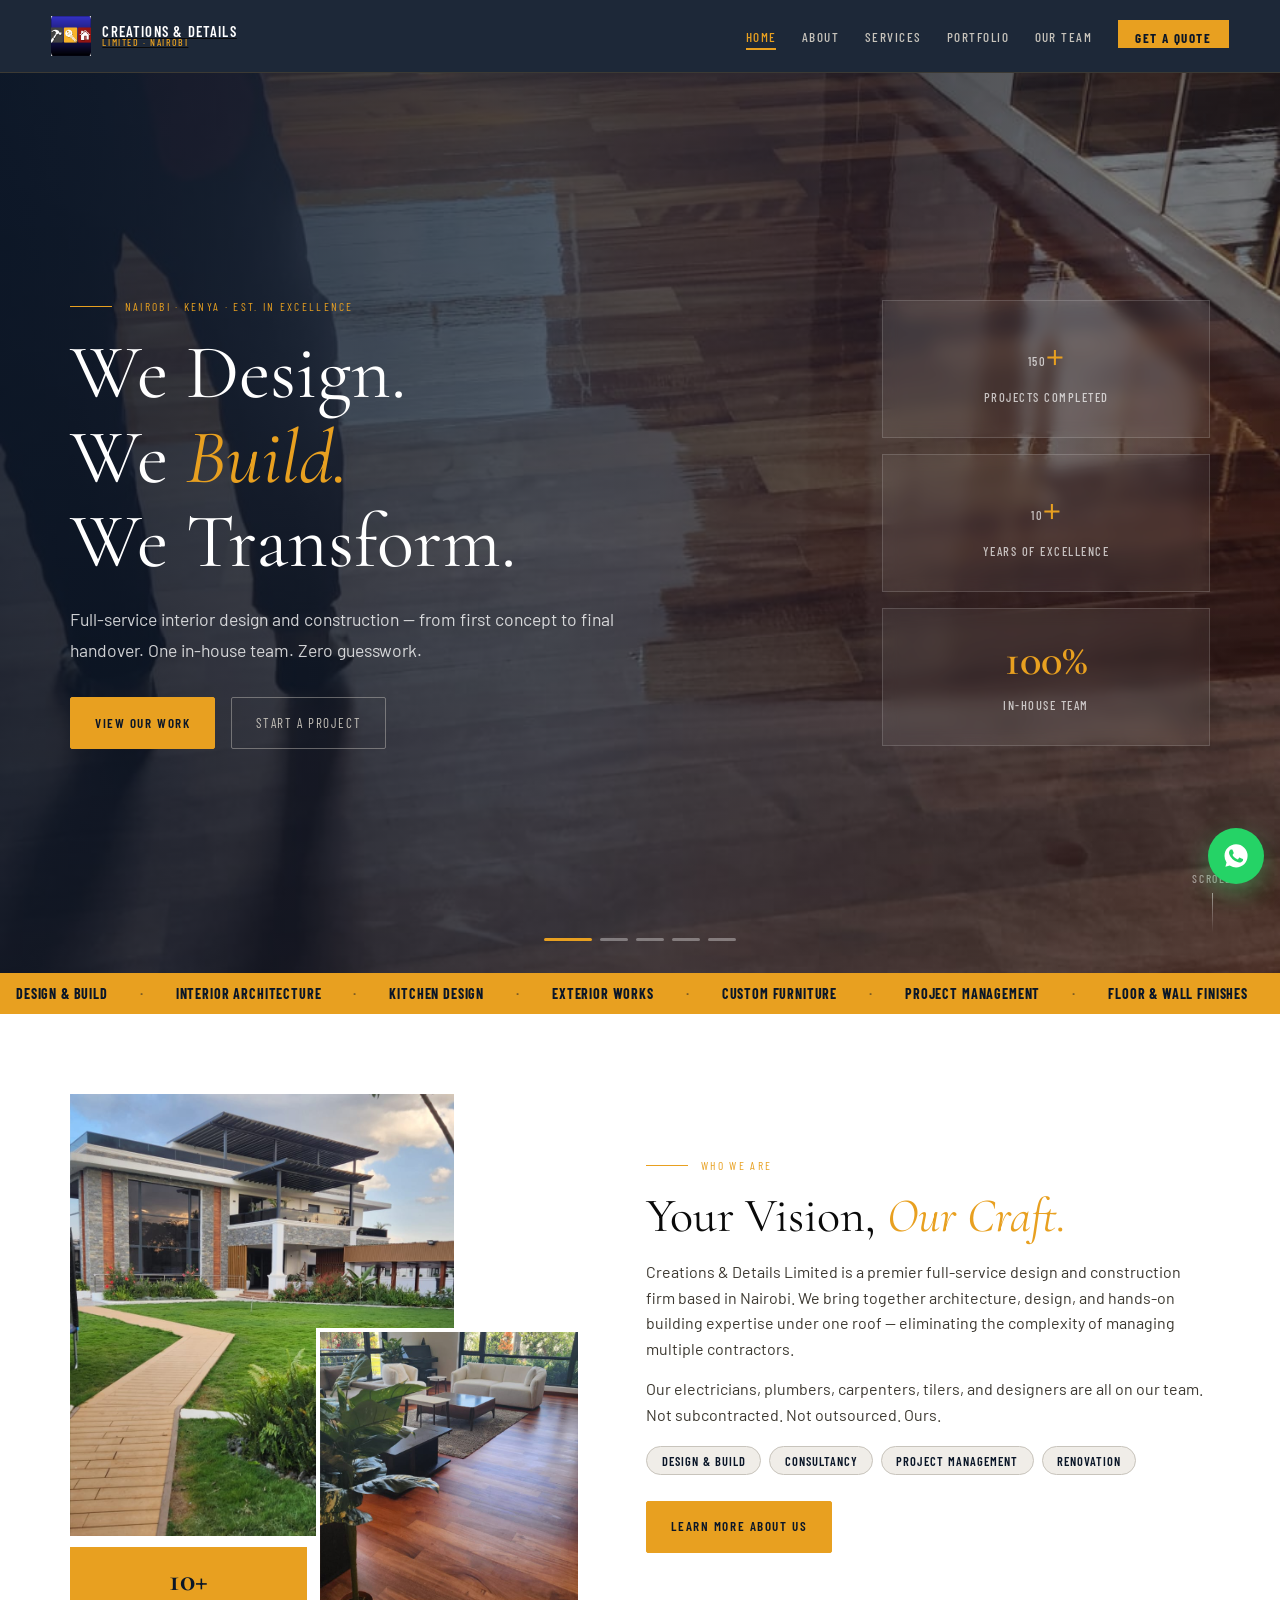
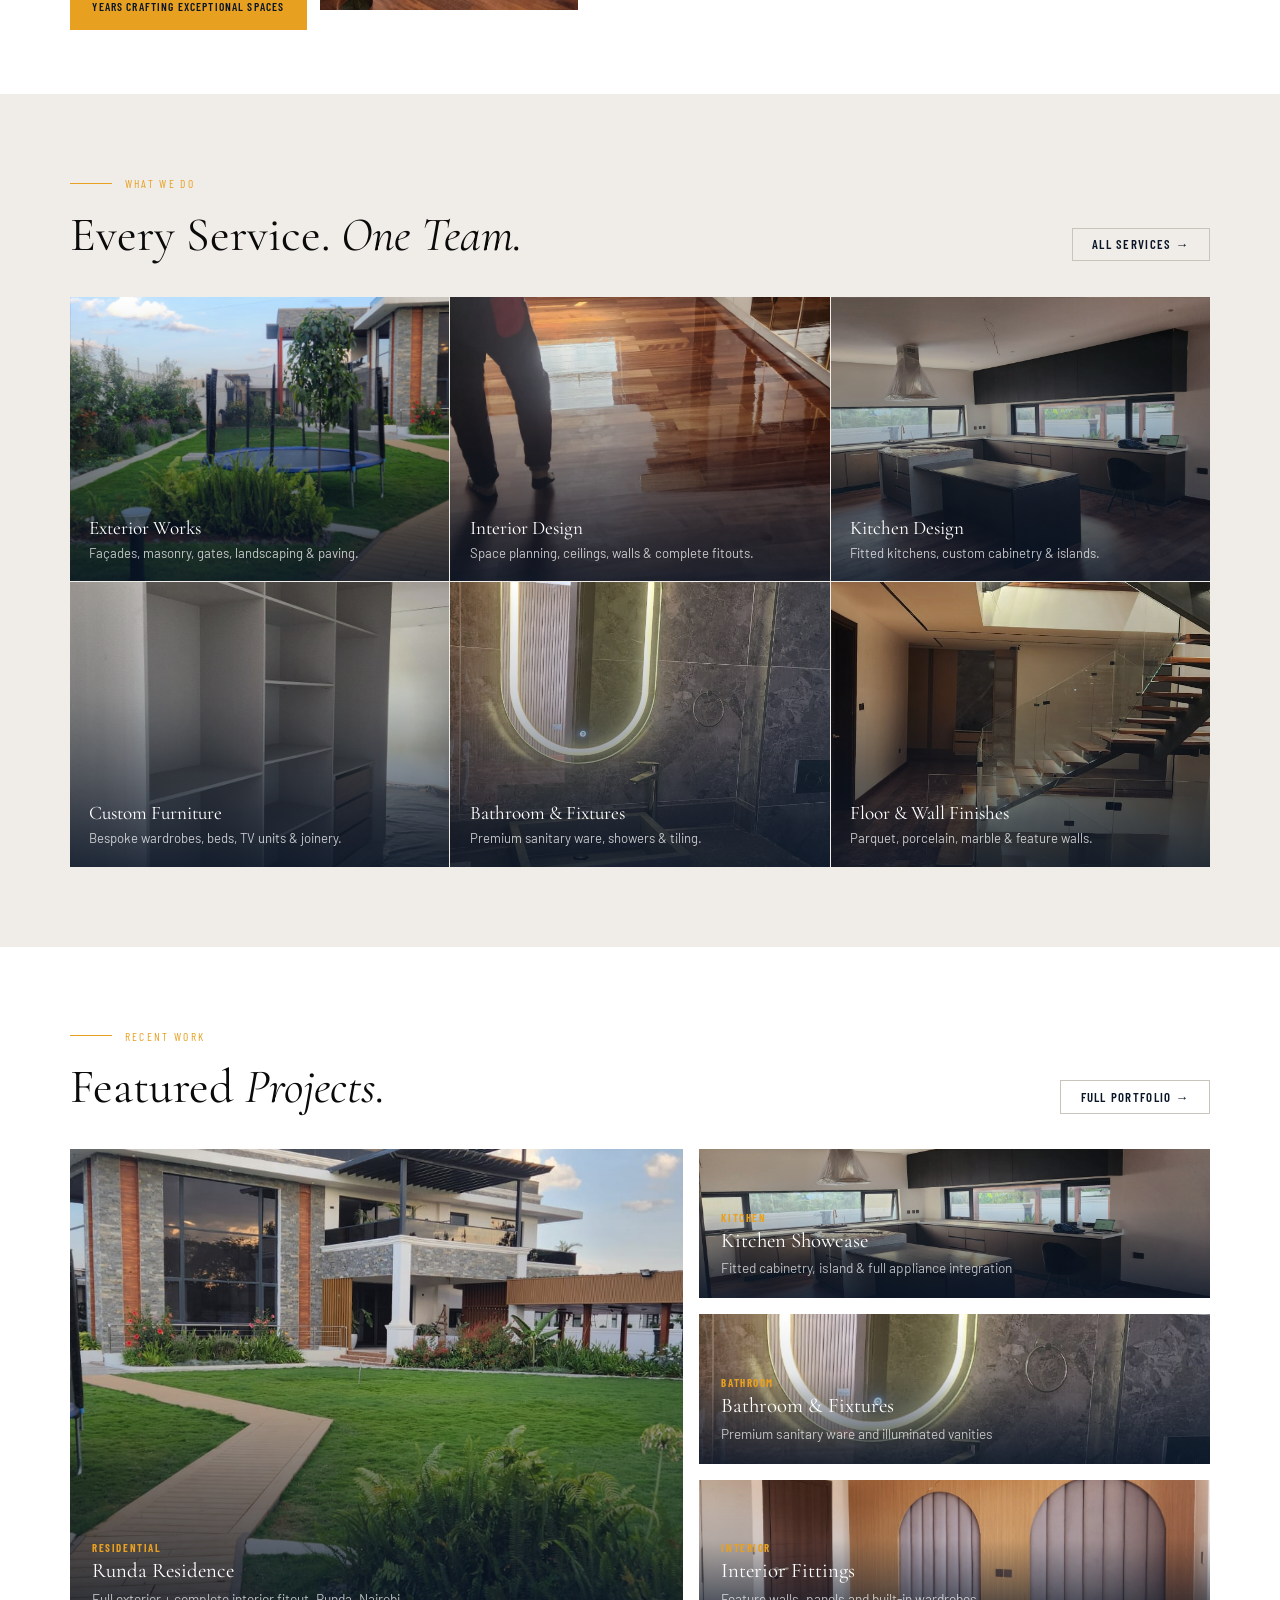
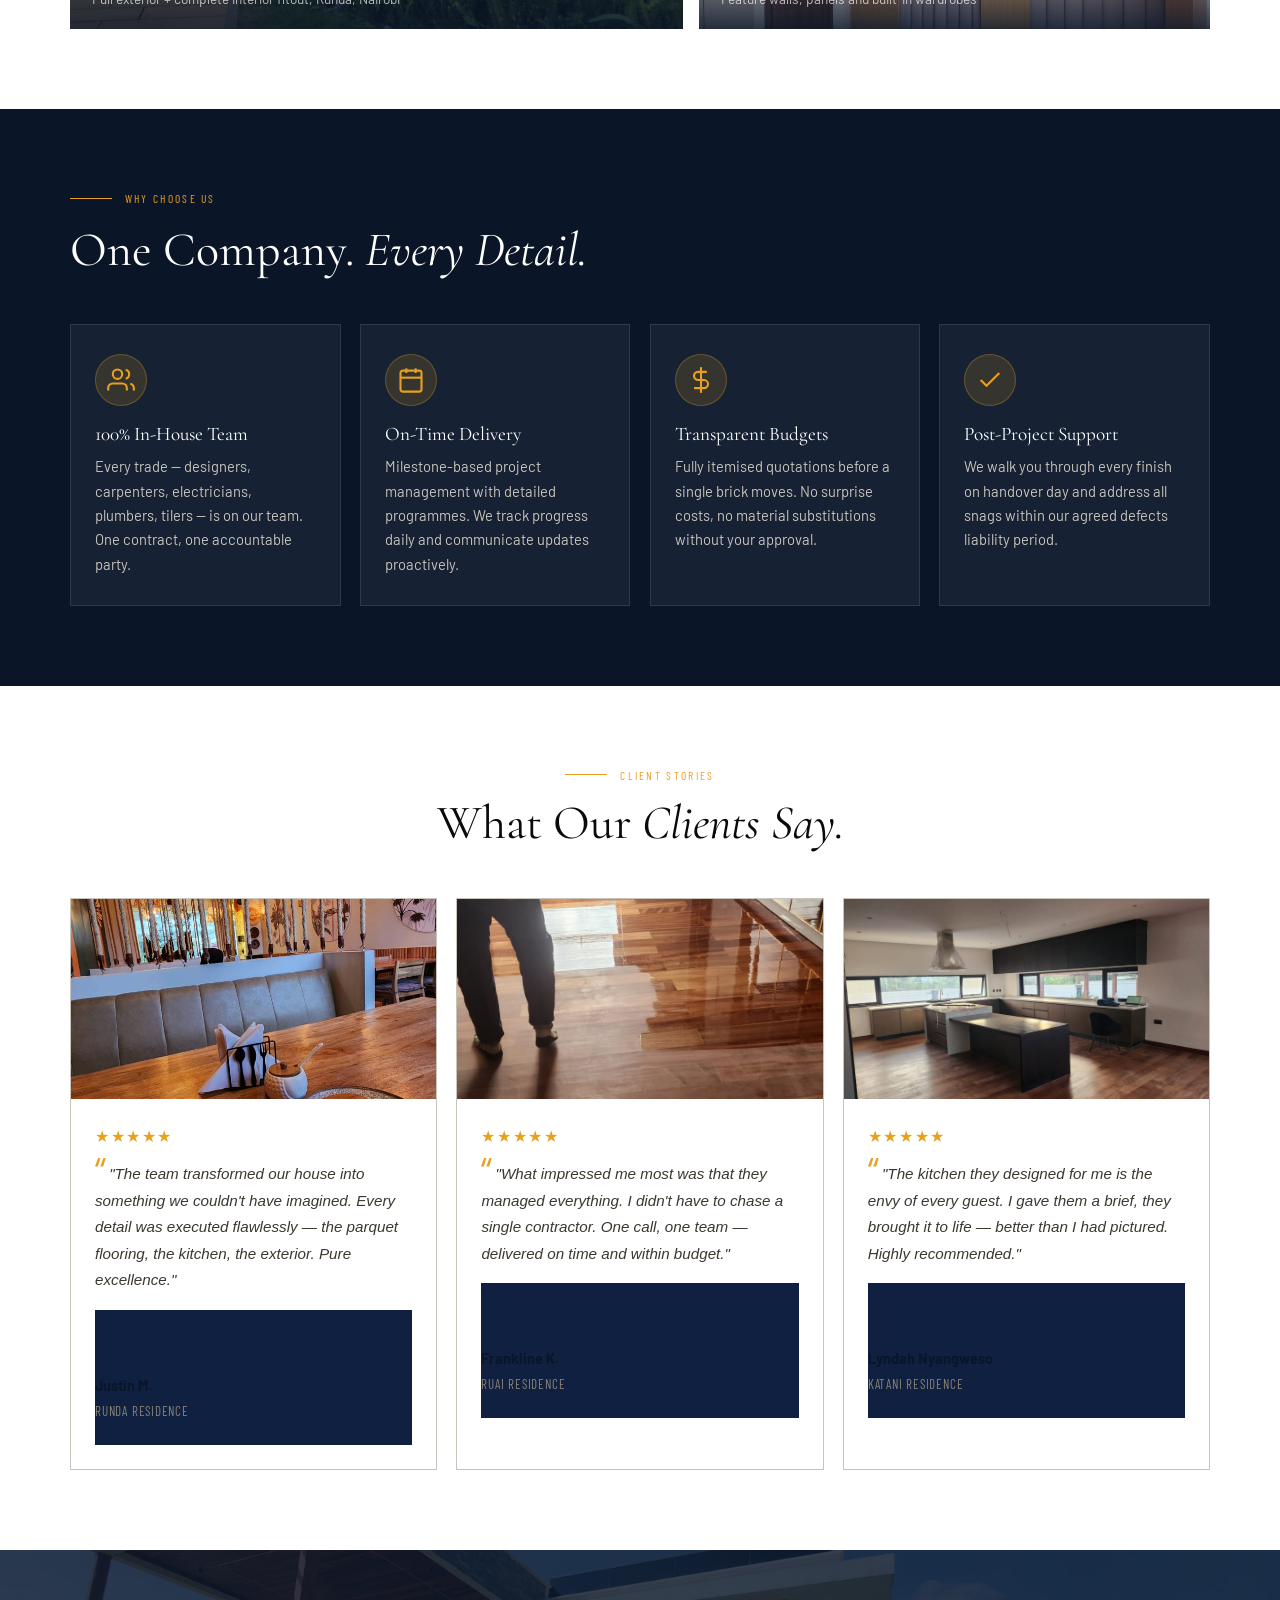
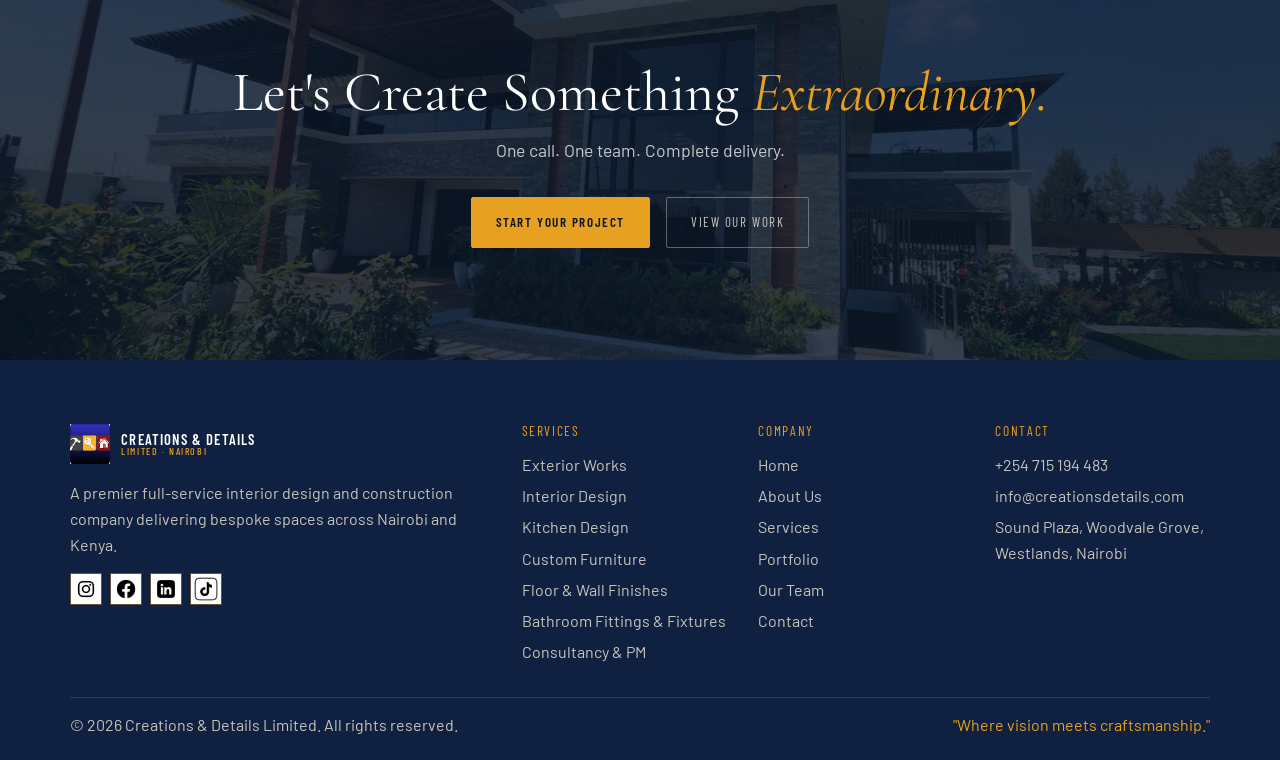
==== commit a319ac92: "Add Google Search Console verification tag" ====
--- a/index.html
+++ b/index.html
@@ -4,6 +4,7 @@
 <title>Creations & Details Limited | Interior Design & Construction Nairobi</title>
 <meta name="description" content="Full-service interior design and construction company in Nairobi. We design, build and transform spaces — kitchens, interiors, exteriors and custom furniture. One in-house team.">
 <meta charset="UTF-8">
+<meta name="google-site-verification" content="3YpCdFnk12gTv2d3Z12aIuC06Zp850yEb0p4brBaS6o">
 <link rel="icon" type="image/png" href="assets/images/logo.png">
 <meta name="theme-color" content="#0A1628">
 <meta name="viewport" content="width=device-width, initial-scale=1.0">
--- a/assets/css/home.css
+++ b/assets/css/home.css
@@ -1,23 +1,221 @@
-body{background:#fff;color:var(--text-dark)}
-.home-hero{background:var(--navy);color:#fff;padding:6rem 0 4rem}
-.hero-grid{display:grid;grid-template-columns:1.2fr .8fr;gap:2rem;align-items:end}
-.home-hero em{color:var(--amber);font-style:italic}.hero-subtitle{max-width:620px;color:var(--gray-300);margin:1rem 0 1.4rem}
-.hero-stats{display:grid;gap:1rem}.stat-card{background:var(--navy-mid);border:1px solid rgba(255,255,255,.2);padding:1.5rem}.stat-card strong{display:block;font:600 2.4rem/1 var(--font-display);color:var(--amber)}
-.reveal{opacity:0;transform:translateY(16px);animation:rise .7s ease forwards;}
-.reveal.delay-1{animation-delay:.1s;}
-.reveal.delay-2{animation-delay:.2s;}
-.reveal.delay-3{animation-delay:.3s;}
-.reveal.delay-4{animation-delay:.4s;}
-.hero-loaded .reveal{animation-play-state:running;}
-@keyframes rise{to{opacity:1;transform:none}}
-.hero-actions .btn-outline{margin-left:.75rem;}
-.cta-copy{color:rgba(255,255,255,.75);margin:-.3rem 0 1.6rem;font-size:1.05rem;}
-.marquee-strip{background:var(--amber);color:var(--navy);overflow:hidden;padding:.7rem 0}.marquee-track{display:flex;white-space:nowrap;animation:marquee 24s linear infinite}.marquee-track span{padding-right:2rem;font-weight:600}
-@keyframes marquee{from{transform:translateX(0)}to{transform:translateX(-50%)}}
-.about-teaser{display:grid;grid-template-columns:1.2fr .8fr;gap:1.5rem;align-items:center}.about-teaser em{color:var(--amber)}.about-teaser p{margin:.9rem 0}
-.pillars{display:grid;grid-template-columns:repeat(2,minmax(0,1fr));gap:.6rem;margin:1rem 0}.pillars span{background:#fff;border:1px solid var(--gray-300);padding:.5rem .7rem}
-.specialist-badge{background:var(--navy);color:#fff;padding:2rem;text-align:center;font:600 1.4rem/1.2 var(--font-display)}
-.section-link{margin-top:1rem}.section-link a{color:var(--amber)}
-.section-dark h2,.section-dark .section-link a{color:#fff}.cta-strip{background:var(--blue);color:#fff;padding:3rem 0;text-align:center}.cta-strip h2{margin-bottom:1rem}
-@media(max-width:1024px){.hero-grid,.about-teaser{grid-template-columns:1fr}.hero-stats{grid-template-columns:repeat(2,minmax(0,1fr))}}
-@media(max-width:767px){.home-hero{padding:5rem 0 3.5rem}.hero-stats{grid-template-columns:1fr}}
+/* ══ HERO ══════════════════════════════════════════════════════════ */
+.home-hero {
+  position: relative; min-height: 100vh;
+  display: flex; align-items: center;
+  overflow: hidden; color: #fff;
+}
+.hero-slides { position: absolute; inset: 0; }
+.hero-slide {
+  position: absolute; inset: 0;
+  background-size: cover; background-position: center;
+  opacity: 0; transition: opacity 1.2s ease;
+}
+.hero-slide.active { opacity: 1; }
+.hero-overlay {
+  position: absolute; inset: 0; z-index: 1;
+  background: linear-gradient(
+    105deg,
+    rgba(10,22,40,.88) 0%,
+    rgba(10,22,40,.65) 55%,
+    rgba(10,22,40,.35) 100%
+  );
+}
+.hero-content {
+  position: relative; z-index: 2;
+  display: grid; grid-template-columns: 1.4fr .6fr;
+  gap: 3rem; align-items: center;
+  padding-top: 5rem; padding-bottom: 5rem;
+}
+.hero-text h1 { color: #fff; margin: .8rem 0 1.2rem; }
+.hero-text em { color: var(--amber); font-style: italic; }
+.hero-subtitle { color: rgba(255,255,255,.8); font-size: 1.1rem; max-width: 560px; margin-bottom: 2rem; line-height: 1.75; }
+.hero-actions { display: flex; gap: 1rem; flex-wrap: wrap; }
+
+/* Stat cards */
+.hero-stats { display: grid; gap: 1rem; }
+.stat-card {
+  background: rgba(255,255,255,.06); border: 1px solid rgba(255,255,255,.15);
+  padding: 1.8rem 1.6rem; border-radius: var(--radius);
+  backdrop-filter: blur(8px); text-align: center;
+  transition: border-color var(--transition), background var(--transition);
+}
+.stat-card:hover { background: rgba(255,255,255,.1); border-color: rgba(232,160,32,.5); }
+.stat-card strong { display: block; font: 600 2.8rem/1 var(--font-display); color: var(--amber); margin-bottom: .5rem; }
+.stat-card span { font: 500 .78rem/1 var(--font-ui); letter-spacing: .12em; text-transform: uppercase; color: rgba(255,255,255,.7); }
+
+/* Dots */
+.hero-dots {
+  position: absolute; bottom: 2rem; left: 50%; transform: translateX(-50%);
+  z-index: 3; display: flex; gap: .5rem;
+}
+.hero-dot {
+  width: 28px; height: 3px; border-radius: 2px;
+  background: rgba(255,255,255,.35); border: none; cursor: pointer;
+  transition: background var(--transition), width var(--transition);
+  padding: 0;
+}
+.hero-dot.active { background: var(--amber); width: 48px; }
+
+/* Scroll cue */
+.hero-scroll-cue {
+  position: absolute; right: 3rem; bottom: 2.5rem; z-index: 3;
+  display: flex; flex-direction: column; align-items: center; gap: .5rem;
+  color: rgba(255,255,255,.5); font: 500 .72rem/1 var(--font-ui); letter-spacing: .14em; text-transform: uppercase;
+}
+.scroll-line { width: 1px; height: 40px; background: linear-gradient(to bottom, rgba(255,255,255,.5), transparent); }
+
+/* Reveal animations */
+.reveal { opacity: 0; transform: translateY(22px); }
+.hero-loaded .reveal { animation: heroRise .75s ease forwards; }
+.hero-loaded .reveal:nth-child(1) { animation-delay: .1s; }
+.hero-loaded .reveal:nth-child(2) { animation-delay: .25s; }
+.hero-loaded .reveal:nth-child(3) { animation-delay: .4s; }
+.hero-loaded .reveal:nth-child(4) { animation-delay: .55s; }
+@keyframes heroRise { to { opacity: 1; transform: none; } }
+
+/* ══ MARQUEE ══════════════════════════════════════════════════════ */
+.marquee-strip { background: var(--amber); overflow: hidden; padding: .85rem 0; }
+.marquee-track { display: flex; white-space: nowrap; animation: marquee 32s linear infinite; gap: 0; }
+.marquee-track span { padding: 0 1rem; font: 700 .88rem/1 var(--font-ui); letter-spacing: .06em; text-transform: uppercase; color: var(--navy); }
+.marquee-dot { color: var(--navy) !important; opacity: .5; }
+@keyframes marquee { from { transform: translateX(0); } to { transform: translateX(-50%); } }
+
+/* ══ ABOUT ════════════════════════════════════════════════════════ */
+.about-grid {
+  display: grid; grid-template-columns: 1fr 1.1fr;
+  gap: 4rem; align-items: center;
+}
+.about-images { position: relative; height: 520px; }
+.about-img-main {
+  position: absolute; left: 0; top: 0;
+  width: 75%; height: 85%;
+  background-size: cover; background-position: center;
+  border-radius: var(--radius); box-shadow: var(--shadow-lg);
+}
+.about-img-accent {
+  position: absolute; right: 0; bottom: 0;
+  width: 52%; height: 55%;
+  background-size: cover; background-position: center;
+  border-radius: var(--radius); box-shadow: var(--shadow-lg);
+  border: 4px solid #fff;
+}
+.about-badge {
+  position: absolute; left: 0; bottom: -1rem; z-index: 3;
+  background: var(--amber); color: var(--navy);
+  padding: 1.1rem 1.4rem; border-radius: var(--radius);
+  box-shadow: var(--shadow-md); text-align: center;
+}
+.about-badge strong { display: block; font: 700 2rem/1 var(--font-display); }
+.about-badge span { font: 600 .72rem/1 var(--font-ui); letter-spacing: .1em; text-transform: uppercase; margin-top: .3rem; display: block; }
+.about-text h2 { margin-bottom: 1rem; }
+.about-text em { color: var(--amber); }
+.about-text p { color: var(--gray-700); margin-bottom: .9rem; }
+.about-pillars { display: flex; flex-wrap: wrap; gap: .5rem; margin: 1.2rem 0 1.6rem; }
+.about-pillars span { background: var(--gray-100); border: 1px solid var(--gray-300); padding: .45rem .9rem; font: 600 .78rem/1 var(--font-ui); letter-spacing: .08em; text-transform: uppercase; border-radius: 50px; color: var(--navy); }
+
+/* ══ SECTION HEADER ══════════════════════════════════════════════ */
+.section-header { display: flex; justify-content: space-between; align-items: flex-end; margin-bottom: 2.2rem; gap: 1rem; flex-wrap: wrap; }
+.btn-outline-dark { color: var(--navy); border: 1px solid var(--gray-300); background: transparent; padding: .6rem 1.2rem; font: 600 .8rem/1 var(--font-ui); letter-spacing: .1em; text-transform: uppercase; text-decoration: none; border-radius: var(--radius); transition: all var(--transition); white-space: nowrap; }
+.btn-outline-dark:hover { border-color: var(--navy); background: var(--navy); color: #fff; }
+
+/* ══ SERVICES GRID ════════════════════════════════════════════════ */
+.services-grid { display: grid; grid-template-columns: repeat(3, 1fr); gap: 1px; background: var(--gray-200); border: 1px solid var(--gray-200); border-radius: var(--radius); overflow: hidden; }
+.service-card {
+  position: relative; aspect-ratio: 4/3;
+  background-size: cover; background-position: center;
+  display: flex; align-items: flex-end;
+  text-decoration: none; overflow: hidden;
+  transition: transform var(--transition);
+}
+.service-card::before {
+  content: ''; position: absolute; inset: 0;
+  background: linear-gradient(to top, rgba(10,22,40,.85) 0%, rgba(10,22,40,.2) 60%, transparent 100%);
+  transition: background var(--transition);
+}
+.service-card:hover::before { background: linear-gradient(to top, rgba(10,22,40,.9) 0%, rgba(10,22,40,.4) 60%, rgba(10,22,40,.1) 100%); }
+.service-card:hover { transform: scale(1.02); }
+.service-card-body { position: relative; z-index: 1; padding: 1.2rem; }
+.service-card-body h3 { color: #fff; font-size: 1.2rem; margin-bottom: .3rem; }
+.service-card-body p { color: rgba(255,255,255,.75); font-size: .82rem; line-height: 1.4; }
+
+/* ══ FEATURED PROJECTS ════════════════════════════════════════════ */
+.featured-grid { display: grid; grid-template-columns: 1.2fr 1fr; gap: 1rem; }
+.featured-stack { display: grid; gap: 1rem; grid-template-rows: repeat(3, 1fr); }
+.featured-card {
+  position: relative; overflow: hidden; border-radius: var(--radius);
+  display: block; text-decoration: none;
+  background: var(--gray-100);
+}
+.featured-card-large { min-height: 480px; }
+.featured-stack .featured-card { min-height: 0; }
+.featured-img {
+  position: absolute; inset: 0;
+  background-size: cover; background-position: center;
+  transition: transform .6s ease;
+}
+.featured-card:hover .featured-img { transform: scale(1.05); }
+.featured-card::after {
+  content: ''; position: absolute; inset: 0;
+  background: linear-gradient(to top, rgba(10,22,40,.85) 0%, rgba(10,22,40,.1) 60%, transparent 100%);
+}
+.featured-body { position: absolute; bottom: 0; left: 0; right: 0; z-index: 1; padding: 1.2rem 1.4rem; }
+.featured-tag { font: 700 .68rem/1 var(--font-ui); letter-spacing: .14em; text-transform: uppercase; color: var(--amber); display: block; margin-bottom: .4rem; }
+.featured-body h3 { color: #fff; font-size: 1.3rem; margin-bottom: .3rem; }
+.featured-body p { color: rgba(255,255,255,.7); font-size: .85rem; }
+
+/* ══ WHY US ════════════════════════════════════════════════════════ */
+.why-grid { display: grid; grid-template-columns: repeat(4, 1fr); gap: 1.2rem; }
+.why-card {
+  background: rgba(255,255,255,.05); border: 1px solid rgba(255,255,255,.1);
+  padding: 1.8rem 1.5rem; border-radius: var(--radius);
+  transition: background var(--transition), border-color var(--transition), transform var(--transition);
+}
+.why-card:hover { background: rgba(255,255,255,.08); border-color: rgba(232,160,32,.4); transform: translateY(-3px); }
+.why-icon { width: 52px; height: 52px; border-radius: 50%; background: rgba(232,160,32,.15); border: 1px solid rgba(232,160,32,.3); display: grid; place-items: center; margin-bottom: 1.1rem; color: var(--amber); }
+.why-card h3 { color: #fff; font-size: 1.2rem; margin-bottom: .6rem; }
+.why-card p { color: var(--gray-300); font-size: .92rem; line-height: 1.65; }
+
+/* ══ TESTIMONIALS ══════════════════════════════════════════════════ */
+.testimonials-grid { display: grid; grid-template-columns: repeat(3, 1fr); gap: 1.2rem; }
+.testimonial-card { border: 1px solid var(--gray-300); border-radius: var(--radius); overflow: hidden; background: #fff; transition: box-shadow var(--transition), transform var(--transition); }
+.testimonial-card:hover { box-shadow: var(--shadow-md); transform: translateY(-3px); }
+.testimonial-img { height: 200px; background-size: cover; background-position: center; }
+.testimonial-body { padding: 1.5rem; }
+.stars { color: var(--amber); font-size: 1rem; letter-spacing: .1em; margin-bottom: .8rem; }
+blockquote { font: 400 .95rem/1.75 var(--font-body); color: var(--gray-700); margin: 0 0 1rem; font-style: italic; }
+blockquote::before { content: '\201C'; font-size: 2.5rem; color: var(--amber); line-height: 0; vertical-align: -.5rem; margin-right: .2rem; font-style: normal; }
+.testimonial-body footer strong { display: block; font-weight: 700; color: var(--navy); font-size: .9rem; }
+.testimonial-body footer span { color: var(--gray-500); font-size: .82rem; font-family: var(--font-ui); letter-spacing: .06em; text-transform: uppercase; }
+
+/* ══ CTA STRIP ═════════════════════════════════════════════════════ */
+.cta-strip { position: relative; padding: 7rem 0; text-align: center; overflow: hidden; }
+.cta-strip-bg { position: absolute; inset: 0; background-size: cover; background-position: center; }
+.cta-strip-bg::after { content: ''; position: absolute; inset: 0; background: rgba(10,22,40,.82); }
+.cta-content { position: relative; z-index: 1; color: #fff; }
+.cta-content h2 { color: #fff; font-size: clamp(2rem, 5vw, 3.5rem); margin-bottom: .8rem; }
+.cta-content em { color: var(--amber); }
+.cta-content p { color: rgba(255,255,255,.75); font-size: 1.1rem; margin-bottom: 2rem; }
+.cta-actions { display: flex; gap: 1rem; justify-content: center; flex-wrap: wrap; }
+
+@media (max-width: 1024px) {
+  .hero-content { grid-template-columns: 1fr; }
+  .hero-stats { grid-template-columns: repeat(3, 1fr); }
+  .about-grid { grid-template-columns: 1fr; gap: 2.5rem; }
+  .about-images { height: 340px; }
+  .services-grid { grid-template-columns: repeat(2, 1fr); }
+  .why-grid { grid-template-columns: repeat(2, 1fr); }
+  .testimonials-grid { grid-template-columns: repeat(2, 1fr); }
+  .featured-grid { grid-template-columns: 1fr; }
+  .featured-card-large { min-height: 340px; }
+}
+@media (max-width: 767px) {
+  .home-hero { min-height: 100svh; }
+  .hero-stats { grid-template-columns: 1fr; }
+  .hero-actions { flex-direction: column; }
+  .hero-scroll-cue { display: none; }
+  .services-grid { grid-template-columns: 1fr; }
+  .why-grid { grid-template-columns: 1fr; }
+  .testimonials-grid { grid-template-columns: 1fr; }
+  .about-images { height: 280px; }
+  .cta-strip { padding: 5rem 0; }
+}
